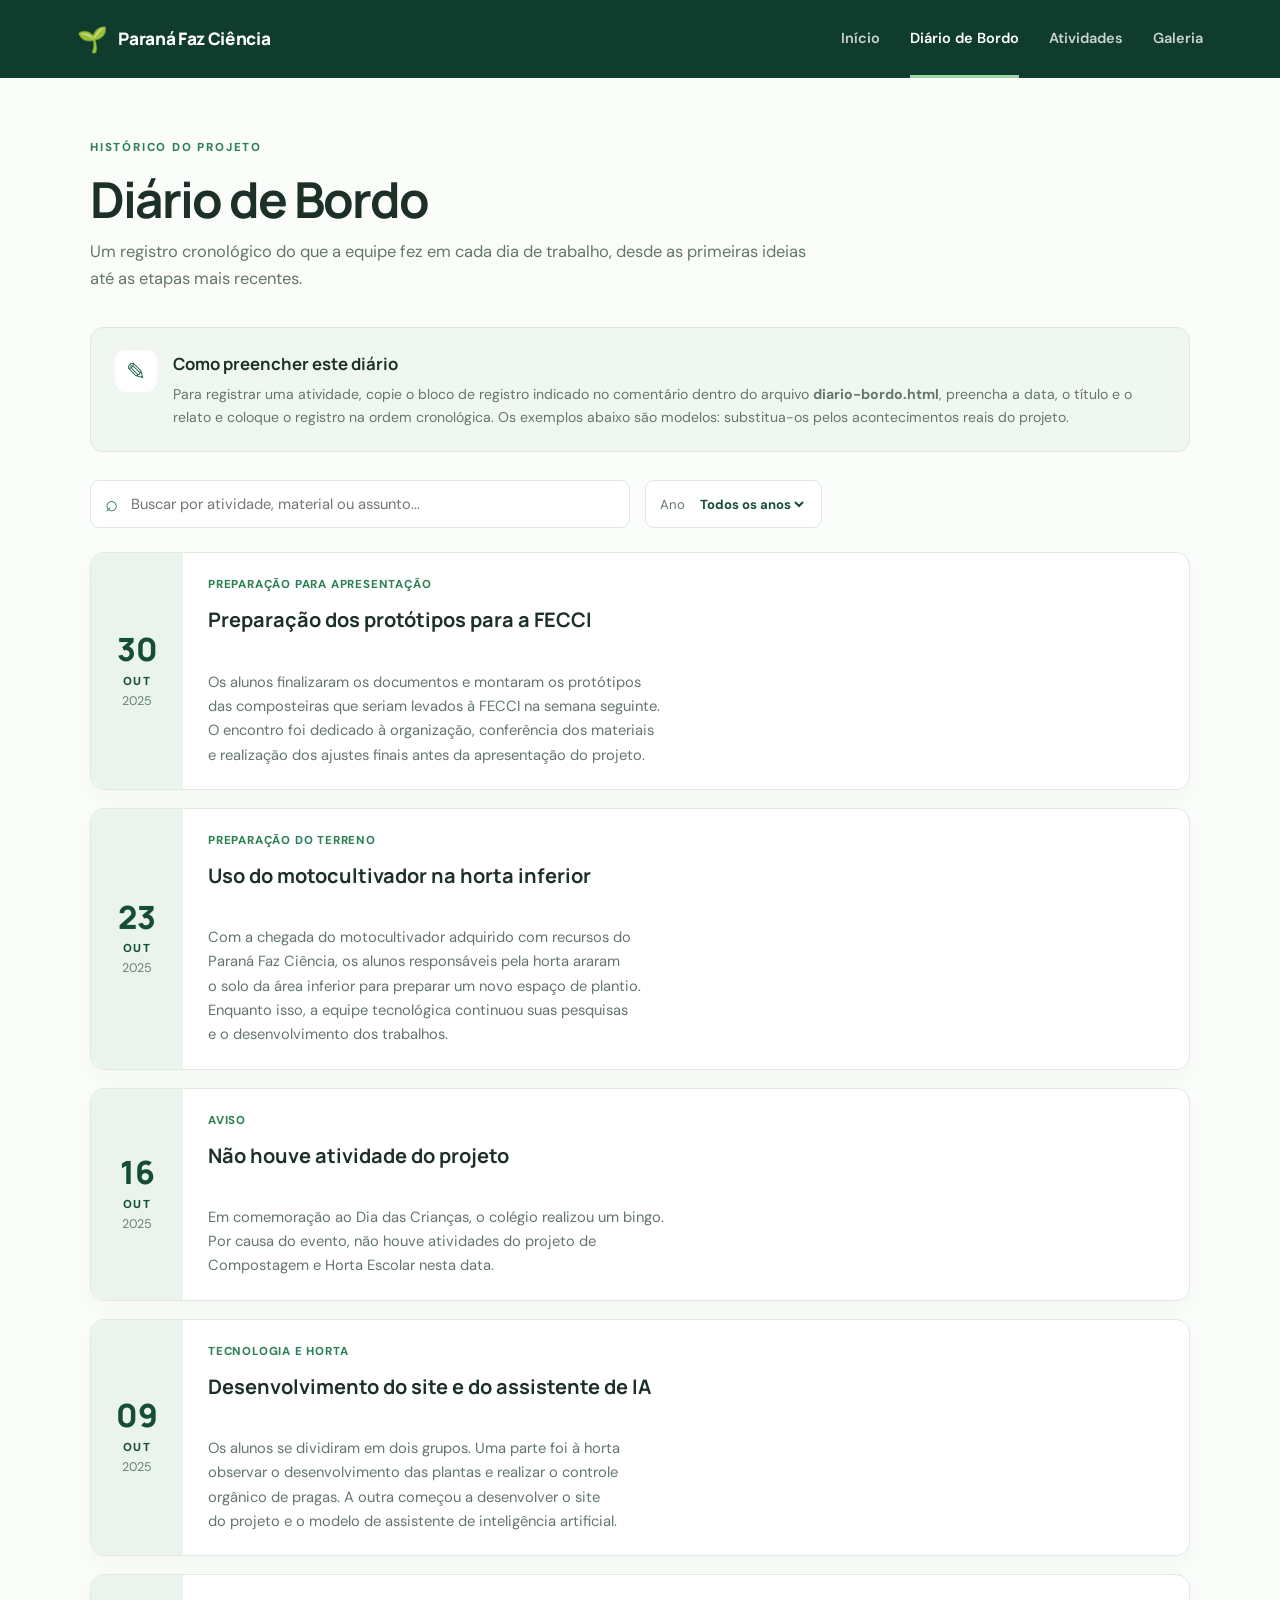
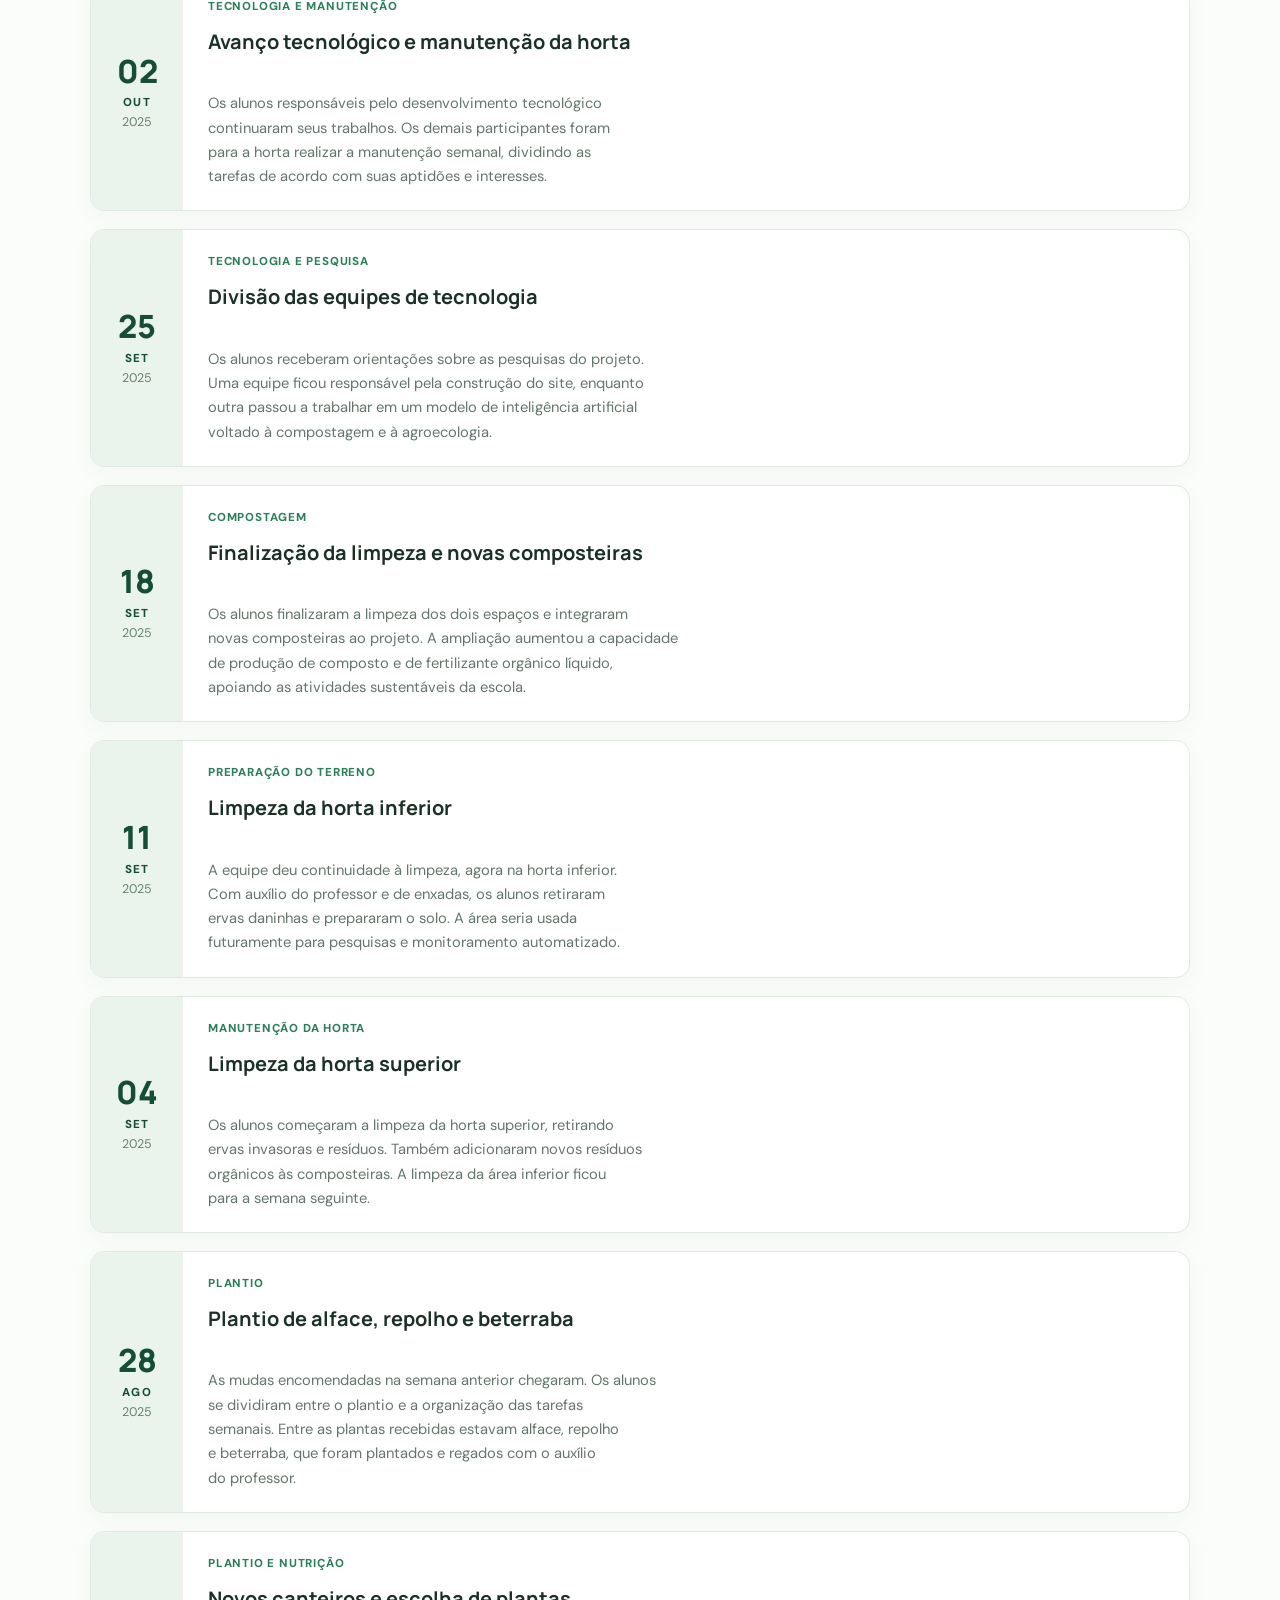
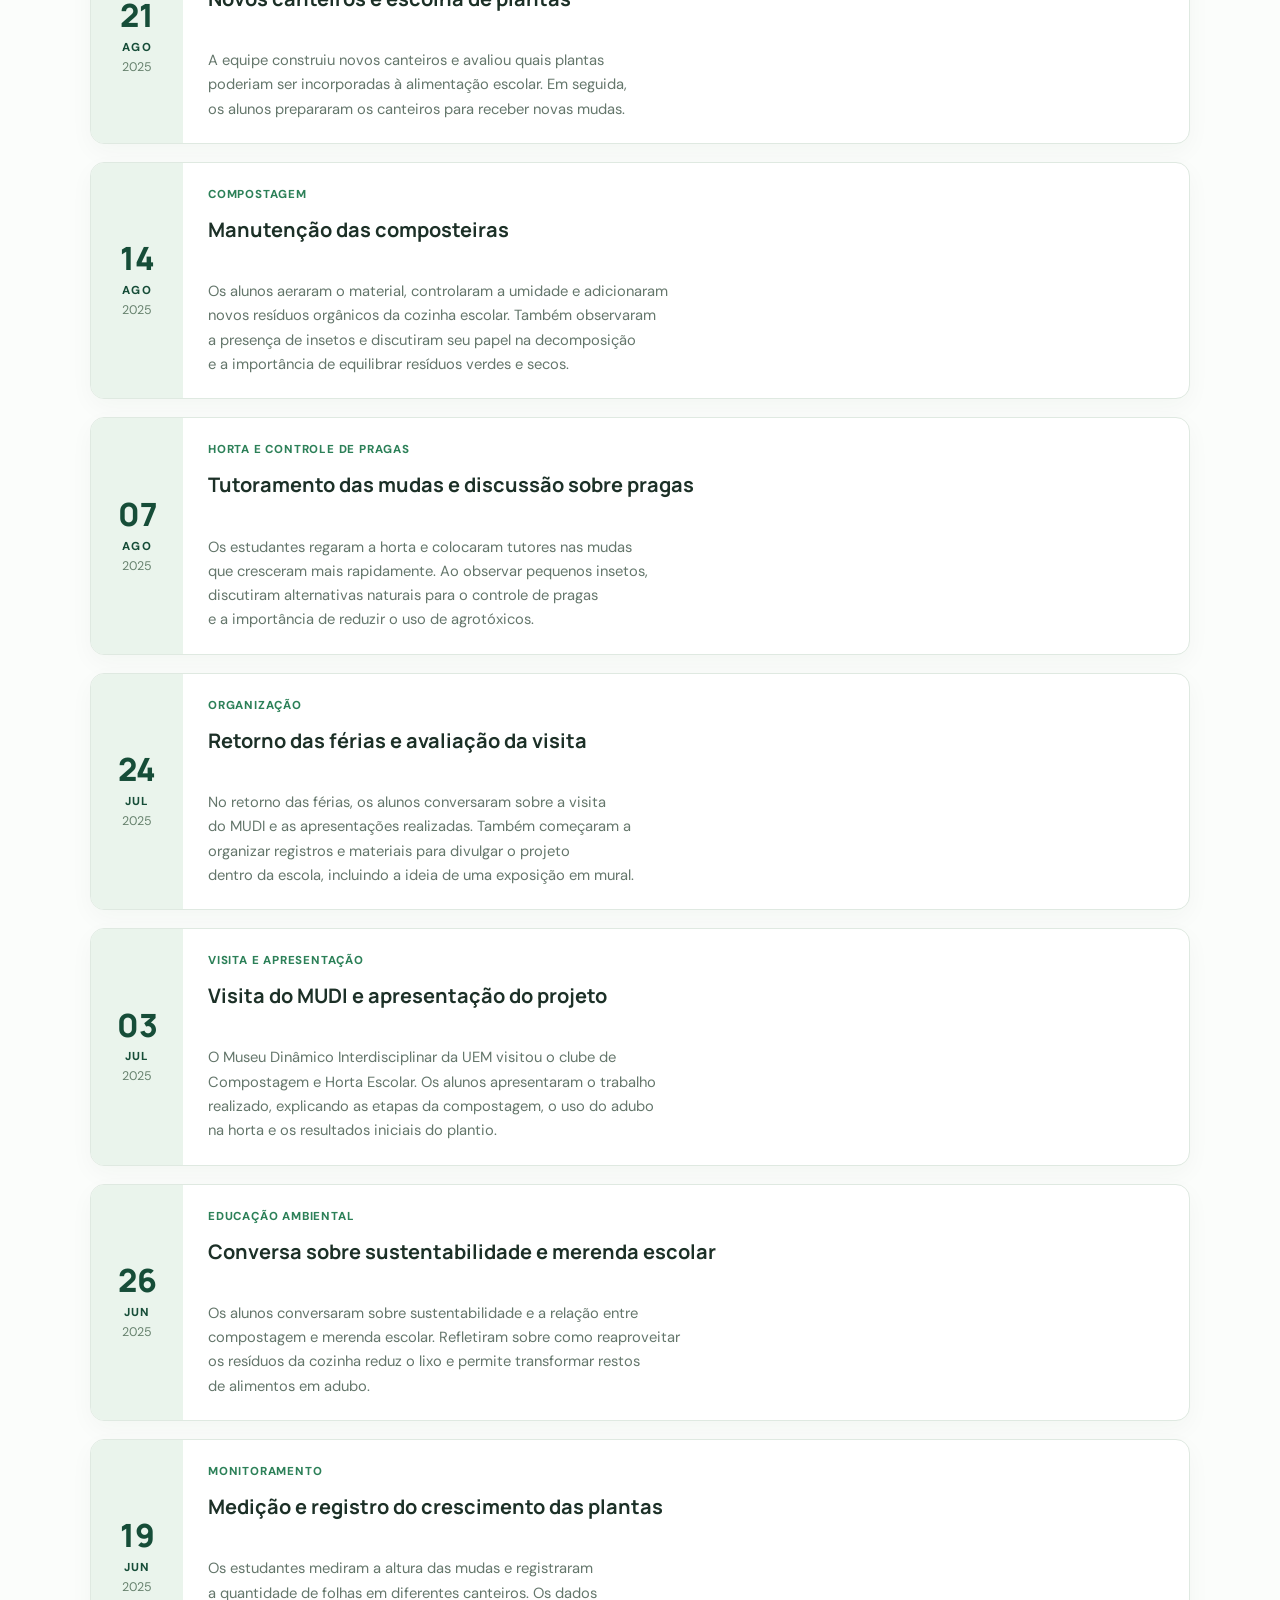
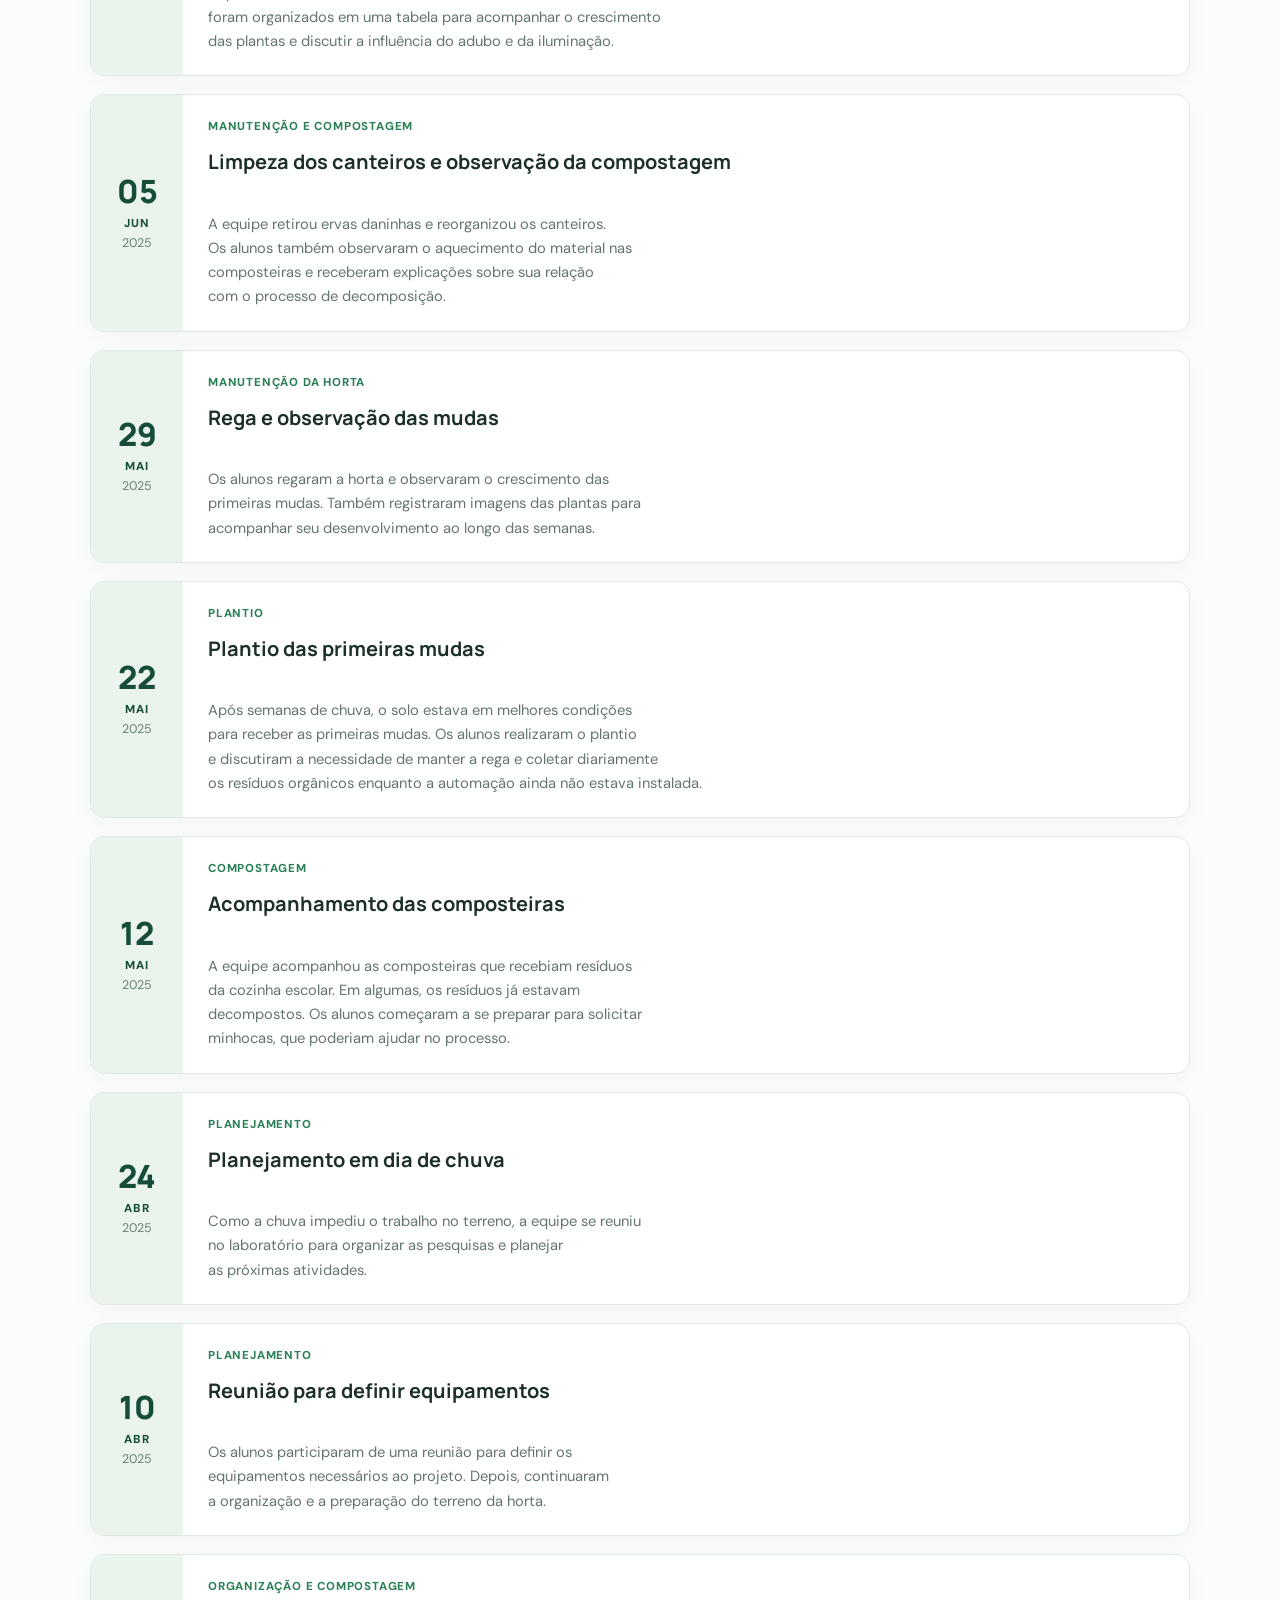
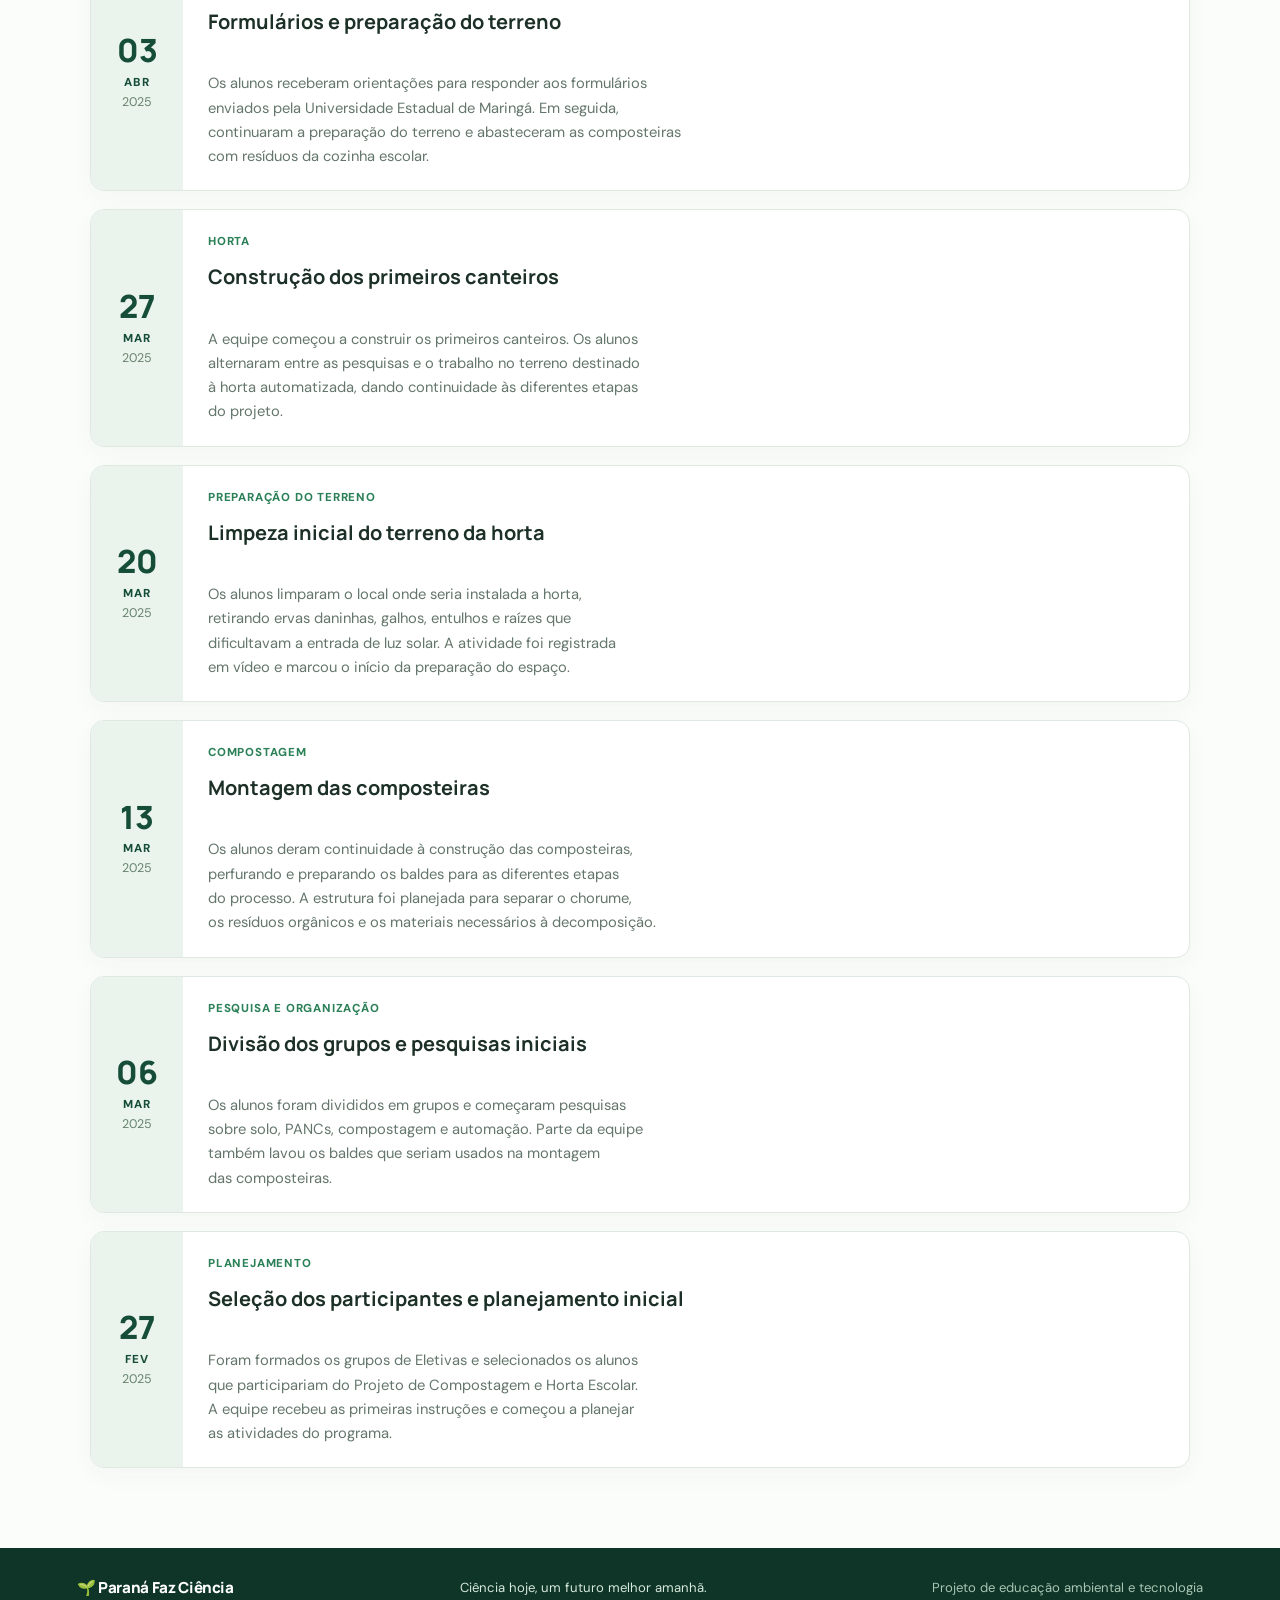
==== diario-bordo.html @ 8f91da36 "Add files via upload" ====
<!DOCTYPE html>
<html lang="pt-BR">
<head>
  <meta charset="UTF-8">
  <meta name="viewport" content="width=device-width, initial-scale=1.0">
  <meta name="description" content="Diário de Bordo do projeto Paraná Faz Ciência, com registros cronológicos do trabalho da equipe.">
  <title>Diário de Bordo | Paraná Faz Ciência</title>
  <link rel="stylesheet" href="style.css">
</head>
<body>
  <header class="site-header">
    <a class="brand" href="index.html"><span class="brand-mark" aria-hidden="true">🌱</span><span>Paraná Faz Ciência</span></a>
    <button class="menu-toggle" aria-label="Abrir menu" aria-expanded="false">☰</button>
    <nav class="main-nav" aria-label="Navegação principal">
      <a href="index.html">Início</a>
      <a class="active" href="diario-bordo.html">Diário de Bordo</a>
      <a href="diario.html">Atividades</a>
      <a href="galeria.html">Galeria</a>
    </nav>
  </header>

  <main class="page-main">
    <section class="page-intro">
      <span class="eyebrow">HISTÓRICO DO PROJETO</span>
      <h1>Diário de Bordo</h1>
      <p>Um registro cronológico do que a equipe fez em cada dia de trabalho, desde as primeiras ideias até as etapas mais recentes.</p>
    </section>

    <section class="log-guide">
      <div class="log-guide-icon" aria-hidden="true">✎</div>
      <div>
        <h2>Como preencher este diário</h2>
        <p>Para registrar uma atividade, copie o bloco de registro indicado no comentário dentro do arquivo <strong>diario-bordo.html</strong>, preencha a data, o título e o relato e coloque o registro na ordem cronológica. Os exemplos abaixo são modelos: substitua-os pelos acontecimentos reais do projeto.</p>
      </div>
    </section>

    <section class="log-controls">
      <label class="search-box"><span aria-hidden="true">⌕</span><input id="log-search" type="search" placeholder="Buscar por atividade, material ou assunto..." aria-label="Buscar registros"></label>
      <label class="filter-box"><span>Ano</span>
        <select id="log-year" aria-label="Filtrar por ano">
          <option value="todos">Todos os anos</option>
          <option value="2025">2025</option>
          <option value="2026">2026</option>
        </select>
      </label>
    </section>

    <div class="log-list" id="log-list">
      <!-- MODELO DE REGISTRO:
      Copie o bloco <article class="log-entry"...> inteiro para criar um novo dia.
      Troque data-ano, data-ordem, data, título, texto e etiqueta.
      Use data-ordem no formato AAAA-MM-DD para a busca/ordenação.
      -->

      
<div class="log-list" id="log-list">

  <!-- OUTUBRO DE 2025 -->

  <article class="log-entry" data-ano="2025" data-ordem="2025-10-30" data-search="FECCI protótipos composteiras">
    <div class="log-date">
      <span class="date-day">30</span>
      <span class="date-month">OUT</span>
      <span class="date-year">2025</span>
    </div>
    <div class="log-entry-body">
      <div class="log-entry-top">
        <span class="log-category">Preparação para apresentação</span>
      </div>
      <h2>Preparação dos protótipos para a FECCI</h2>
      <p class="log-entry-text">
        Os alunos finalizaram os documentos e montaram os protótipos
        das composteiras que seriam levados à FECCI na semana seguinte.
        O encontro foi dedicado à organização, conferência dos materiais
        e realização dos ajustes finais antes da apresentação do projeto.
      </p>
    </div>
  </article>

  <article class="log-entry" data-ano="2025" data-ordem="2025-10-23" data-search="motocultivador horta inferior solo">
    <div class="log-date">
      <span class="date-day">23</span>
      <span class="date-month">OUT</span>
      <span class="date-year">2025</span>
    </div>
    <div class="log-entry-body">
      <div class="log-entry-top">
        <span class="log-category">Preparação do terreno</span>
      </div>
      <h2>Uso do motocultivador na horta inferior</h2>
      <p class="log-entry-text">
        Com a chegada do motocultivador adquirido com recursos do
        Paraná Faz Ciência, os alunos responsáveis pela horta araram
        o solo da área inferior para preparar um novo espaço de plantio.
        Enquanto isso, a equipe tecnológica continuou suas pesquisas
        e o desenvolvimento dos trabalhos.
      </p>
    </div>
  </article>

  <article class="log-entry" data-ano="2025" data-ordem="2025-10-16" data-search="bingo dia das crianças sem atividade">
    <div class="log-date">
      <span class="date-day">16</span>
      <span class="date-month">OUT</span>
      <span class="date-year">2025</span>
    </div>
    <div class="log-entry-body">
      <div class="log-entry-top">
        <span class="log-category">Aviso</span>
      </div>
      <h2>Não houve atividade do projeto</h2>
      <p class="log-entry-text">
        Em comemoração ao Dia das Crianças, o colégio realizou um bingo.
        Por causa do evento, não houve atividades do projeto de
        Compostagem e Horta Escolar nesta data.
      </p>
    </div>
  </article>

  <article class="log-entry" data-ano="2025" data-ordem="2025-10-09" data-search="site inteligência artificial horta pragas">
    <div class="log-date">
      <span class="date-day">09</span>
      <span class="date-month">OUT</span>
      <span class="date-year">2025</span>
    </div>
    <div class="log-entry-body">
      <div class="log-entry-top">
        <span class="log-category">Tecnologia e horta</span>
      </div>
      <h2>Desenvolvimento do site e do assistente de IA</h2>
      <p class="log-entry-text">
        Os alunos se dividiram em dois grupos. Uma parte foi à horta
        observar o desenvolvimento das plantas e realizar o controle
        orgânico de pragas. A outra começou a desenvolver o site
        do projeto e o modelo de assistente de inteligência artificial.
      </p>
    </div>
  </article>

  <article class="log-entry" data-ano="2025" data-ordem="2025-10-02" data-search="tecnologia manutenção horta">
    <div class="log-date">
      <span class="date-day">02</span>
      <span class="date-month">OUT</span>
      <span class="date-year">2025</span>
    </div>
    <div class="log-entry-body">
      <div class="log-entry-top">
        <span class="log-category">Tecnologia e manutenção</span>
      </div>
      <h2>Avanço tecnológico e manutenção da horta</h2>
      <p class="log-entry-text">
        Os alunos responsáveis pelo desenvolvimento tecnológico
        continuaram seus trabalhos. Os demais participantes foram
        para a horta realizar a manutenção semanal, dividindo as
        tarefas de acordo com suas aptidões e interesses.
      </p>
    </div>
  </article>

  <!-- SETEMBRO DE 2025 -->

  <article class="log-entry" data-ano="2025" data-ordem="2025-09-25" data-search="equipes tecnologia pesquisa site inteligência artificial">
    <div class="log-date">
      <span class="date-day">25</span>
      <span class="date-month">SET</span>
      <span class="date-year">2025</span>
    </div>
    <div class="log-entry-body">
      <div class="log-entry-top">
        <span class="log-category">Tecnologia e pesquisa</span>
      </div>
      <h2>Divisão das equipes de tecnologia</h2>
      <p class="log-entry-text">
        Os alunos receberam orientações sobre as pesquisas do projeto.
        Uma equipe ficou responsável pela construção do site, enquanto
        outra passou a trabalhar em um modelo de inteligência artificial
        voltado à compostagem e à agroecologia.
      </p>
    </div>
  </article>

  <article class="log-entry" data-ano="2025" data-ordem="2025-09-18" data-search="composteiras fertilizante chorume limpeza">
    <div class="log-date">
      <span class="date-day">18</span>
      <span class="date-month">SET</span>
      <span class="date-year">2025</span>
    </div>
    <div class="log-entry-body">
      <div class="log-entry-top">
        <span class="log-category">Compostagem</span>
      </div>
      <h2>Finalização da limpeza e novas composteiras</h2>
      <p class="log-entry-text">
        Os alunos finalizaram a limpeza dos dois espaços e integraram
        novas composteiras ao projeto. A ampliação aumentou a capacidade
        de produção de composto e de fertilizante orgânico líquido,
        apoiando as atividades sustentáveis da escola.
      </p>
    </div>
  </article>

  <article class="log-entry" data-ano="2025" data-ordem="2025-09-11" data-search="horta inferior ervas daninhas solo">
    <div class="log-date">
      <span class="date-day">11</span>
      <span class="date-month">SET</span>
      <span class="date-year">2025</span>
    </div>
    <div class="log-entry-body">
      <div class="log-entry-top">
        <span class="log-category">Preparação do terreno</span>
      </div>
      <h2>Limpeza da horta inferior</h2>
      <p class="log-entry-text">
        A equipe deu continuidade à limpeza, agora na horta inferior.
        Com auxílio do professor e de enxadas, os alunos retiraram
        ervas daninhas e prepararam o solo. A área seria usada
        futuramente para pesquisas e monitoramento automatizado.
      </p>
    </div>
  </article>

  <article class="log-entry" data-ano="2025" data-ordem="2025-09-04" data-search="horta superior limpeza composteiras">
    <div class="log-date">
      <span class="date-day">04</span>
      <span class="date-month">SET</span>
      <span class="date-year">2025</span>
    </div>
    <div class="log-entry-body">
      <div class="log-entry-top">
        <span class="log-category">Manutenção da horta</span>
      </div>
      <h2>Limpeza da horta superior</h2>
      <p class="log-entry-text">
        Os alunos começaram a limpeza da horta superior, retirando
        ervas invasoras e resíduos. Também adicionaram novos resíduos
        orgânicos às composteiras. A limpeza da área inferior ficou
        para a semana seguinte.
      </p>
    </div>
  </article>

  <!-- AGOSTO DE 2025 -->

  <article class="log-entry" data-ano="2025" data-ordem="2025-08-28" data-search="plantio alface repolho beterraba">
    <div class="log-date">
      <span class="date-day">28</span>
      <span class="date-month">AGO</span>
      <span class="date-year">2025</span>
    </div>
    <div class="log-entry-body">
      <div class="log-entry-top">
        <span class="log-category">Plantio</span>
      </div>
      <h2>Plantio de alface, repolho e beterraba</h2>
      <p class="log-entry-text">
        As mudas encomendadas na semana anterior chegaram. Os alunos
        se dividiram entre o plantio e a organização das tarefas
        semanais. Entre as plantas recebidas estavam alface, repolho
        e beterraba, que foram plantados e regados com o auxílio
        do professor.
      </p>
    </div>
  </article>

  <article class="log-entry" data-ano="2025" data-ordem="2025-08-21" data-search="novos canteiros plantas alimentação escolar">
    <div class="log-date">
      <span class="date-day">21</span>
      <span class="date-month">AGO</span>
      <span class="date-year">2025</span>
    </div>
    <div class="log-entry-body">
      <div class="log-entry-top">
        <span class="log-category">Plantio e nutrição</span>
      </div>
      <h2>Novos canteiros e escolha de plantas</h2>
      <p class="log-entry-text">
        A equipe construiu novos canteiros e avaliou quais plantas
        poderiam ser incorporadas à alimentação escolar. Em seguida,
        os alunos prepararam os canteiros para receber novas mudas.
      </p>
    </div>
  </article>

  <article class="log-entry" data-ano="2025" data-ordem="2025-08-14" data-search="composteiras umidade resíduos orgânicos">
    <div class="log-date">
      <span class="date-day">14</span>
      <span class="date-month">AGO</span>
      <span class="date-year">2025</span>
    </div>
    <div class="log-entry-body">
      <div class="log-entry-top">
        <span class="log-category">Compostagem</span>
      </div>
      <h2>Manutenção das composteiras</h2>
      <p class="log-entry-text">
        Os alunos aeraram o material, controlaram a umidade e adicionaram
        novos resíduos orgânicos da cozinha escolar. Também observaram
        a presença de insetos e discutiram seu papel na decomposição
        e a importância de equilibrar resíduos verdes e secos.
      </p>
    </div>
  </article>

  <article class="log-entry" data-ano="2025" data-ordem="2025-08-07" data-search="tutores mudas pragas alho controle natural">
    <div class="log-date">
      <span class="date-day">07</span>
      <span class="date-month">AGO</span>
      <span class="date-year">2025</span>
    </div>
    <div class="log-entry-body">
      <div class="log-entry-top">
        <span class="log-category">Horta e controle de pragas</span>
      </div>
      <h2>Tutoramento das mudas e discussão sobre pragas</h2>
      <p class="log-entry-text">
        Os estudantes regaram a horta e colocaram tutores nas mudas
        que cresceram mais rapidamente. Ao observar pequenos insetos,
        discutiram alternativas naturais para o controle de pragas
        e a importância de reduzir o uso de agrotóxicos.
      </p>
    </div>
  </article>

  <!-- JULHO DE 2025 -->

  <article class="log-entry" data-ano="2025" data-ordem="2025-07-24" data-search="férias visita MUDI exposição mural">
    <div class="log-date">
      <span class="date-day">24</span>
      <span class="date-month">JUL</span>
      <span class="date-year">2025</span>
    </div>
    <div class="log-entry-body">
      <div class="log-entry-top">
        <span class="log-category">Organização</span>
      </div>
      <h2>Retorno das férias e avaliação da visita</h2>
      <p class="log-entry-text">
        No retorno das férias, os alunos conversaram sobre a visita
        do MUDI e as apresentações realizadas. Também começaram a
        organizar registros e materiais para divulgar o projeto
        dentro da escola, incluindo a ideia de uma exposição em mural.
      </p>
    </div>
  </article>

  <article class="log-entry" data-ano="2025" data-ordem="2025-07-03" data-search="MUDI UEM visita apresentação projeto">
    <div class="log-date">
      <span class="date-day">03</span>
      <span class="date-month">JUL</span>
      <span class="date-year">2025</span>
    </div>
    <div class="log-entry-body">
      <div class="log-entry-top">
        <span class="log-category">Visita e apresentação</span>
      </div>
      <h2>Visita do MUDI e apresentação do projeto</h2>
      <p class="log-entry-text">
        O Museu Dinâmico Interdisciplinar da UEM visitou o clube de
        Compostagem e Horta Escolar. Os alunos apresentaram o trabalho
        realizado, explicando as etapas da compostagem, o uso do adubo
        na horta e os resultados iniciais do plantio.
      </p>
    </div>
  </article>

  <!-- JUNHO DE 2025 -->

  <article class="log-entry" data-ano="2025" data-ordem="2025-06-26" data-search="sustentabilidade merenda resíduos alimentos">
    <div class="log-date">
      <span class="date-day">26</span>
      <span class="date-month">JUN</span>
      <span class="date-year">2025</span>
    </div>
    <div class="log-entry-body">
      <div class="log-entry-top">
        <span class="log-category">Educação ambiental</span>
      </div>
      <h2>Conversa sobre sustentabilidade e merenda escolar</h2>
      <p class="log-entry-text">
        Os alunos conversaram sobre sustentabilidade e a relação entre
        compostagem e merenda escolar. Refletiram sobre como reaproveitar
        os resíduos da cozinha reduz o lixo e permite transformar restos
        de alimentos em adubo.
      </p>
    </div>
  </article>

  <article class="log-entry" data-ano="2025" data-ordem="2025-06-19" data-search="medição crescimento plantas folhas tabela">
    <div class="log-date">
      <span class="date-day">19</span>
      <span class="date-month">JUN</span>
      <span class="date-year">2025</span>
    </div>
    <div class="log-entry-body">
      <div class="log-entry-top">
        <span class="log-category">Monitoramento</span>
      </div>
      <h2>Medição e registro do crescimento das plantas</h2>
      <p class="log-entry-text">
        Os estudantes mediram a altura das mudas e registraram
        a quantidade de folhas em diferentes canteiros. Os dados
        foram organizados em uma tabela para acompanhar o crescimento
        das plantas e discutir a influência do adubo e da iluminação.
      </p>
    </div>
  </article>

  <article class="log-entry" data-ano="2025" data-ordem="2025-06-05" data-search="limpeza canteiros aquecimento compostagem">
    <div class="log-date">
      <span class="date-day">05</span>
      <span class="date-month">JUN</span>
      <span class="date-year">2025</span>
    </div>
    <div class="log-entry-body">
      <div class="log-entry-top">
        <span class="log-category">Manutenção e compostagem</span>
      </div>
      <h2>Limpeza dos canteiros e observação da compostagem</h2>
      <p class="log-entry-text">
        A equipe retirou ervas daninhas e reorganizou os canteiros.
        Os alunos também observaram o aquecimento do material nas
        composteiras e receberam explicações sobre sua relação
        com o processo de decomposição.
      </p>
    </div>
  </article>

  <!-- MAIO DE 2025 -->

  <article class="log-entry" data-ano="2025" data-ordem="2025-05-29" data-search="rega observação mudas crescimento">
    <div class="log-date">
      <span class="date-day">29</span>
      <span class="date-month">MAI</span>
      <span class="date-year">2025</span>
    </div>
    <div class="log-entry-body">
      <div class="log-entry-top">
        <span class="log-category">Manutenção da horta</span>
      </div>
      <h2>Rega e observação das mudas</h2>
      <p class="log-entry-text">
        Os alunos regaram a horta e observaram o crescimento das
        primeiras mudas. Também registraram imagens das plantas para
        acompanhar seu desenvolvimento ao longo das semanas.
      </p>
    </div>
  </article>

  <article class="log-entry" data-ano="2025" data-ordem="2025-05-22" data-search="plantio primeiras mudas horta">
    <div class="log-date">
      <span class="date-day">22</span>
      <span class="date-month">MAI</span>
      <span class="date-year">2025</span>
    </div>
    <div class="log-entry-body">
      <div class="log-entry-top">
        <span class="log-category">Plantio</span>
      </div>
      <h2>Plantio das primeiras mudas</h2>
      <p class="log-entry-text">
        Após semanas de chuva, o solo estava em melhores condições
        para receber as primeiras mudas. Os alunos realizaram o plantio
        e discutiram a necessidade de manter a rega e coletar diariamente
        os resíduos orgânicos enquanto a automação ainda não estava instalada.
      </p>
    </div>
  </article>

  <article class="log-entry" data-ano="2025" data-ordem="2025-05-12" data-search="composteiras decomposição minhocas chorume">
    <div class="log-date">
      <span class="date-day">12</span>
      <span class="date-month">MAI</span>
      <span class="date-year">2025</span>
    </div>
    <div class="log-entry-body">
      <div class="log-entry-top">
        <span class="log-category">Compostagem</span>
      </div>
      <h2>Acompanhamento das composteiras</h2>
      <p class="log-entry-text">
        A equipe acompanhou as composteiras que recebiam resíduos
        da cozinha escolar. Em algumas, os resíduos já estavam
        decompostos. Os alunos começaram a se preparar para solicitar
        minhocas, que poderiam ajudar no processo.
      </p>
    </div>
  </article>

  <!-- ABRIL E MARÇO DE 2025 -->

  <article class="log-entry" data-ano="2025" data-ordem="2025-04-24" data-search="chuva planejamento laboratório pesquisas">
    <div class="log-date">
      <span class="date-day">24</span>
      <span class="date-month">ABR</span>
      <span class="date-year">2025</span>
    </div>
    <div class="log-entry-body">
      <div class="log-entry-top">
        <span class="log-category">Planejamento</span>
      </div>
      <h2>Planejamento em dia de chuva</h2>
      <p class="log-entry-text">
        Como a chuva impediu o trabalho no terreno, a equipe se reuniu
        no laboratório para organizar as pesquisas e planejar
        as próximas atividades.
      </p>
    </div>
  </article>

  <article class="log-entry" data-ano="2025" data-ordem="2025-04-10" data-search="reunião equipamentos horta compostagem">
    <div class="log-date">
      <span class="date-day">10</span>
      <span class="date-month">ABR</span>
      <span class="date-year">2025</span>
    </div>
    <div class="log-entry-body">
      <div class="log-entry-top">
        <span class="log-category">Planejamento</span>
      </div>
      <h2>Reunião para definir equipamentos</h2>
      <p class="log-entry-text">
        Os alunos participaram de uma reunião para definir os
        equipamentos necessários ao projeto. Depois, continuaram
        a organização e a preparação do terreno da horta.
      </p>
    </div>
  </article>

  <article class="log-entry" data-ano="2025" data-ordem="2025-04-03" data-search="formulários UEM preparação terreno resíduos cozinha">
    <div class="log-date">
      <span class="date-day">03</span>
      <span class="date-month">ABR</span>
      <span class="date-year">2025</span>
    </div>
    <div class="log-entry-body">
      <div class="log-entry-top">
        <span class="log-category">Organização e compostagem</span>
      </div>
      <h2>Formulários e preparação do terreno</h2>
      <p class="log-entry-text">
        Os alunos receberam orientações para responder aos formulários
        enviados pela Universidade Estadual de Maringá. Em seguida,
        continuaram a preparação do terreno e abasteceram as composteiras
        com resíduos da cozinha escolar.
      </p>
    </div>
  </article>

  <article class="log-entry" data-ano="2025" data-ordem="2025-03-27" data-search="canteiros pesquisas horta automatizada">
    <div class="log-date">
      <span class="date-day">27</span>
      <span class="date-month">MAR</span>
      <span class="date-year">2025</span>
    </div>
    <div class="log-entry-body">
      <div class="log-entry-top">
        <span class="log-category">Horta</span>
      </div>
      <h2>Construção dos primeiros canteiros</h2>
      <p class="log-entry-text">
        A equipe começou a construir os primeiros canteiros. Os alunos
        alternaram entre as pesquisas e o trabalho no terreno destinado
        à horta automatizada, dando continuidade às diferentes etapas
        do projeto.
      </p>
    </div>
  </article>

  <article class="log-entry" data-ano="2025" data-ordem="2025-03-20" data-search="limpeza terreno ervas daninhas galhos">
    <div class="log-date">
      <span class="date-day">20</span>
      <span class="date-month">MAR</span>
      <span class="date-year">2025</span>
    </div>
    <div class="log-entry-body">
      <div class="log-entry-top">
        <span class="log-category">Preparação do terreno</span>
      </div>
      <h2>Limpeza inicial do terreno da horta</h2>
      <p class="log-entry-text">
        Os alunos limparam o local onde seria instalada a horta,
        retirando ervas daninhas, galhos, entulhos e raízes que
        dificultavam a entrada de luz solar. A atividade foi registrada
        em vídeo e marcou o início da preparação do espaço.
      </p>
    </div>
  </article>

  <article class="log-entry" data-ano="2025" data-ordem="2025-03-13" data-search="montagem composteiras baldes furadeira filtro">
    <div class="log-date">
      <span class="date-day">13</span>
      <span class="date-month">MAR</span>
      <span class="date-year">2025</span>
    </div>
    <div class="log-entry-body">
      <div class="log-entry-top">
        <span class="log-category">Compostagem</span>
      </div>
      <h2>Montagem das composteiras</h2>
      <p class="log-entry-text">
        Os alunos deram continuidade à construção das composteiras,
        perfurando e preparando os baldes para as diferentes etapas
        do processo. A estrutura foi planejada para separar o chorume,
        os resíduos orgânicos e os materiais necessários à decomposição.
      </p>
    </div>
  </article>

  <article class="log-entry" data-ano="2025" data-ordem="2025-03-06" data-search="divisão grupos pesquisas solo PANCs automação">
    <div class="log-date">
      <span class="date-day">06</span>
      <span class="date-month">MAR</span>
      <span class="date-year">2025</span>
    </div>
    <div class="log-entry-body">
      <div class="log-entry-top">
        <span class="log-category">Pesquisa e organização</span>
      </div>
      <h2>Divisão dos grupos e pesquisas iniciais</h2>
      <p class="log-entry-text">
        Os alunos foram divididos em grupos e começaram pesquisas
        sobre solo, PANCs, compostagem e automação. Parte da equipe
        também lavou os baldes que seriam usados na montagem
        das composteiras.
      </p>
    </div>
  </article>

  <article class="log-entry" data-ano="2025" data-ordem="2025-02-27" data-search="seleção participantes planejamento eletivas">
    <div class="log-date">
      <span class="date-day">27</span>
      <span class="date-month">FEV</span>
      <span class="date-year">2025</span>
    </div>
    <div class="log-entry-body">
      <div class="log-entry-top">
        <span class="log-category">Planejamento</span>
      </div>
      <h2>Seleção dos participantes e planejamento inicial</h2>
      <p class="log-entry-text">
        Foram formados os grupos de Eletivas e selecionados os alunos
        que participariam do Projeto de Compostagem e Horta Escolar.
        A equipe recebeu as primeiras instruções e começou a planejar
        as atividades do programa.
      </p>
    </div>
  </article>

</div>

  </main>

  <footer class="site-footer">
    <a class="footer-brand" href="index.html">🌱 Paraná Faz Ciência</a>
    <p>Ciência hoje, um futuro melhor amanhã.</p>
    <span>Projeto de educação ambiental e tecnologia</span>
  </footer>
  <script src="script.js"></script>
  <script>
    // Filtro específico do Diário de Bordo.
    document.addEventListener("DOMContentLoaded", () => {
      const busca = document.getElementById("log-search");
      const ano = document.getElementById("log-year");
      const registros = [...document.querySelectorAll(".log-entry")];
      const vazio = document.getElementById("log-empty");

      function filtrarRegistros() {
        const termo = (busca.value || "").trim().toLocaleLowerCase("pt-BR");
        const anoSelecionado = ano.value;
        let encontrados = 0;

        registros.forEach(registro => {
          const texto = (registro.innerText + " " + (registro.dataset.search || "")).toLocaleLowerCase("pt-BR");
          const correspondeTexto = texto.includes(termo);
          const correspondeAno = anoSelecionado === "todos" || registro.dataset.ano === anoSelecionado;
          const mostrar = correspondeTexto && correspondeAno;
          registro.hidden = !mostrar;
          if (mostrar) encontrados++;
        });

        vazio.hidden = encontrados > 0;
      }

      busca.addEventListener("input", filtrarRegistros);
      ano.addEventListener("change", filtrarRegistros);
    });
  </script>
</body>
</html>
---- style.css ----
@import url('https://fonts.googleapis.com/css2?family=DM+Sans:wght@400;500;600;700&family=Manrope:wght@400;500;600;700;800&display=swap');

:root {
  --green-950: #103c2d;
  --green-900: #164d38;
  --green-800: #206547;
  --green-700: #2c8058;
  --green-100: #e4f1e8;
  --green-50: #f3f8f4;
  --ink: #1c3027;
  --muted: #64766b;
  --line: #dfe9e1;
  --white: #fff;
  --shadow: 0 14px 40px rgba(24, 65, 44, .07);
}

* { box-sizing: border-box; }
html { scroll-behavior: smooth; }
body {
  margin: 0;
  color: var(--ink);
  background: #fbfdfb;
  font-family: 'DM Sans', Arial, sans-serif;
  line-height: 1.65;
}
a { color: inherit; }
.site-header {
  min-height: 78px;
  display: flex;
  align-items: center;
  justify-content: space-between;
  gap: 28px;
  padding: 0 max(6vw, calc((100vw - 1200px) / 2));
  background: var(--green-950);
  color: white;
}
.brand, .footer-brand {
  display: inline-flex;
  align-items: center;
  gap: 11px;
  color: white;
  text-decoration: none;
  font-family: 'Manrope', sans-serif;
  font-weight: 800;
  letter-spacing: -.35px;
}
.brand { font-size: 1.08rem; white-space: nowrap; }
.brand-mark { font-size: 1.55rem; }
.main-nav { display: flex; align-items: center; gap: 30px; }
.main-nav a {
  padding: 27px 0 24px;
  border-bottom: 3px solid transparent;
  color: rgba(255,255,255,.78);
  font-size: .91rem;
  font-weight: 600;
  text-decoration: none;
  transition: color .2s, border-color .2s;
}
.main-nav a:hover, .main-nav a.active { color: white; border-bottom-color: #9ed6a9; }
.menu-toggle {
  display: none;
  border: 1px solid rgba(255,255,255,.25);
  background: transparent;
  color: white;
  border-radius: 8px;
  padding: 7px 11px;
  font-size: 1.2rem;
}
.hero {
  position: relative;
  overflow: hidden;
  display: grid;
  grid-template-columns: 1fr .92fr;
  align-items: center;
  gap: 50px;
  max-width: 1200px;
  min-height: 480px;
  margin: 0 auto;
  padding: 65px 30px 70px;
}
.hero::before {
  content: "";
  position: absolute;
  z-index: -1;
  width: 600px; height: 600px;
  left: -280px; top: -260px;
  border-radius: 50%;
  background: #edf6ee;
}
.eyebrow {
  display: inline-block;
  color: var(--green-700);
  font-size: .72rem;
  font-weight: 800;
  letter-spacing: 1.8px;
}
.hero h1, .page-intro h1 {
  margin: 13px 0 20px;
  font-family: 'Manrope', sans-serif;
  font-size: clamp(2.25rem, 4.1vw, 3.65rem);
  line-height: 1.12;
  letter-spacing: -2px;
}
.hero h1 span { color: var(--green-700); }
.hero-copy > p { max-width: 520px; color: var(--muted); font-size: 1.04rem; }
.hero-actions { display: flex; flex-wrap: wrap; gap: 12px; margin-top: 28px; }
.button {
  display: inline-flex;
  align-items: center;
  justify-content: center;
  gap: 12px;
  min-height: 47px;
  padding: 12px 19px;
  border-radius: 8px;
  font-size: .9rem;
  font-weight: 700;
  text-decoration: none;
  transition: transform .2s, background .2s;
}
.button:hover { transform: translateY(-2px); }
.button-primary { color: white; background: var(--green-800); }
.button-primary:hover { background: var(--green-950); }
.button-ghost { color: var(--green-900); border: 1px solid #cbded0; background: white; }
.button-light { background: white; color: var(--green-900); white-space: nowrap; }
.hero-art {
  position: relative;
  min-height: 345px;
  overflow: hidden;
  border-radius: 24px;
  background: linear-gradient(150deg, #d9ebd9 0%, #f3f6dc 52%, #c2d9b8 100%);
  box-shadow: var(--shadow);
}
.hero-art::before {
  content: "";
  position: absolute;
  width: 340px; height: 190px;
  right: -35px; bottom: -35px;
  background: #7fa76d;
  border-radius: 50% 0 0 0;
  opacity: .6;
}
.sun { position: absolute; right: 45px; top: 35px; width: 58px; height: 58px; background: #f4d88b; border-radius: 50%; }
.garden-bed {
  position: absolute; left: 8%; right: 7%; bottom: 22px; height: 100px;
  border-radius: 12px 12px 25px 25px;
  background: linear-gradient(#9a7049 0 17%, #805b3c 18% 100%);
  box-shadow: 0 13px 20px #385b3c26;
}
.garden-bed::before {
  content: ""; position: absolute; left: 0; right: 0; top: 8px; height: 13px;
  background: #b58a5c; border-radius: 8px;
}
.plant { position: absolute; z-index: 2; bottom: 102px; width: 100px; height: 170px; }
.plant-one { left: 17%; transform: rotate(-7deg); }
.plant-two { left: 41%; transform: scale(1.15); }
.plant-three { left: 65%; transform: rotate(8deg) scale(.92); }
.plant b { position: absolute; left: 49px; bottom: 0; width: 5px; height: 95px; border-radius: 5px; background: #47794b; }
.plant i { position: absolute; display: block; width: 47px; height: 24px; border-radius: 100% 0 100% 0; background: linear-gradient(135deg,#70a95e,#2e7049); }
.plant i:nth-child(1) { left: 5px; bottom: 40px; transform: rotate(22deg); }
.plant i:nth-child(2) { left: 49px; bottom: 65px; transform: scaleX(-1) rotate(18deg); }
.plant i:nth-child(3) { left: 4px; bottom: 91px; transform: rotate(-10deg) scale(.85); }
.sensor {
  position: absolute; z-index: 3; right: 12%; bottom: 90px;
  display: flex; flex-direction: column; gap: 7px;
  width: 44px; padding: 12px 10px; border: 3px solid #324c43;
  border-radius: 8px; background: #e8eee4; transform: rotate(4deg);
}
.sensor span { height: 4px; border-radius: 5px; background: #4a8c67; }
.art-label {
  position: absolute; left: 22px; top: 22px; display: flex; align-items: center; gap: 9px;
  padding: 9px 13px; border: 1px solid #ffffffa8; border-radius: 30px;
  background: #ffffffb8; color: var(--green-900); font-size: .77rem; font-weight: 700;
  backdrop-filter: blur(5px);
}
.pulse { width: 8px; height: 8px; border-radius: 50%; background: #3c9b5d; }
.section { max-width: 1200px; margin: 0 auto; padding: 50px 30px 75px; }
.section-tight { padding-top: 35px; }
.section-heading { display: flex; align-items: end; justify-content: space-between; gap: 25px; margin-bottom: 25px; }
.section-heading h2, .highlight h2 { margin: 5px 0 0; font-family: 'Manrope', sans-serif; font-size: 2rem; letter-spacing: -.8px; }
.section-heading > p { max-width: 360px; margin: 0 0 5px; color: var(--muted); }
.feature-grid { display: grid; grid-template-columns: repeat(3, 1fr); gap: 18px; }
.feature-card {
  padding: 27px 25px 30px;
  border: 1px solid var(--line); border-radius: 14px;
  background: white; box-shadow: 0 8px 25px rgba(23,64,41,.025);
}
.feature-icon {
  display: grid; place-items: center; width: 48px; height: 48px;
  margin-bottom: 17px; border-radius: 13px; font-size: 1.8rem; font-weight: 700;
}
.icon-leaf { color: #287b50; background: #e4f3e8; }
.icon-tech { color: #4b7d9d; background: #e7f1f6; }
.icon-compost { color: #8a683c; background: #f4ecdf; }
.feature-card h3 { margin: 0 0 7px; font-family: 'Manrope', sans-serif; font-size: 1.08rem; }
.feature-card p { margin: 0; color: var(--muted); font-size: .92rem; }
.highlight {
  display: flex; align-items: center; justify-content: space-between; gap: 30px;
  max-width: 1140px; margin: 0 auto 75px; padding: 38px 42px;
  border-radius: 18px; color: white; background: var(--green-900);
}
.highlight .eyebrow { color: #b5e1be; }
.highlight h2 { max-width: 600px; font-size: 1.85rem; }
.highlight p { max-width: 620px; margin-bottom: 0; color: #d0e4d6; }
.site-footer {
  display: flex; align-items: center; justify-content: space-between; flex-wrap: wrap; gap: 14px;
  padding: 27px max(6vw, calc((100vw - 1200px) / 2));
  background: #0e3528; color: #d7e8dc; font-size: .82rem;
}
.footer-brand { font-size: .95rem; }
.site-footer p { margin: 0; }
.site-footer > span { color: #a8c6b2; }

/* Páginas internas */
.page-main { max-width: 1160px; min-height: 65vh; margin: 0 auto; padding: 55px 30px 80px; }
.page-intro { max-width: 720px; margin-bottom: 35px; }
.page-intro h1 { margin-bottom: 10px; font-size: clamp(2.1rem, 4vw, 3.1rem); }
.page-intro p { margin: 0; color: var(--muted); font-size: 1.03rem; }
.diary-tools { display: flex; justify-content: space-between; gap: 16px; margin-bottom: 27px; }
.search-box, .filter-box { display: flex; align-items: center; gap: 11px; min-height: 48px; padding: 0 14px; border: 1px solid var(--line); border-radius: 9px; background: white; }
.search-box { flex: 1; max-width: 540px; color: var(--green-700); font-size: 1.4rem; }
.search-box input { width: 100%; min-width: 0; border: 0; outline: 0; background: transparent; color: var(--ink); font: inherit; font-size: .92rem; }
.filter-box { color: var(--muted); font-size: .82rem; }
.filter-box select { max-width: 175px; border: 0; outline: 0; background: transparent; color: var(--green-900); font: inherit; font-weight: 700; }
.diary-layout { display: grid; grid-template-columns: minmax(0, 1fr) 270px; align-items: start; gap: 25px; }
.timeline { display: grid; gap: 17px; }
.activity-card { display: grid; grid-template-columns: 145px minmax(0, 1fr); overflow: hidden; border: 1px solid var(--line); border-radius: 13px; background: white; box-shadow: 0 7px 24px rgba(26,65,43,.035); }
.activity-card[hidden] { display: none; }
.activity-date { display: flex; flex-direction: column; justify-content: center; gap: 8px; padding: 20px; background: #edf5ee; color: var(--green-900); }
.activity-date span { font-size: .68rem; font-weight: 800; letter-spacing: 1px; }
.activity-date strong { font-family: 'Manrope', sans-serif; font-size: .92rem; line-height: 1.4; }
.activity-content { padding: 23px 24px 18px; }
.tag { display: inline-block; padding: 4px 9px; border-radius: 5px; font-size: .68rem; font-weight: 800; letter-spacing: .3px; }
.tag-green { color: #276642; background: #e5f4e9; }
.tag-earth { color: #826036; background: #f5edde; }
.tag-blue { color: #346b8b; background: #e6f1f7; }
.tag-purple { color: #69518d; background: #f0eafa; }
.activity-content h2 { margin: 9px 0 2px; font-family: 'Manrope', sans-serif; font-size: 1.18rem; letter-spacing: -.3px; }
.activity-meta { margin: 0 0 12px !important; color: #829087 !important; font-size: .76rem !important; }
.activity-content > p { margin: 0; color: var(--muted); font-size: .9rem; }
.activity-bottom { display: flex; justify-content: space-between; align-items: center; gap: 15px; margin-top: 17px; padding-top: 13px; border-top: 1px solid #edf1ed; color: #708176; font-size: .75rem; }
.activity-symbol { color: #a8cbb0; font-family: 'Manrope', sans-serif; font-weight: 800; font-size: 1.2rem; }
.diary-aside { position: sticky; top: 20px; padding: 24px; border-radius: 13px; background: #eaf4ec; }
.aside-icon { display: grid; place-items: center; width: 43px; height: 43px; border-radius: 12px; background: white; color: var(--green-700); font-size: 1.6rem; }
.diary-aside h3 { margin: 16px 0 8px; font-family: 'Manrope', sans-serif; font-size: 1.13rem; line-height: 1.4; }
.diary-aside p { margin: 0 0 18px; color: var(--muted); font-size: .87rem; }
.text-link { color: var(--green-800); font-size: .86rem; font-weight: 800; text-decoration: none; }
.text-link:hover { text-decoration: underline; }
.empty-state { padding: 20px; border: 1px dashed #c7d9cb; border-radius: 10px; color: var(--muted); text-align: center; }

/* Galeria ilustrada sem dependência de fotos externas */
.gallery-grid { display: grid; grid-template-columns: repeat(2, minmax(0, 1fr)); gap: 22px; }
.gallery-item { overflow: hidden; margin: 0; border: 1px solid var(--line); border-radius: 14px; background: white; box-shadow: 0 8px 25px rgba(23,64,41,.04); }
.gallery-large { grid-row: span 2; }
.gallery-art { position: relative; min-height: 215px; overflow: hidden; background: #e5f0e3; }
.gallery-large .gallery-art { min-height: 430px; }
.gallery-art::before, .gallery-art::after { content: ""; position: absolute; }
.art-seedlings { background: linear-gradient(160deg,#dbead7,#f4edcf); }
.art-seedlings::before { left: 9%; right: 9%; bottom: 18%; height: 25%; border-radius: 10px 10px 20px 20px; background: repeating-linear-gradient(90deg,#b78356 0 18%,#d1a174 18% 20%); box-shadow: 0 15px 25px #294c2d22; }
.art-seedlings::after { left: 15%; right: 15%; bottom: 40%; height: 42%; background: radial-gradient(ellipse at 20% 70%,#3c8752 0 9%,transparent 10%),radial-gradient(ellipse at 27% 50%,#70a965 0 11%,transparent 12%),radial-gradient(ellipse at 50% 65%,#2d7548 0 10%,transparent 11%),radial-gradient(ellipse at 58% 42%,#79ad60 0 12%,transparent 13%),radial-gradient(ellipse at 80% 68%,#367d4b 0 10%,transparent 11%),radial-gradient(ellipse at 75% 42%,#8dbd70 0 12%,transparent 13%); }
.art-compost { background: linear-gradient(135deg,#e9e0c8,#b6cda1); }
.art-compost::before { left: 22%; right: 22%; bottom: 12%; height: 56%; border: 9px solid #946a43; border-top-width: 13px; background: repeating-linear-gradient(0deg,#74513a 0 13px,#9b754d 13px 19px); transform: perspective(180px) rotateX(-4deg); }
.art-compost::after { width: 90px; height: 50px; left: 36%; top: 22%; border-radius: 50%; background: #71924f; box-shadow: 20px 20px 0 -10px #9baf66,-28px 24px 0 -12px #6e8549; }
.art-sensor { background: linear-gradient(140deg,#dceaf0,#e7efdf); }
.art-sensor::before { width: 42%; height: 48%; left: 29%; top: 25%; border-radius: 12px; background: #254b43; box-shadow: 0 15px 25px #173b3030; }
.art-sensor::after { width: 30%; height: 33%; left: 35%; top: 32%; border-radius: 6px; background: repeating-linear-gradient(0deg,#3b9476 0 5px,#193e38 5px 9px); }
.art-leaves { background: linear-gradient(145deg,#d9ebd8,#a9cba8); }
.art-leaves::before { width: 95px; height: 150px; left: 20%; top: 18%; border-radius: 100% 0 100% 0; background: #397b4c; transform: rotate(-28deg); box-shadow: 85px 20px 0 -8px #6c9e57,150px 50px 0 -15px #2e6843,65px 95px 0 -10px #8ab66e; }
.art-leaves::after { width: 4px; height: 180px; left: 52%; top: 16%; background: #e2f0d6; transform: rotate(25deg); opacity: .7; }
.art-team { background: linear-gradient(135deg,#d9e9dc,#d5e3e8); }
.art-team::before { width: 80px; height: 80px; left: 20%; top: 20%; border-radius: 50%; background: #d5a17c; box-shadow: 95px 20px 0 #b97f5b,190px -2px 0 #e0b18b; }
.art-team::after { width: 90%; height: 45%; left: 5%; bottom: -10%; border-radius: 50% 50% 0 0; background: #377657; box-shadow: 95px 10px 0 #6d91a0,190px 0 0 #4e6f57; }
.gallery-item figcaption { padding: 20px 22px 23px; }
.gallery-item h2 { margin: 10px 0 4px; font-family: 'Manrope', sans-serif; font-size: 1.08rem; }
.gallery-item p { margin: 0; color: var(--muted); font-size: .87rem; }
.gallery-note { display: flex; gap: 12px; align-items: flex-start; margin-top: 25px; padding: 17px 19px; border: 1px solid #dce9df; border-radius: 10px; background: #f2f8f3; color: var(--muted); font-size: .83rem; }
.gallery-note span { color: var(--green-700); font-size: 1.1rem; }
.gallery-note p { margin: 0; }

@media (max-width: 850px) {
  .site-header { padding: 0 5%; }
  .main-nav { gap: 18px; }
  .hero { gap: 25px; padding: 50px 5%; }
  .hero-art { min-height: 300px; }
  .diary-layout { grid-template-columns: 1fr; }
  .diary-aside { position: static; }
  .highlight { margin-right: 5%; margin-left: 5%; padding: 30px; }
  .site-footer { padding-right: 5%; padding-left: 5%; }
}
@media (max-width: 620px) {
  .site-header { min-height: 70px; position: relative; flex-wrap: wrap; padding: 0 5%; }
  .brand { font-size: .98rem; }
  .menu-toggle { display: block; }
  .main-nav { display: none; width: 100%; flex-direction: column; align-items: stretch; gap: 0; padding-bottom: 12px; }
  .main-nav.is-open { display: flex; }
  .main-nav a { padding: 11px 0; border-bottom: 0; }
  .hero { grid-template-columns: 1fr; padding-top: 45px; }
  .hero h1 { font-size: 2.55rem; }
  .hero-art { min-height: 280px; }
  .section { padding: 35px 5% 50px; }
  .section-heading { display: block; }
  .section-heading > p { margin-top: 10px; }
  .feature-grid { grid-template-columns: 1fr; }
  .feature-card { padding: 22px; }
  .highlight { display: block; margin-bottom: 45px; }
  .highlight .button { margin-top: 22px; }
  .site-footer { flex-direction: column; align-items: flex-start; gap: 7px; }
  .page-main { padding: 40px 5% 55px; }
  .diary-tools { flex-direction: column; }
  .search-box { max-width: none; }
  .filter-box { justify-content: space-between; }
  .activity-card { grid-template-columns: 1fr; }
  .activity-date { padding: 12px 18px; flex-direction: row; align-items: center; justify-content: flex-start; }
  .activity-content { padding: 18px; }
  .gallery-grid { grid-template-columns: 1fr; }
  .gallery-large { grid-row: auto; }
  .gallery-large .gallery-art { min-height: 260px; }
}


/* Diário de Bordo: registros por dia */
.log-guide {
  display: flex; gap: 16px; align-items: flex-start;
  margin: 0 0 28px; padding: 22px 24px;
  border: 1px solid #d8e8dc; border-radius: 13px; background: #f0f7f1;
}
.log-guide-icon {
  display: grid; place-items: center; flex: 0 0 42px; height: 42px;
  border-radius: 11px; background: white; color: var(--green-800); font-size: 1.5rem;
}
.log-guide h2 { margin: 0 0 5px; font-family: 'Manrope', sans-serif; font-size: 1.05rem; }
.log-guide p { margin: 0; color: var(--muted); font-size: .88rem; }
.log-controls { display: flex; gap: 15px; margin-bottom: 24px; }
.log-list { display: grid; gap: 18px; }
.log-entry {
  display: grid; grid-template-columns: 92px minmax(0, 1fr); overflow: hidden;
  border: 1px solid var(--line); border-radius: 14px; background: white;
  box-shadow: 0 8px 25px rgba(23,64,41,.035);
}
.log-entry[hidden] { display: none; }
.log-date {
  display: flex; flex-direction: column; align-items: center; justify-content: center;
  padding: 18px 10px; background: #eaf4ec; color: var(--green-900);
}
.date-day { font-family: 'Manrope', sans-serif; font-size: 2rem; line-height: 1.15; font-weight: 800; }
.date-month { margin-top: 4px; font-size: .72rem; font-weight: 800; letter-spacing: 1.3px; }
.date-year { color: #66816d; font-size: .78rem; }
.log-entry-body { padding: 22px 25px; }
.log-entry-top { display: flex; align-items: center; justify-content: space-between; gap: 12px; flex-wrap: wrap; }
.log-category { color: var(--green-700); font-size: .72rem; font-weight: 800; text-transform: uppercase; letter-spacing: .8px; }
.log-placeholder { color: #986f2e; font-size: .65rem; font-weight: 800; letter-spacing: .5px; }
.log-entry-body h2 { margin: 9px 0 9px; color: var(--ink); font-family: 'Manrope', sans-serif; font-size: 1.25rem; }
.log-entry-text { margin: 0; color: var(--muted); font-size: .92rem; white-space: pre-line; }
.log-details { display: flex; flex-wrap: wrap; gap: 9px; margin-top: 16px; padding-top: 13px; border-top: 1px solid #edf1ed; }
.log-details span { padding: 5px 9px; border-radius: 5px; background: #f3f7f3; color: #607367; font-size: .72rem; }
.log-template-note { margin-top: 35px; padding: 25px; border-radius: 14px; background: #f7faf7; border: 1px solid var(--line); }
.log-template-note h2 { margin: 0 0 18px; font-family: 'Manrope', sans-serif; font-size: 1.2rem; }
.log-tips { display: grid; grid-template-columns: repeat(3, 1fr); gap: 20px; }
.log-tips strong { color: var(--green-800); font-size: .85rem; }
.log-tips p { margin: 5px 0 0; color: var(--muted); font-size: .82rem; }
@media (max-width: 620px) {
  .log-controls { flex-direction: column; }
  .log-entry { grid-template-columns: 66px minmax(0, 1fr); }
  .log-date { padding: 12px 5px; }
  .date-day { font-size: 1.6rem; }
  .log-entry-body { padding: 16px; }
  .log-entry-body h2 { font-size: 1.08rem; }
  .log-guide { padding: 17px; }
  .log-tips { grid-template-columns: 1fr; gap: 14px; }
}

/* =====================================
   SEÇÃO APRENDER FAZENDO
   PARANÁ FAZ CIÊNCIA
===================================== */

.proposta {
  padding-top: 80px;
  padding-bottom: 80px;
}

.proposta-cabecalho {
  display: flex;
  justify-content: space-between;
  align-items: flex-end;
  gap: 32px;
  margin-bottom: 32px;
}

.proposta-cabecalho h2 {
  margin: 12px 0;
  font-size: clamp(1.8rem, 3vw, 2.5rem);
  line-height: 1.2;
  color: #172b20;
}

.proposta-intro {
  max-width: 720px;
  margin: 0;
  color: #64736a;
  line-height: 1.8;
}

.proposta-grid {
  display: grid;
  grid-template-columns: repeat(3, minmax(0, 1fr));
  gap: 24px;
  align-items: stretch;
}

.proposta-card {
  display: flex;
  flex-direction: column;
  min-width: 0;
  padding: 30px;
  background: #ffffff;
  border: 1px solid #e0e9e1;
  border-radius: 18px;
  box-shadow: 0 8px 24px rgba(37, 70, 48, 0.04);
  transition:
    transform 0.25s ease,
    box-shadow 0.25s ease,
    border-color 0.25s ease;
}

.proposta-card:hover {
  transform: translateY(-5px);
  border-color: #b8d1bd;
  box-shadow: 0 16px 35px rgba(37, 70, 48, 0.09);
}

.proposta-icone {
  display: flex;
  align-items: center;
  justify-content: center;
  width: 52px;
  height: 52px;
  margin-bottom: 25px;
  border-radius: 15px;
}

.proposta-icone svg {
  width: 27px;
  height: 27px;
}

.icone-verde {
  background: #e8f3e8;
  color: #3d7650;
}

.icone-azul {
  background: #eaf1f7;
  color: #4b7da5;
}

.icone-terra {
  background: #f3ecdf;
  color: #92703e;
}

.proposta-numero {
  margin-bottom: 10px;
  color: #54805d;
  font-size: 0.7rem;
  font-weight: 800;
  letter-spacing: 1.5px;
}

.proposta-card h3 {
  margin: 0 0 16px;
  color: #192a20;
  font-size: 1.35rem;
  line-height: 1.35;
}

.proposta-card > p {
  margin: 0 0 15px;
  color: #65736a;
  font-size: 0.94rem;
  line-height: 1.8;
}

.proposta-destaque {
  margin-top: 8px;
  padding: 18px;
  background: #f6f9f5;
  border-radius: 12px;
}

.proposta-destaque strong {
  display: block;
  margin-bottom: 12px;
  color: #2e5139;
  font-size: 0.9rem;
}

.proposta-destaque ul {
  display: grid;
  gap: 10px;
  margin: 0;
  padding-left: 18px;
  color: #64736a;
  font-size: 0.86rem;
  line-height: 1.65;
}

.proposta-destaque li::marker {
  color: #5a8a65;
}

.proposta-link {
  display: inline-flex;
  align-items: center;
  gap: 9px;
  align-self: flex-start;
  margin-top: auto;
  padding-top: 24px;
  color: #376849;
  font-size: 0.9rem;
  font-weight: 700;
  text-decoration: none;
}

.proposta-link span {
  display: inline-block;
  transition: transform 0.2s ease;
}

.proposta-link:hover {
  color: #244b32;
}

.proposta-link:hover span {
  transform: translateX(4px);
}

/* TABLETS */
@media (max-width: 1000px) {
  .proposta-grid {
    grid-template-columns: repeat(2, minmax(0, 1fr));
  }

  .proposta-card:last-child {
    grid-column: 1 / -1;
  }
}

/* CELULARES */
@media (max-width: 650px) {
  .proposta {
    padding-top: 52px;
    padding-bottom: 52px;
  }

  .proposta-cabecalho {
    margin-bottom: 24px;
  }

  .proposta-grid {
    grid-template-columns: 1fr;
    gap: 18px;
  }

  .proposta-card:last-child {
    grid-column: auto;
  }

  .proposta-card {
    padding: 24px;
  }

  .proposta-card h3 {
    font-size: 1.25rem;
  }
}

@media (prefers-reduced-motion: reduce) {
  .proposta-card,
  .proposta-link span {
    transition: none;
  }

  .proposta-card:hover {
    transform: none;
  }
}
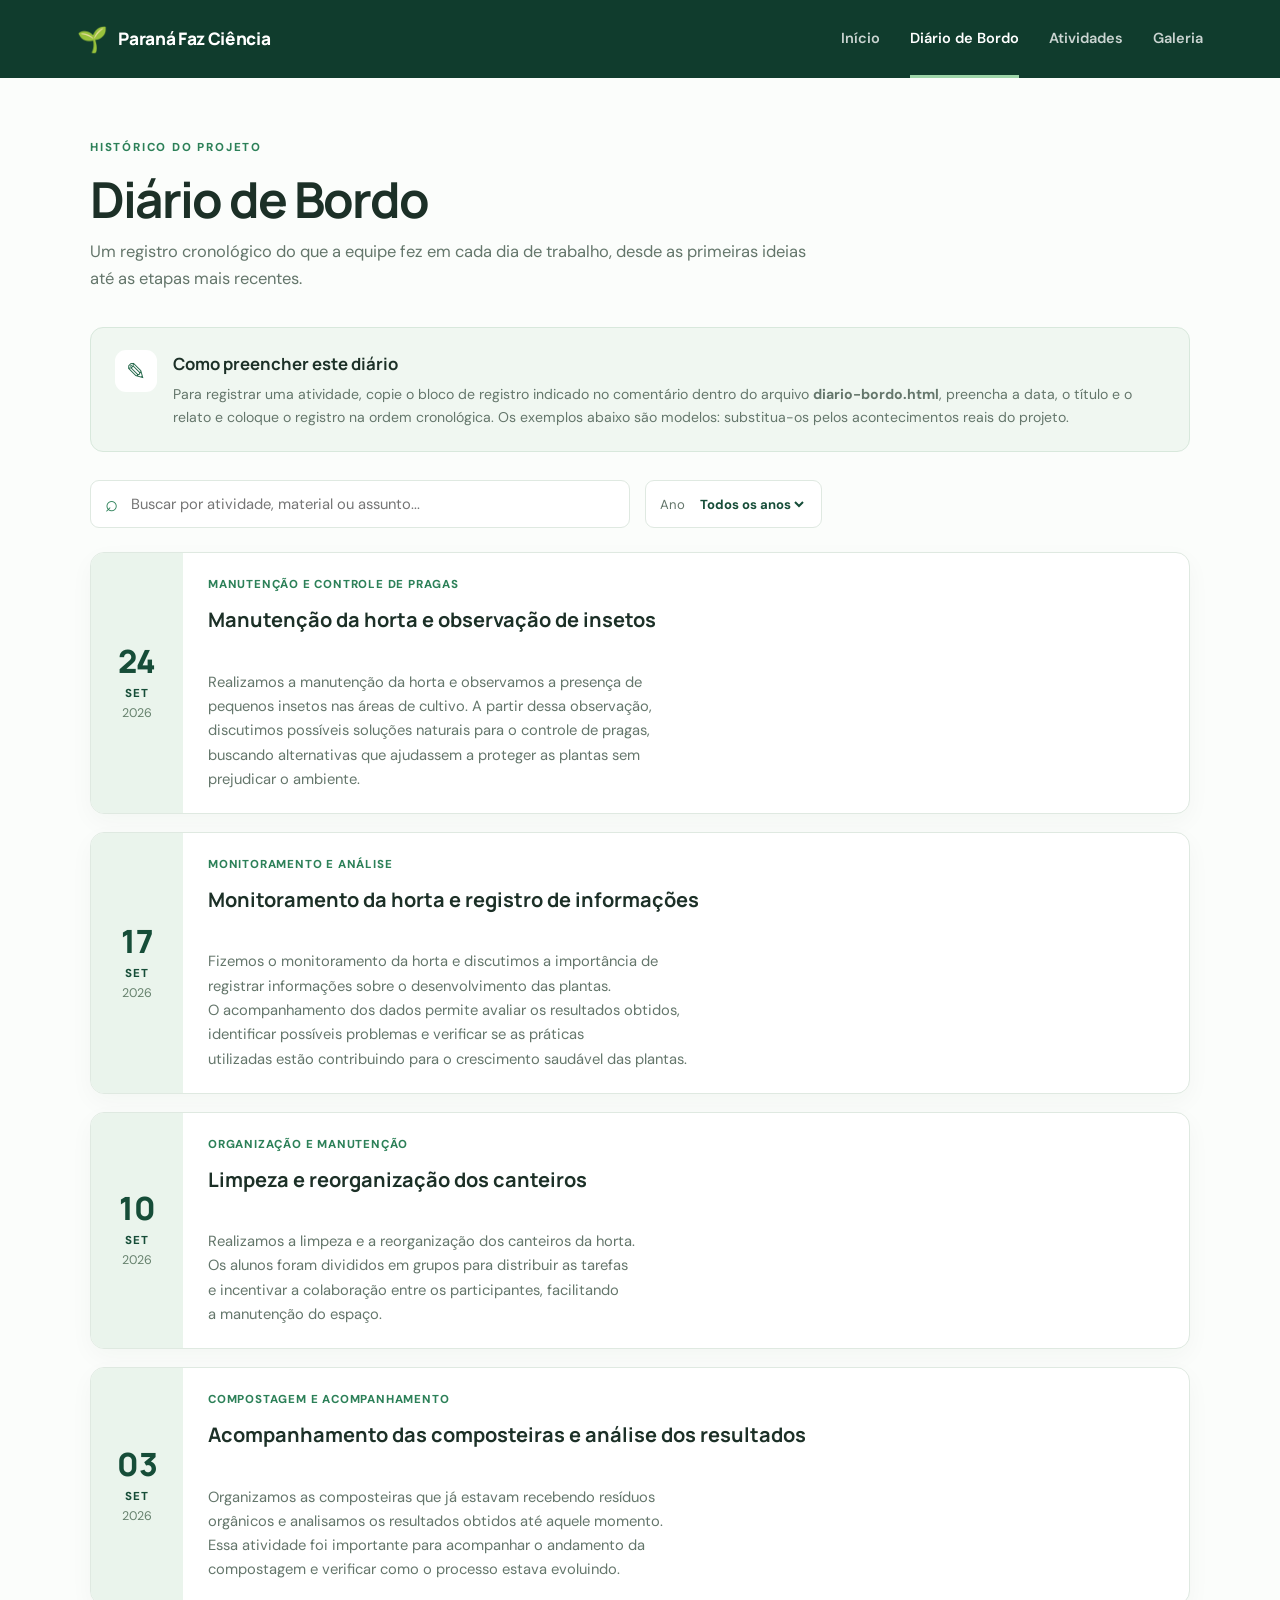
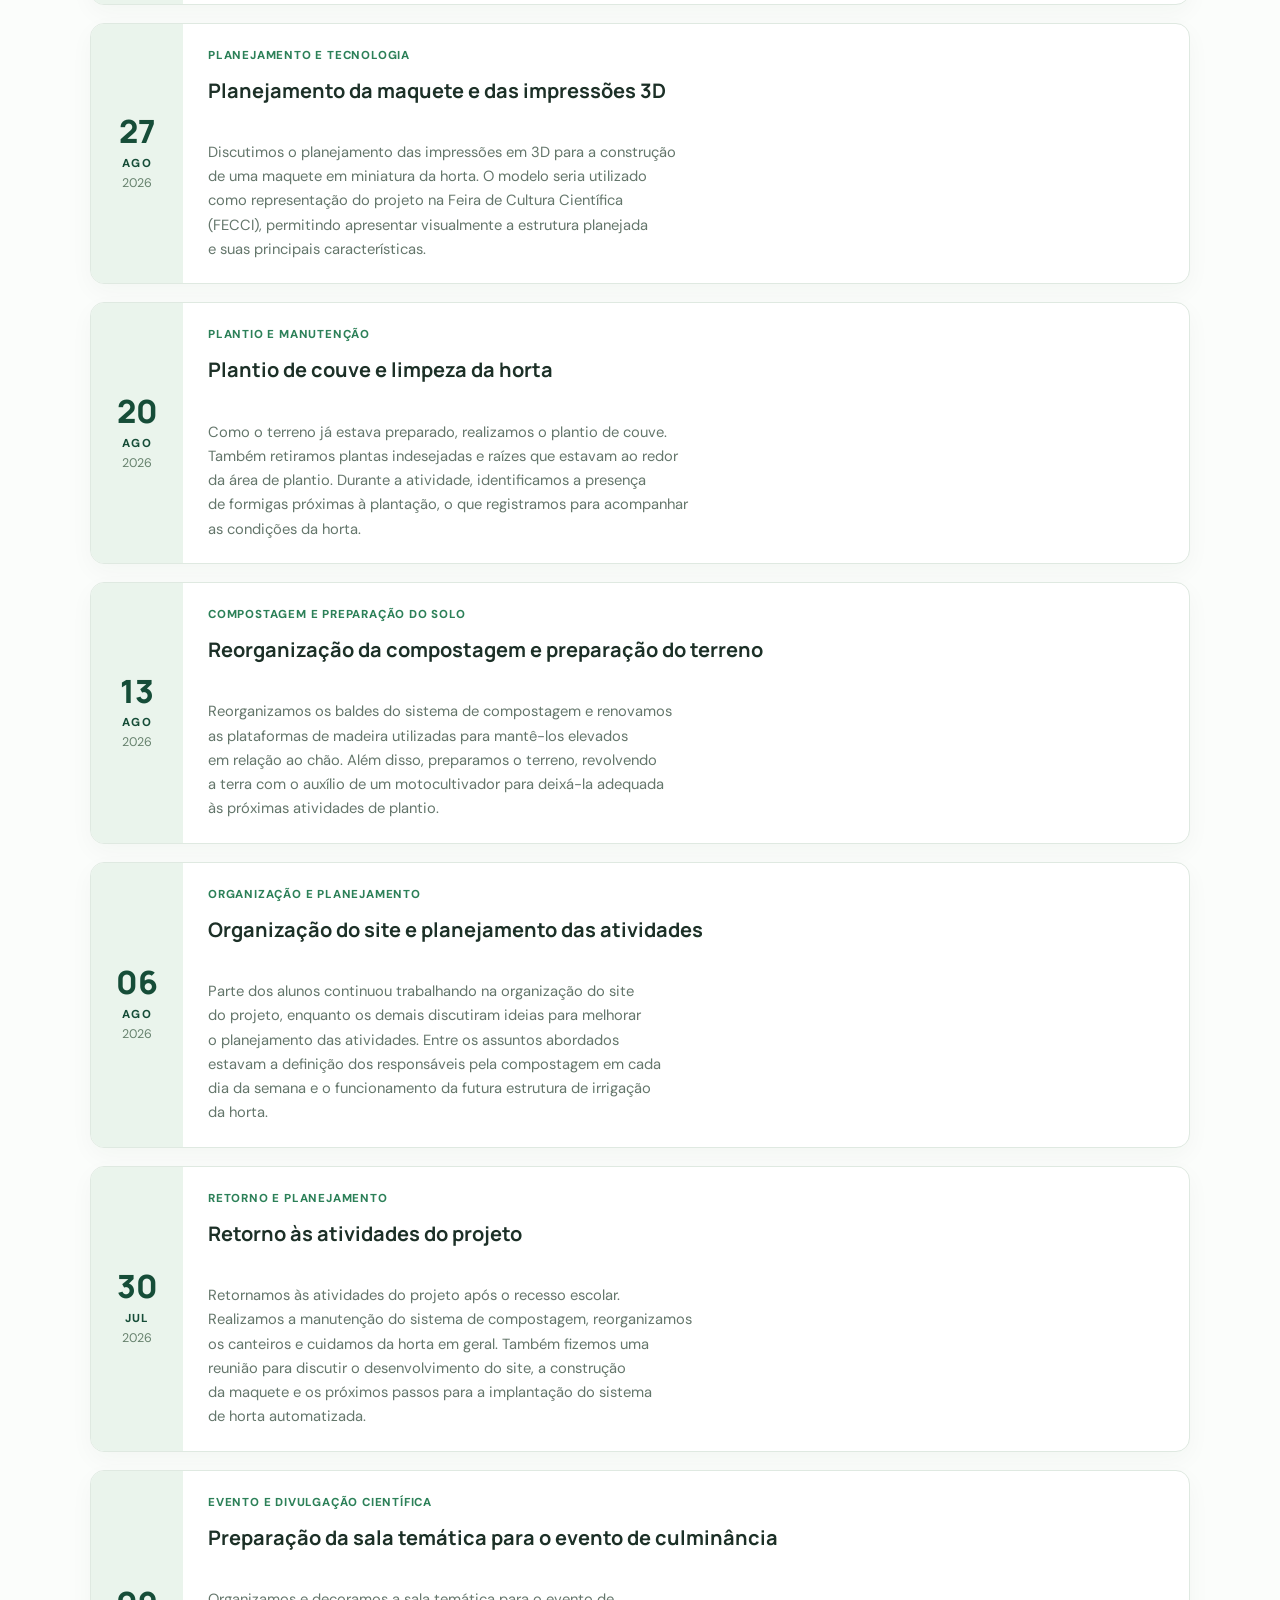
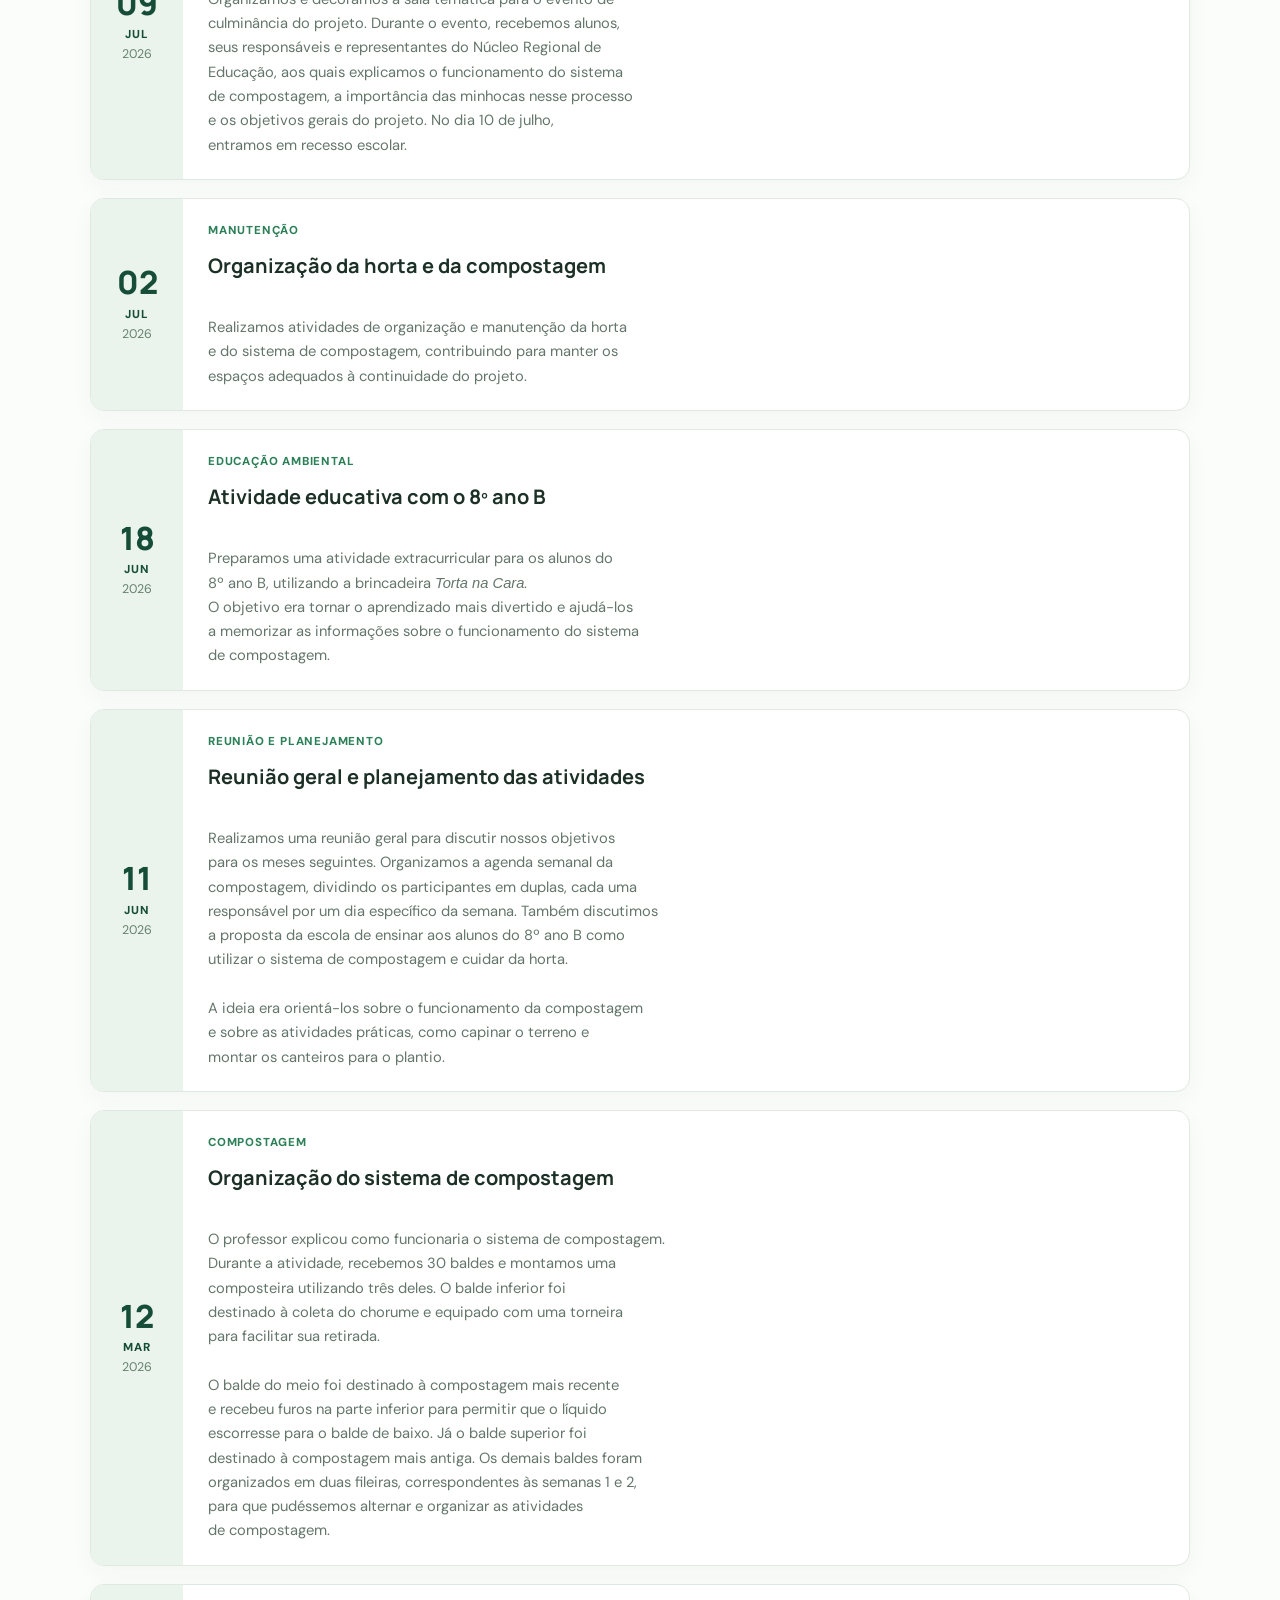
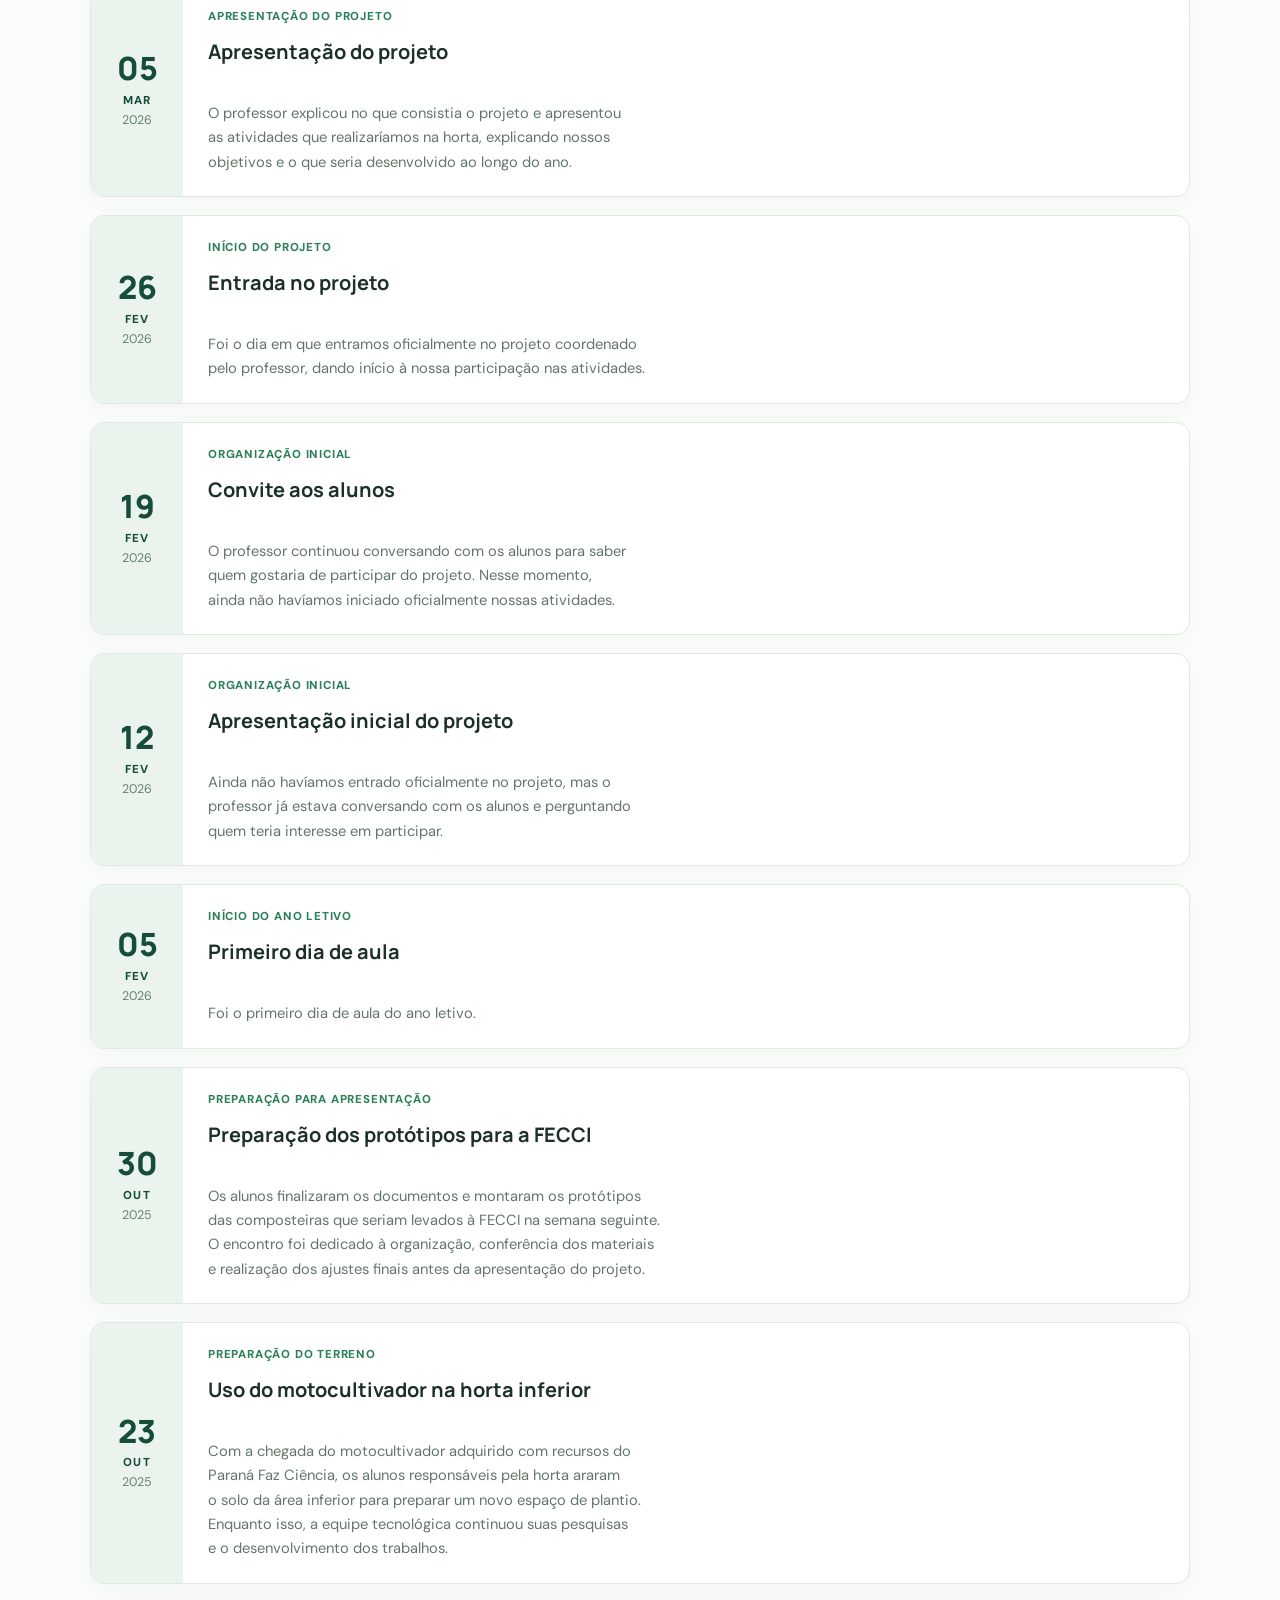
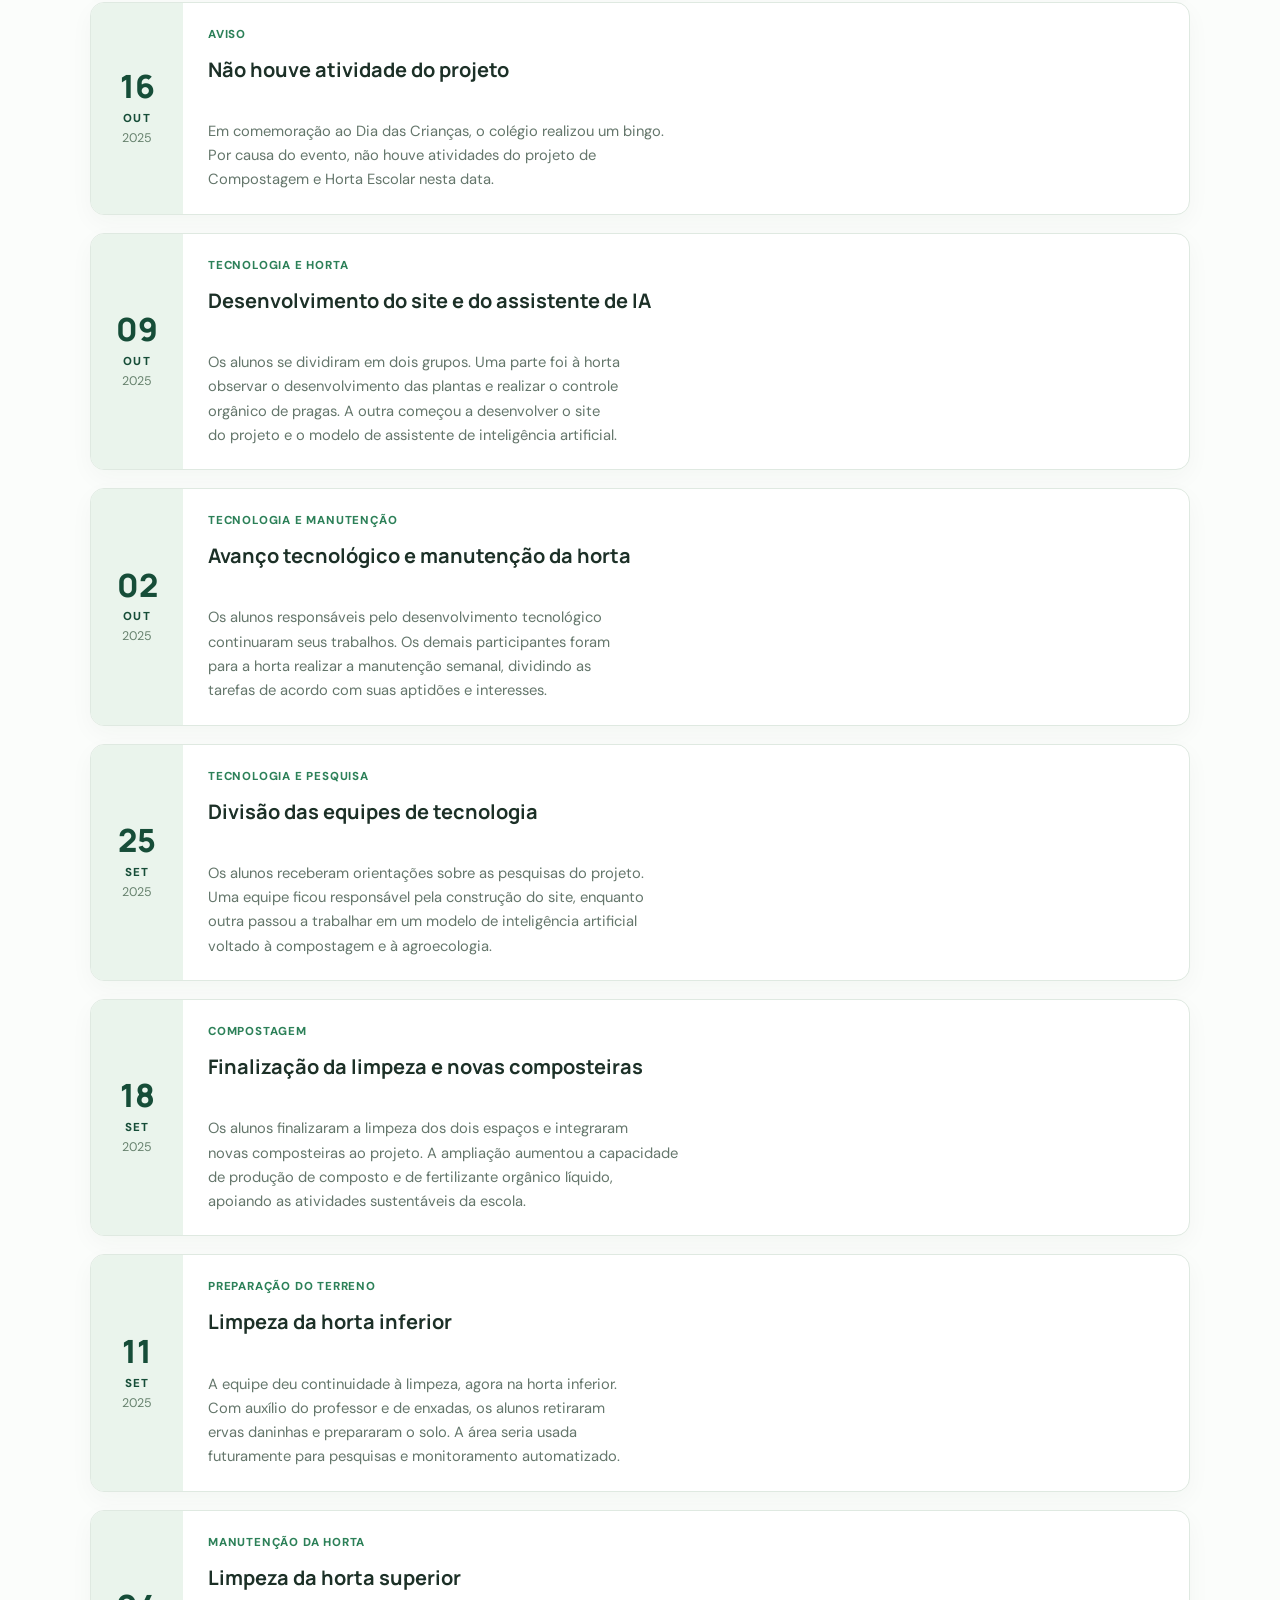
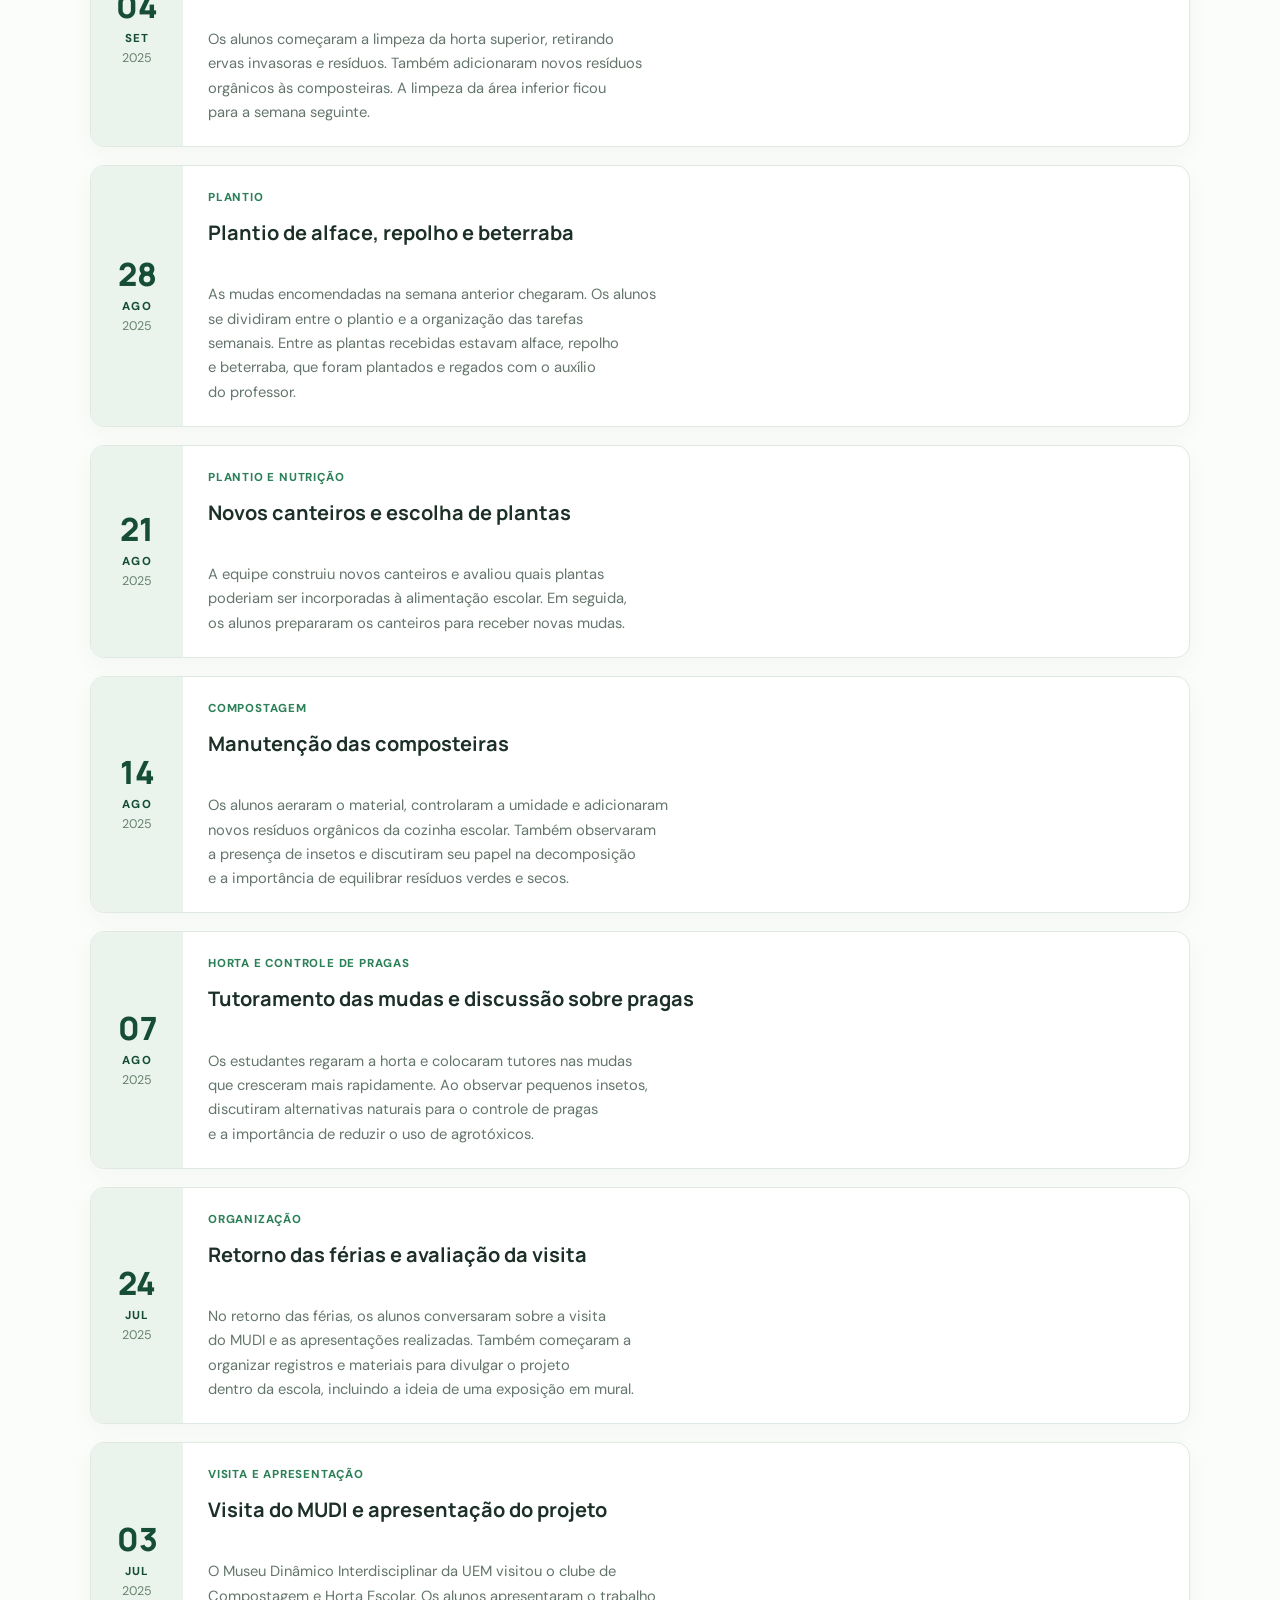
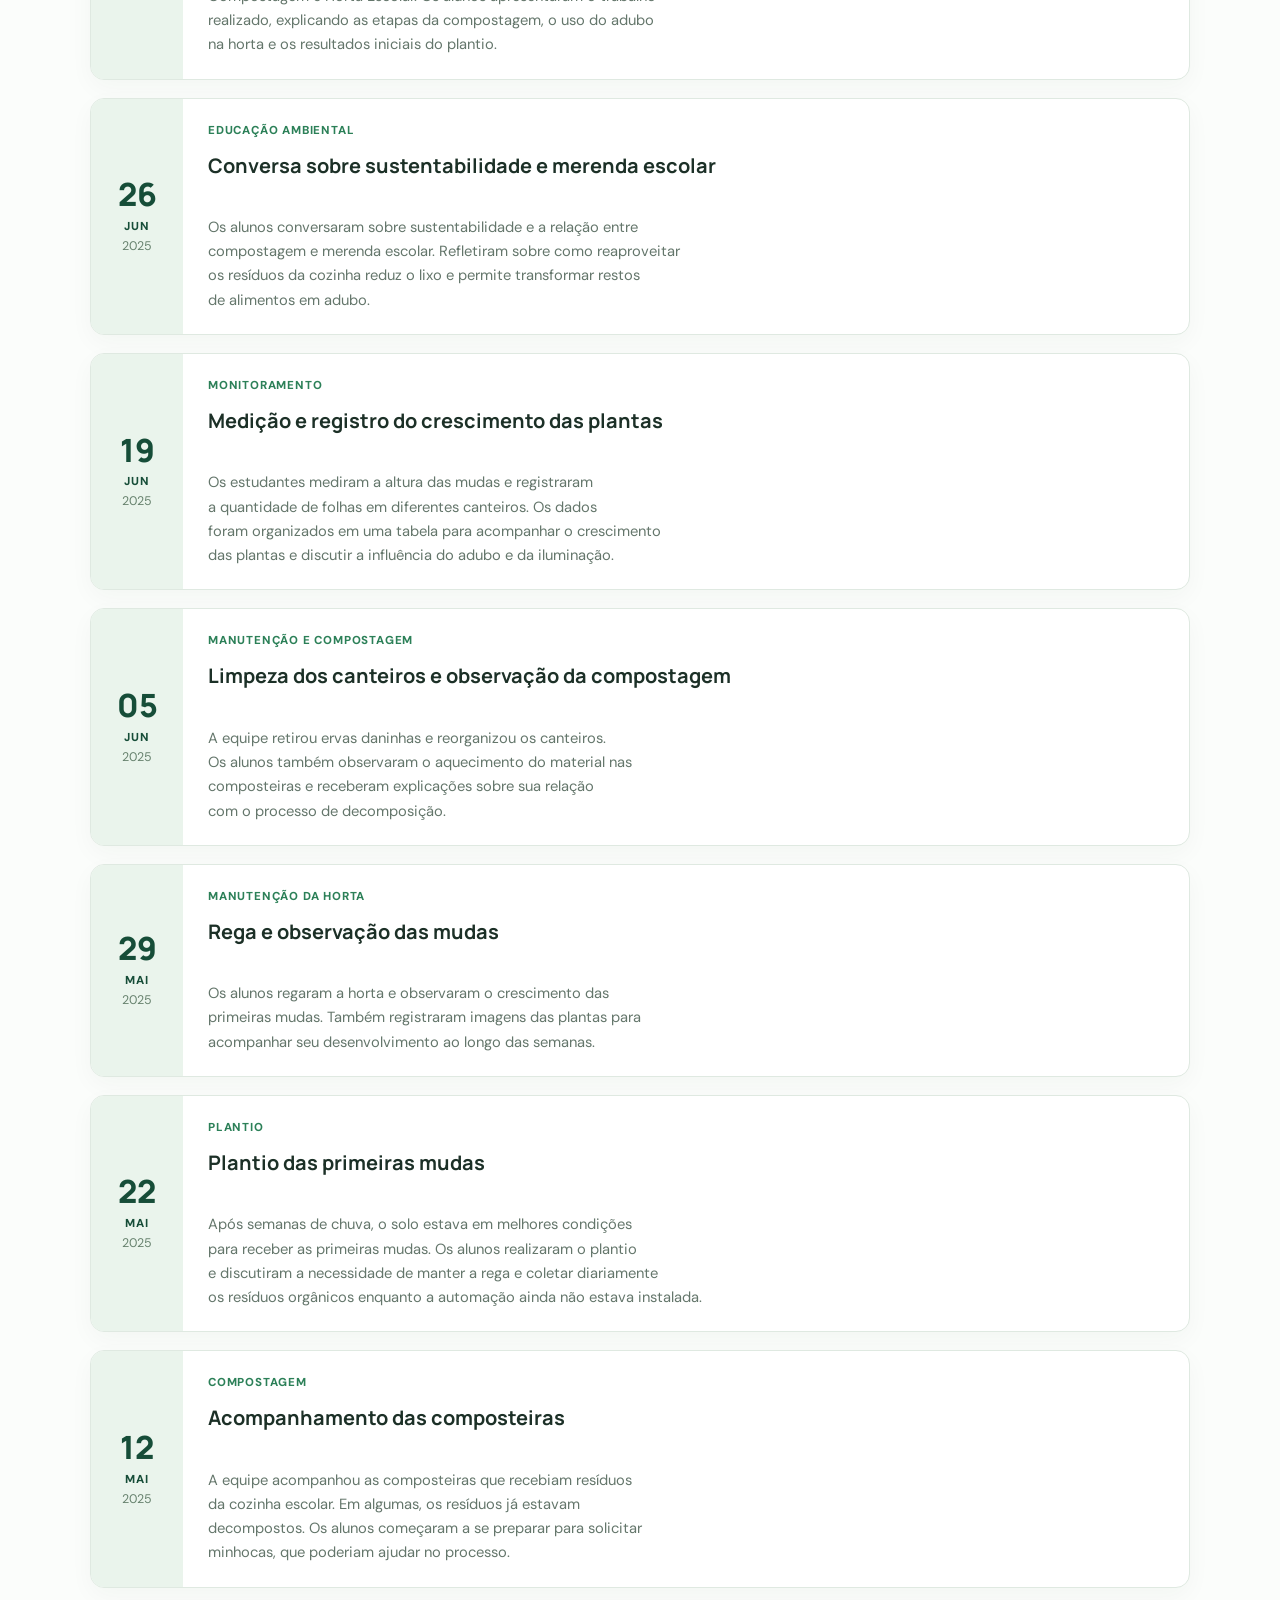
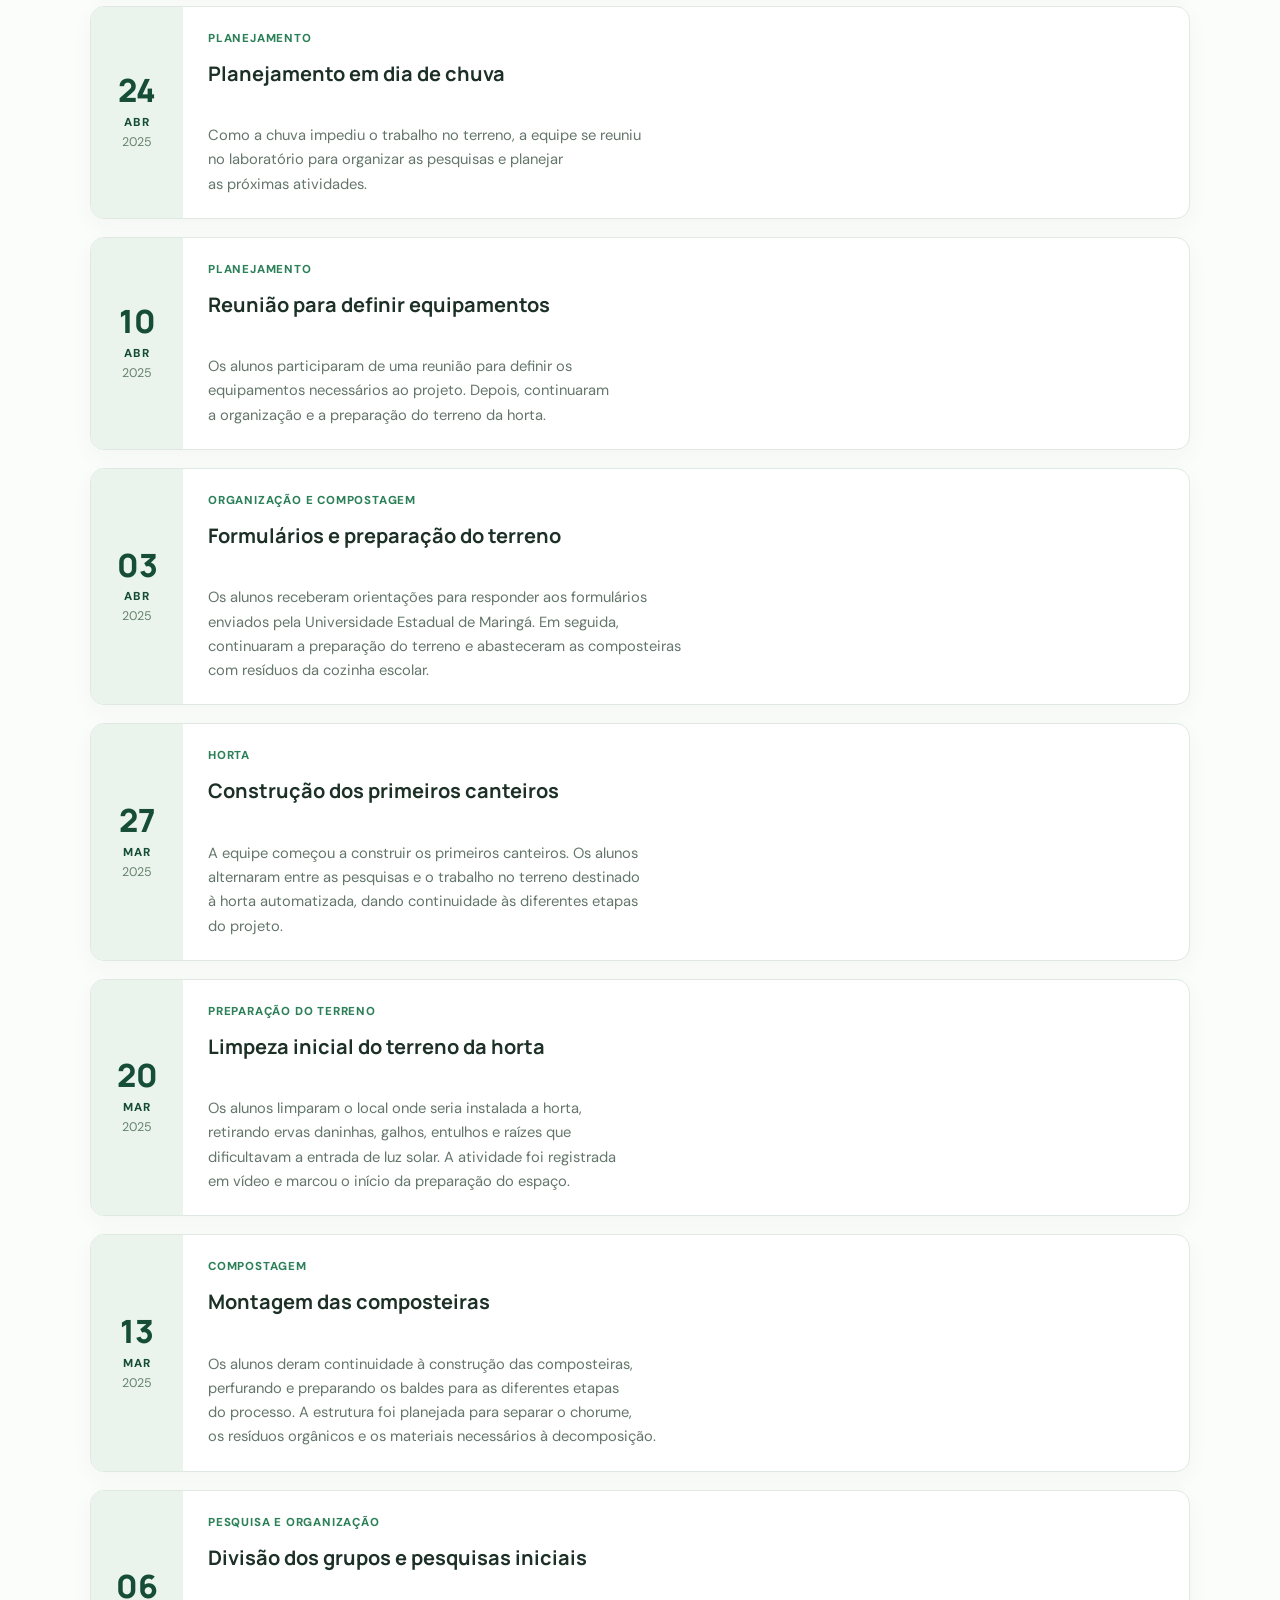
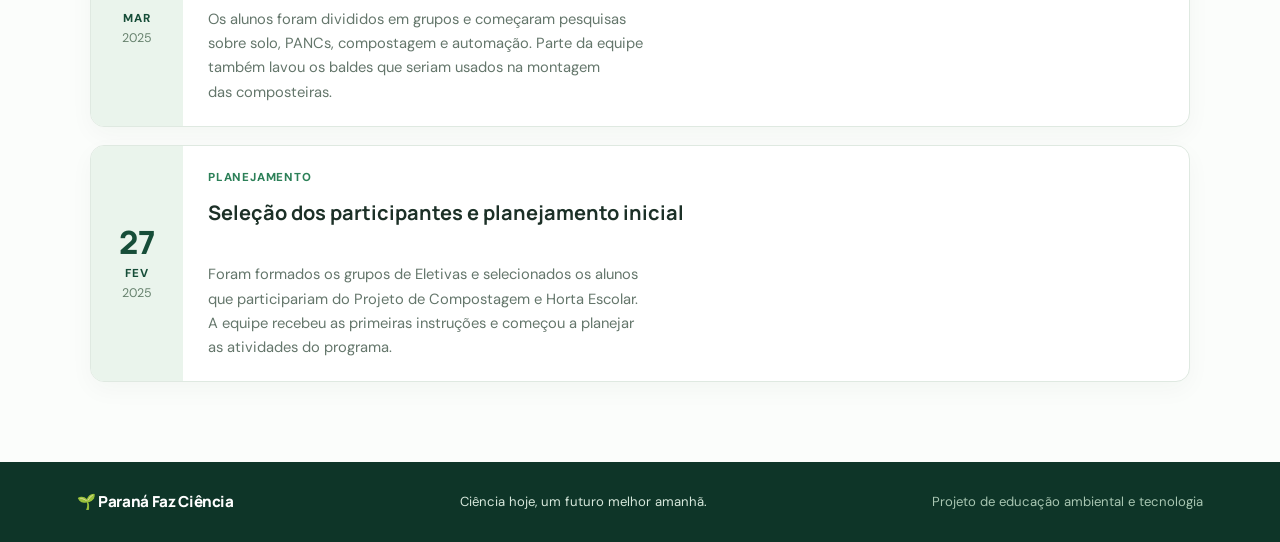
==== commit 81d91448: "Add files via upload" ====
--- a/diario-bordo.html
+++ b/diario-bordo.html
@@ -50,11 +50,421 @@
       Copie o bloco <article class="log-entry"...> inteiro para criar um novo dia.
       Troque data-ano, data-ordem, data, título, texto e etiqueta.
       Use data-ordem no formato AAAA-MM-DD para a busca/ordenação.
-      -->
-
-      
-<div class="log-list" id="log-list">
-
+      -->  
+        <div class="log-list" id="log-list">
+          <!-- SETEMBRO -->
+
+<article class="log-entry" data-ano="2026" data-ordem="2026-09-24" data-search="manutenção horta insetos pragas controle natural cultivo plantas ambiente">
+  <div class="log-date">
+    <span class="date-day">24</span>
+    <span class="date-month">SET</span>
+    <span class="date-year">2026</span>
+  </div>
+  <div class="log-entry-body">
+    <div class="log-entry-top">
+      <span class="log-category">Manutenção e controle de pragas</span>
+    </div>
+    <h2>Manutenção da horta e observação de insetos</h2>
+    <p class="log-entry-text">
+      Realizamos a manutenção da horta e observamos a presença de
+      pequenos insetos nas áreas de cultivo. A partir dessa observação,
+      discutimos possíveis soluções naturais para o controle de pragas,
+      buscando alternativas que ajudassem a proteger as plantas sem
+      prejudicar o ambiente.
+    </p>
+  </div>
+</article>
+
+<article class="log-entry" data-ano="2026" data-ordem="2026-09-17" data-search="monitoramento horta registro dados desenvolvimento plantas resultados crescimento saudável">
+  <div class="log-date">
+    <span class="date-day">17</span>
+    <span class="date-month">SET</span>
+    <span class="date-year">2026</span>
+  </div>
+  <div class="log-entry-body">
+    <div class="log-entry-top">
+      <span class="log-category">Monitoramento e análise</span>
+    </div>
+    <h2>Monitoramento da horta e registro de informações</h2>
+    <p class="log-entry-text">
+      Fizemos o monitoramento da horta e discutimos a importância de
+      registrar informações sobre o desenvolvimento das plantas.
+      O acompanhamento dos dados permite avaliar os resultados obtidos,
+      identificar possíveis problemas e verificar se as práticas
+      utilizadas estão contribuindo para o crescimento saudável das plantas.
+    </p>
+  </div>
+</article>
+
+<article class="log-entry" data-ano="2026" data-ordem="2026-09-10" data-search="limpeza reorganização canteiros horta grupos colaboração manutenção espaço">
+  <div class="log-date">
+    <span class="date-day">10</span>
+    <span class="date-month">SET</span>
+    <span class="date-year">2026</span>
+  </div>
+  <div class="log-entry-body">
+    <div class="log-entry-top">
+      <span class="log-category">Organização e manutenção</span>
+    </div>
+    <h2>Limpeza e reorganização dos canteiros</h2>
+    <p class="log-entry-text">
+      Realizamos a limpeza e a reorganização dos canteiros da horta.
+      Os alunos foram divididos em grupos para distribuir as tarefas
+      e incentivar a colaboração entre os participantes, facilitando
+      a manutenção do espaço.
+    </p>
+  </div>
+</article>
+
+<article class="log-entry" data-ano="2026" data-ordem="2026-09-03" data-search="composteiras resíduos orgânicos análise resultados compostagem acompanhamento processo">
+  <div class="log-date">
+    <span class="date-day">03</span>
+    <span class="date-month">SET</span>
+    <span class="date-year">2026</span>
+  </div>
+  <div class="log-entry-body">
+    <div class="log-entry-top">
+      <span class="log-category">Compostagem e acompanhamento</span>
+    </div>
+    <h2>Acompanhamento das composteiras e análise dos resultados</h2>
+    <p class="log-entry-text">
+      Organizamos as composteiras que já estavam recebendo resíduos
+      orgânicos e analisamos os resultados obtidos até aquele momento.
+      Essa atividade foi importante para acompanhar o andamento da
+      compostagem e verificar como o processo estava evoluindo.
+    </p>
+  </div>
+</article>
+  <!-- AGOSTO -->
+
+  <article class="log-entry" data-ano="2026" data-ordem="2026-08-27" data-search="planejamento maquete impressões 3D FECCI tecnologia">
+    <div class="log-date">
+      <span class="date-day">27</span>
+      <span class="date-month">AGO</span>
+      <span class="date-year">2026</span>
+    </div>
+    <div class="log-entry-body">
+      <div class="log-entry-top">
+        <span class="log-category">Planejamento e tecnologia</span>
+      </div>
+      <h2>Planejamento da maquete e das impressões 3D</h2>
+      <p class="log-entry-text">
+        Discutimos o planejamento das impressões em 3D para a construção
+        de uma maquete em miniatura da horta. O modelo seria utilizado
+        como representação do projeto na Feira de Cultura Científica
+        (FECCI), permitindo apresentar visualmente a estrutura planejada
+        e suas principais características.
+      </p>
+    </div>
+  </article>
+
+  <article class="log-entry" data-ano="2026" data-ordem="2026-08-20" data-search="plantio couve limpeza horta formigas terreno">
+    <div class="log-date">
+      <span class="date-day">20</span>
+      <span class="date-month">AGO</span>
+      <span class="date-year">2026</span>
+    </div>
+    <div class="log-entry-body">
+      <div class="log-entry-top">
+        <span class="log-category">Plantio e manutenção</span>
+      </div>
+      <h2>Plantio de couve e limpeza da horta</h2>
+      <p class="log-entry-text">
+        Como o terreno já estava preparado, realizamos o plantio de couve.
+        Também retiramos plantas indesejadas e raízes que estavam ao redor
+        da área de plantio. Durante a atividade, identificamos a presença
+        de formigas próximas à plantação, o que registramos para acompanhar
+        as condições da horta.
+      </p>
+    </div>
+  </article>
+
+  <article class="log-entry" data-ano="2026" data-ordem="2026-08-13" data-search="compostagem baldes plataformas madeira preparação solo motocultivador">
+    <div class="log-date">
+      <span class="date-day">13</span>
+      <span class="date-month">AGO</span>
+      <span class="date-year">2026</span>
+    </div>
+    <div class="log-entry-body">
+      <div class="log-entry-top">
+        <span class="log-category">Compostagem e preparação do solo</span>
+      </div>
+      <h2>Reorganização da compostagem e preparação do terreno</h2>
+      <p class="log-entry-text">
+        Reorganizamos os baldes do sistema de compostagem e renovamos
+        as plataformas de madeira utilizadas para mantê-los elevados
+        em relação ao chão. Além disso, preparamos o terreno, revolvendo
+        a terra com o auxílio de um motocultivador para deixá-la adequada
+        às próximas atividades de plantio.
+      </p>
+    </div>
+  </article>
+
+  <article class="log-entry" data-ano="2026" data-ordem="2026-08-06" data-search="organização site planejamento irrigação compostagem atividades horta automatizada">
+    <div class="log-date">
+      <span class="date-day">06</span>
+      <span class="date-month">AGO</span>
+      <span class="date-year">2026</span>
+    </div>
+    <div class="log-entry-body">
+      <div class="log-entry-top">
+        <span class="log-category">Organização e planejamento</span>
+      </div>
+      <h2>Organização do site e planejamento das atividades</h2>
+      <p class="log-entry-text">
+        Parte dos alunos continuou trabalhando na organização do site
+        do projeto, enquanto os demais discutiram ideias para melhorar
+        o planejamento das atividades. Entre os assuntos abordados
+        estavam a definição dos responsáveis pela compostagem em cada
+        dia da semana e o funcionamento da futura estrutura de irrigação
+        da horta.
+      </p>
+    </div>
+  </article>
+
+  <!-- JULHO -->
+
+  <article class="log-entry" data-ano="2026" data-ordem="2026-07-30" data-search="retorno recesso manutenção compostagem canteiros site maquete automação">
+    <div class="log-date">
+      <span class="date-day">30</span>
+      <span class="date-month">JUL</span>
+      <span class="date-year">2026</span>
+    </div>
+    <div class="log-entry-body">
+      <div class="log-entry-top">
+        <span class="log-category">Retorno e planejamento</span>
+      </div>
+      <h2>Retorno às atividades do projeto</h2>
+      <p class="log-entry-text">
+        Retornamos às atividades do projeto após o recesso escolar.
+        Realizamos a manutenção do sistema de compostagem, reorganizamos
+        os canteiros e cuidamos da horta em geral. Também fizemos uma
+        reunião para discutir o desenvolvimento do site, a construção
+        da maquete e os próximos passos para a implantação do sistema
+        de horta automatizada.
+      </p>
+    </div>
+  </article>
+
+  <article class="log-entry" data-ano="2026" data-ordem="2026-07-09" data-search="evento culminância sala temática compostagem minhocas divulgação científica NRE">
+    <div class="log-date">
+      <span class="date-day">09</span>
+      <span class="date-month">JUL</span>
+      <span class="date-year">2026</span>
+    </div>
+    <div class="log-entry-body">
+      <div class="log-entry-top">
+        <span class="log-category">Evento e divulgação científica</span>
+      </div>
+      <h2>Preparação da sala temática para o evento de culminância</h2>
+      <p class="log-entry-text">
+        Organizamos e decoramos a sala temática para o evento de
+        culminância do projeto. Durante o evento, recebemos alunos,
+        seus responsáveis e representantes do Núcleo Regional de
+        Educação, aos quais explicamos o funcionamento do sistema
+        de compostagem, a importância das minhocas nesse processo
+        e os objetivos gerais do projeto. No dia 10 de julho,
+        entramos em recesso escolar.
+      </p>
+    </div>
+  </article>
+
+  <article class="log-entry" data-ano="2026" data-ordem="2026-07-02" data-search="manutenção organização horta compostagem">
+    <div class="log-date">
+      <span class="date-day">02</span>
+      <span class="date-month">JUL</span>
+      <span class="date-year">2026</span>
+    </div>
+    <div class="log-entry-body">
+      <div class="log-entry-top">
+        <span class="log-category">Manutenção</span>
+      </div>
+      <h2>Organização da horta e da compostagem</h2>
+      <p class="log-entry-text">
+        Realizamos atividades de organização e manutenção da horta
+        e do sistema de compostagem, contribuindo para manter os
+        espaços adequados à continuidade do projeto.
+      </p>
+    </div>
+  </article>
+
+  <!-- JUNHO -->
+
+  <article class="log-entry" data-ano="2026" data-ordem="2026-06-18" data-search="educação ambiental atividade extracurricular 8º ano B torta na cara compostagem">
+    <div class="log-date">
+      <span class="date-day">18</span>
+      <span class="date-month">JUN</span>
+      <span class="date-year">2026</span>
+    </div>
+    <div class="log-entry-body">
+      <div class="log-entry-top">
+        <span class="log-category">Educação ambiental</span>
+      </div>
+      <h2>Atividade educativa com o 8º ano B</h2>
+      <p class="log-entry-text">
+        Preparamos uma atividade extracurricular para os alunos do
+        8º ano B, utilizando a brincadeira <em>Torta na Cara</em>.
+        O objetivo era tornar o aprendizado mais divertido e ajudá-los
+        a memorizar as informações sobre o funcionamento do sistema
+        de compostagem.
+      </p>
+    </div>
+  </article>
+
+  <article class="log-entry" data-ano="2026" data-ordem="2026-06-11" data-search="reunião planejamento agenda semanal duplas compostagem 8º ano B canteiros capina">
+    <div class="log-date">
+      <span class="date-day">11</span>
+      <span class="date-month">JUN</span>
+      <span class="date-year">2026</span>
+    </div>
+    <div class="log-entry-body">
+      <div class="log-entry-top">
+        <span class="log-category">Reunião e planejamento</span>
+      </div>
+      <h2>Reunião geral e planejamento das atividades</h2>
+      <p class="log-entry-text">
+        Realizamos uma reunião geral para discutir nossos objetivos
+        para os meses seguintes. Organizamos a agenda semanal da
+        compostagem, dividindo os participantes em duplas, cada uma
+        responsável por um dia específico da semana. Também discutimos
+        a proposta da escola de ensinar aos alunos do 8º ano B como
+        utilizar o sistema de compostagem e cuidar da horta.
+      </p>
+      <p class="log-entry-text">
+        A ideia era orientá-los sobre o funcionamento da compostagem
+        e sobre as atividades práticas, como capinar o terreno e
+        montar os canteiros para o plantio.
+      </p>
+    </div>
+  </article>
+
+  <!-- MARÇO -->
+
+  <article class="log-entry" data-ano="2026" data-ordem="2026-03-12" data-search="compostagem 30 baldes chorume torneira furos plataformas semanas">
+    <div class="log-date">
+      <span class="date-day">12</span>
+      <span class="date-month">MAR</span>
+      <span class="date-year">2026</span>
+    </div>
+    <div class="log-entry-body">
+      <div class="log-entry-top">
+        <span class="log-category">Compostagem</span>
+      </div>
+      <h2>Organização do sistema de compostagem</h2>
+      <p class="log-entry-text">
+        O professor explicou como funcionaria o sistema de compostagem.
+        Durante a atividade, recebemos 30 baldes e montamos uma
+        composteira utilizando três deles. O balde inferior foi
+        destinado à coleta do chorume e equipado com uma torneira
+        para facilitar sua retirada.
+      </p>
+      <p class="log-entry-text">
+        O balde do meio foi destinado à compostagem mais recente
+        e recebeu furos na parte inferior para permitir que o líquido
+        escorresse para o balde de baixo. Já o balde superior foi
+        destinado à compostagem mais antiga. Os demais baldes foram
+        organizados em duas fileiras, correspondentes às semanas 1 e 2,
+        para que pudéssemos alternar e organizar as atividades
+        de compostagem.
+      </p>
+    </div>
+  </article>
+
+  <article class="log-entry" data-ano="2026" data-ordem="2026-03-05" data-search="apresentação projeto professor horta objetivos atividades">
+    <div class="log-date">
+      <span class="date-day">05</span>
+      <span class="date-month">MAR</span>
+      <span class="date-year">2026</span>
+    </div>
+    <div class="log-entry-body">
+      <div class="log-entry-top">
+        <span class="log-category">Apresentação do projeto</span>
+      </div>
+      <h2>Apresentação do projeto</h2>
+      <p class="log-entry-text">
+        O professor explicou no que consistia o projeto e apresentou
+        as atividades que realizaríamos na horta, explicando nossos
+        objetivos e o que seria desenvolvido ao longo do ano.
+      </p>
+    </div>
+  </article>
+
+  <!-- FEVEREIRO -->
+
+  <article class="log-entry" data-ano="2026" data-ordem="2026-02-26" data-search="entrada início participação projeto professor">
+    <div class="log-date">
+      <span class="date-day">26</span>
+      <span class="date-month">FEV</span>
+      <span class="date-year">2026</span>
+    </div>
+    <div class="log-entry-body">
+      <div class="log-entry-top">
+        <span class="log-category">Início do projeto</span>
+      </div>
+      <h2>Entrada no projeto</h2>
+      <p class="log-entry-text">
+        Foi o dia em que entramos oficialmente no projeto coordenado
+        pelo professor, dando início à nossa participação nas atividades.
+      </p>
+    </div>
+  </article>
+
+  <article class="log-entry" data-ano="2026" data-ordem="2026-02-19" data-search="organização inicial convite alunos participação projeto">
+    <div class="log-date">
+      <span class="date-day">19</span>
+      <span class="date-month">FEV</span>
+      <span class="date-year">2026</span>
+    </div>
+    <div class="log-entry-body">
+      <div class="log-entry-top">
+        <span class="log-category">Organização inicial</span>
+      </div>
+      <h2>Convite aos alunos</h2>
+      <p class="log-entry-text">
+        O professor continuou conversando com os alunos para saber
+        quem gostaria de participar do projeto. Nesse momento,
+        ainda não havíamos iniciado oficialmente nossas atividades.
+      </p>
+    </div>
+  </article>
+
+  <article class="log-entry" data-ano="2026" data-ordem="2026-02-12" data-search="organização inicial apresentação projeto alunos participação">
+    <div class="log-date">
+      <span class="date-day">12</span>
+      <span class="date-month">FEV</span>
+      <span class="date-year">2026</span>
+    </div>
+    <div class="log-entry-body">
+      <div class="log-entry-top">
+        <span class="log-category">Organização inicial</span>
+      </div>
+      <h2>Apresentação inicial do projeto</h2>
+      <p class="log-entry-text">
+        Ainda não havíamos entrado oficialmente no projeto, mas o
+        professor já estava conversando com os alunos e perguntando
+        quem teria interesse em participar.
+      </p>
+    </div>
+  </article>
+
+  <article class="log-entry" data-ano="2026" data-ordem="2026-02-05" data-search="primeiro dia aula início ano letivo">
+    <div class="log-date">
+      <span class="date-day">05</span>
+      <span class="date-month">FEV</span>
+      <span class="date-year">2026</span>
+    </div>
+    <div class="log-entry-body">
+      <div class="log-entry-top">
+        <span class="log-category">Início do ano letivo</span>
+      </div>
+      <h2>Primeiro dia de aula</h2>
+      <p class="log-entry-text">
+        Foi o primeiro dia de aula do ano letivo.
+      </p>
+    </div>
+  </article>
+
+</div>
   <!-- OUTUBRO DE 2025 -->
 
   <article class="log-entry" data-ano="2025" data-ordem="2025-10-30" data-search="FECCI protótipos composteiras">
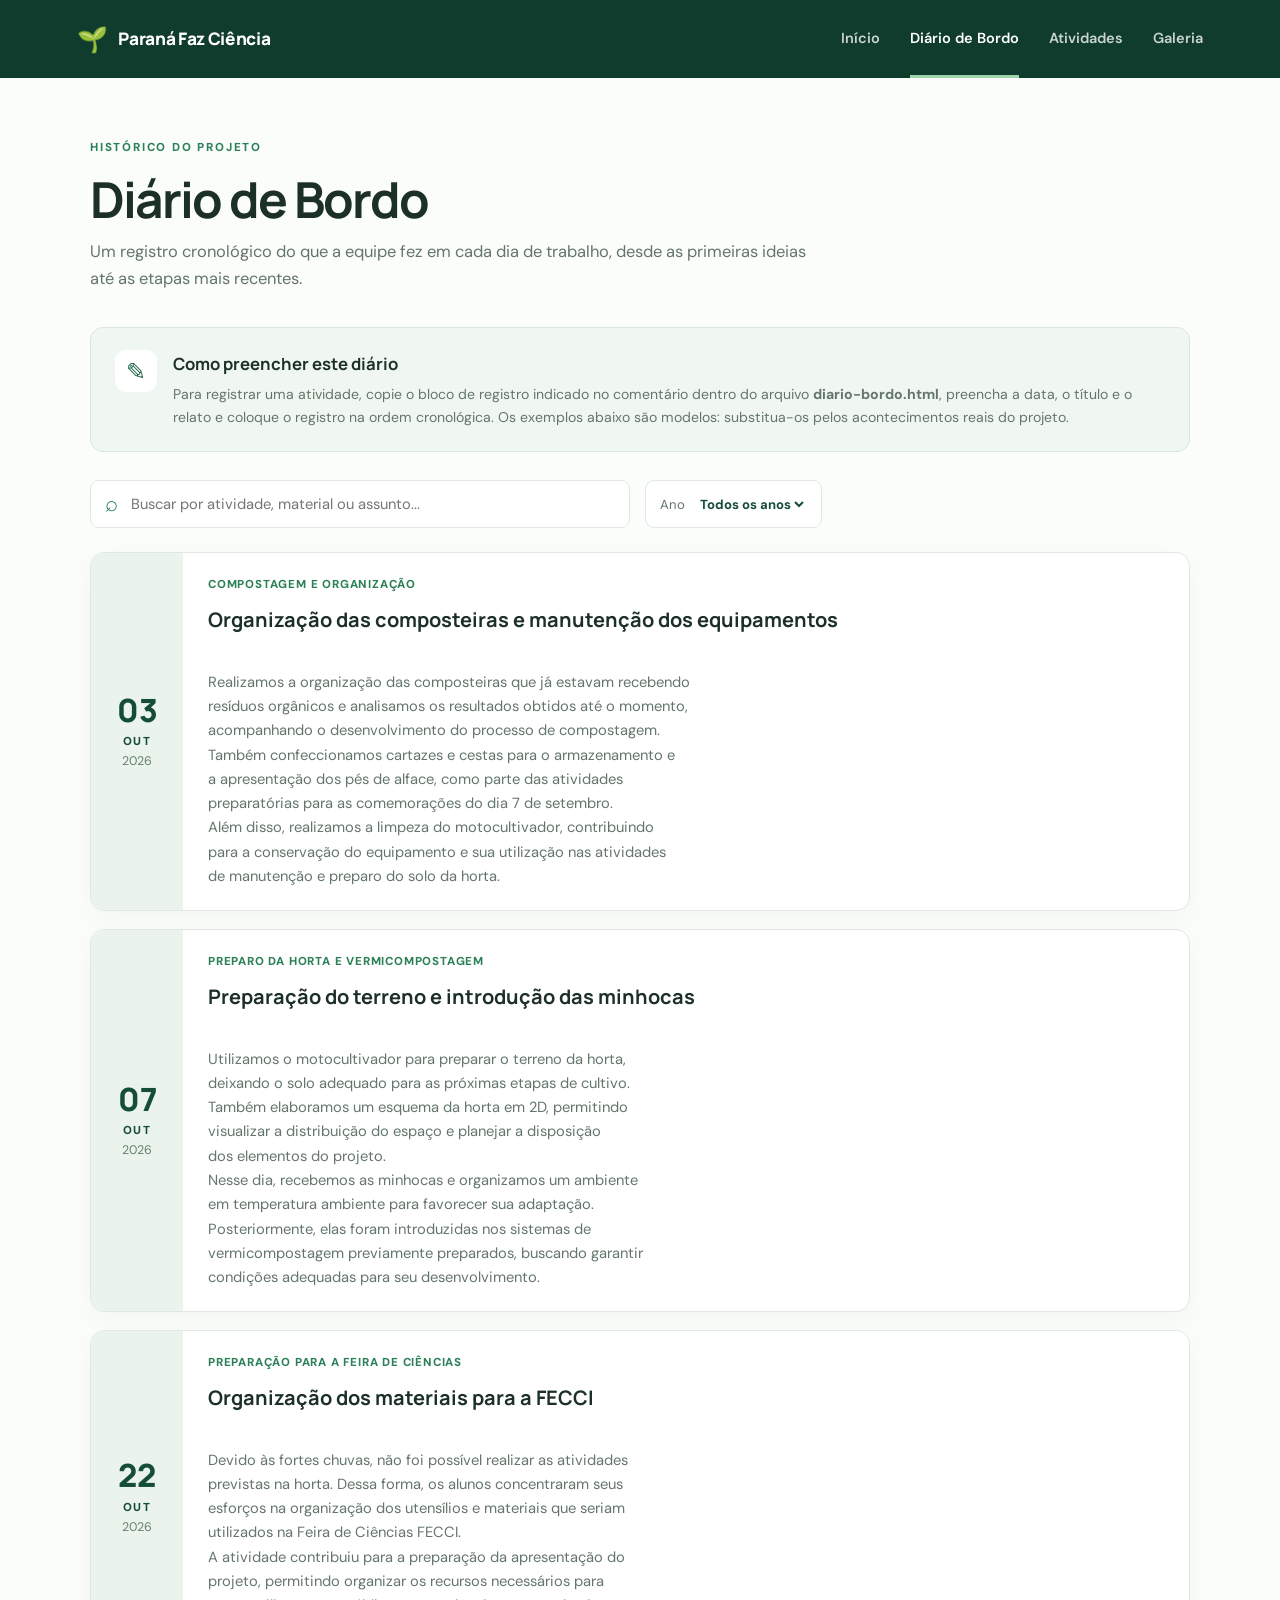
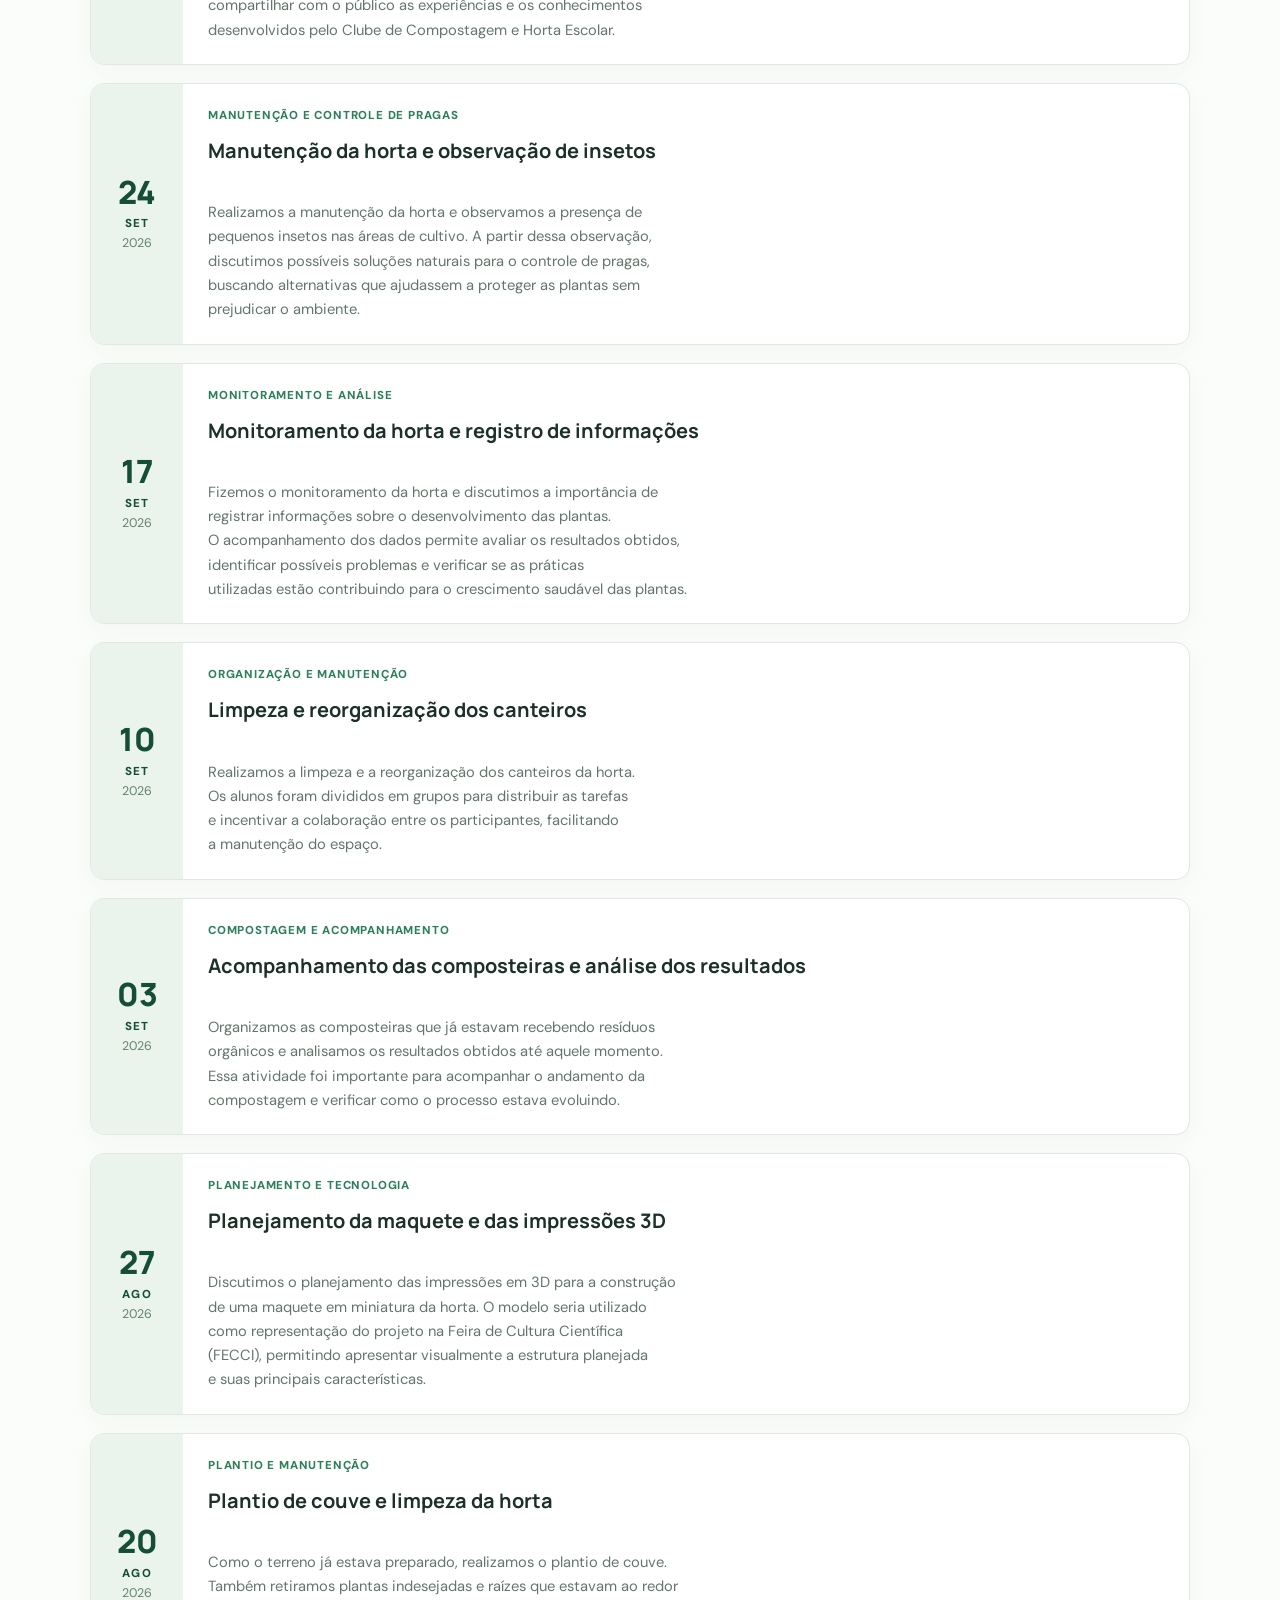
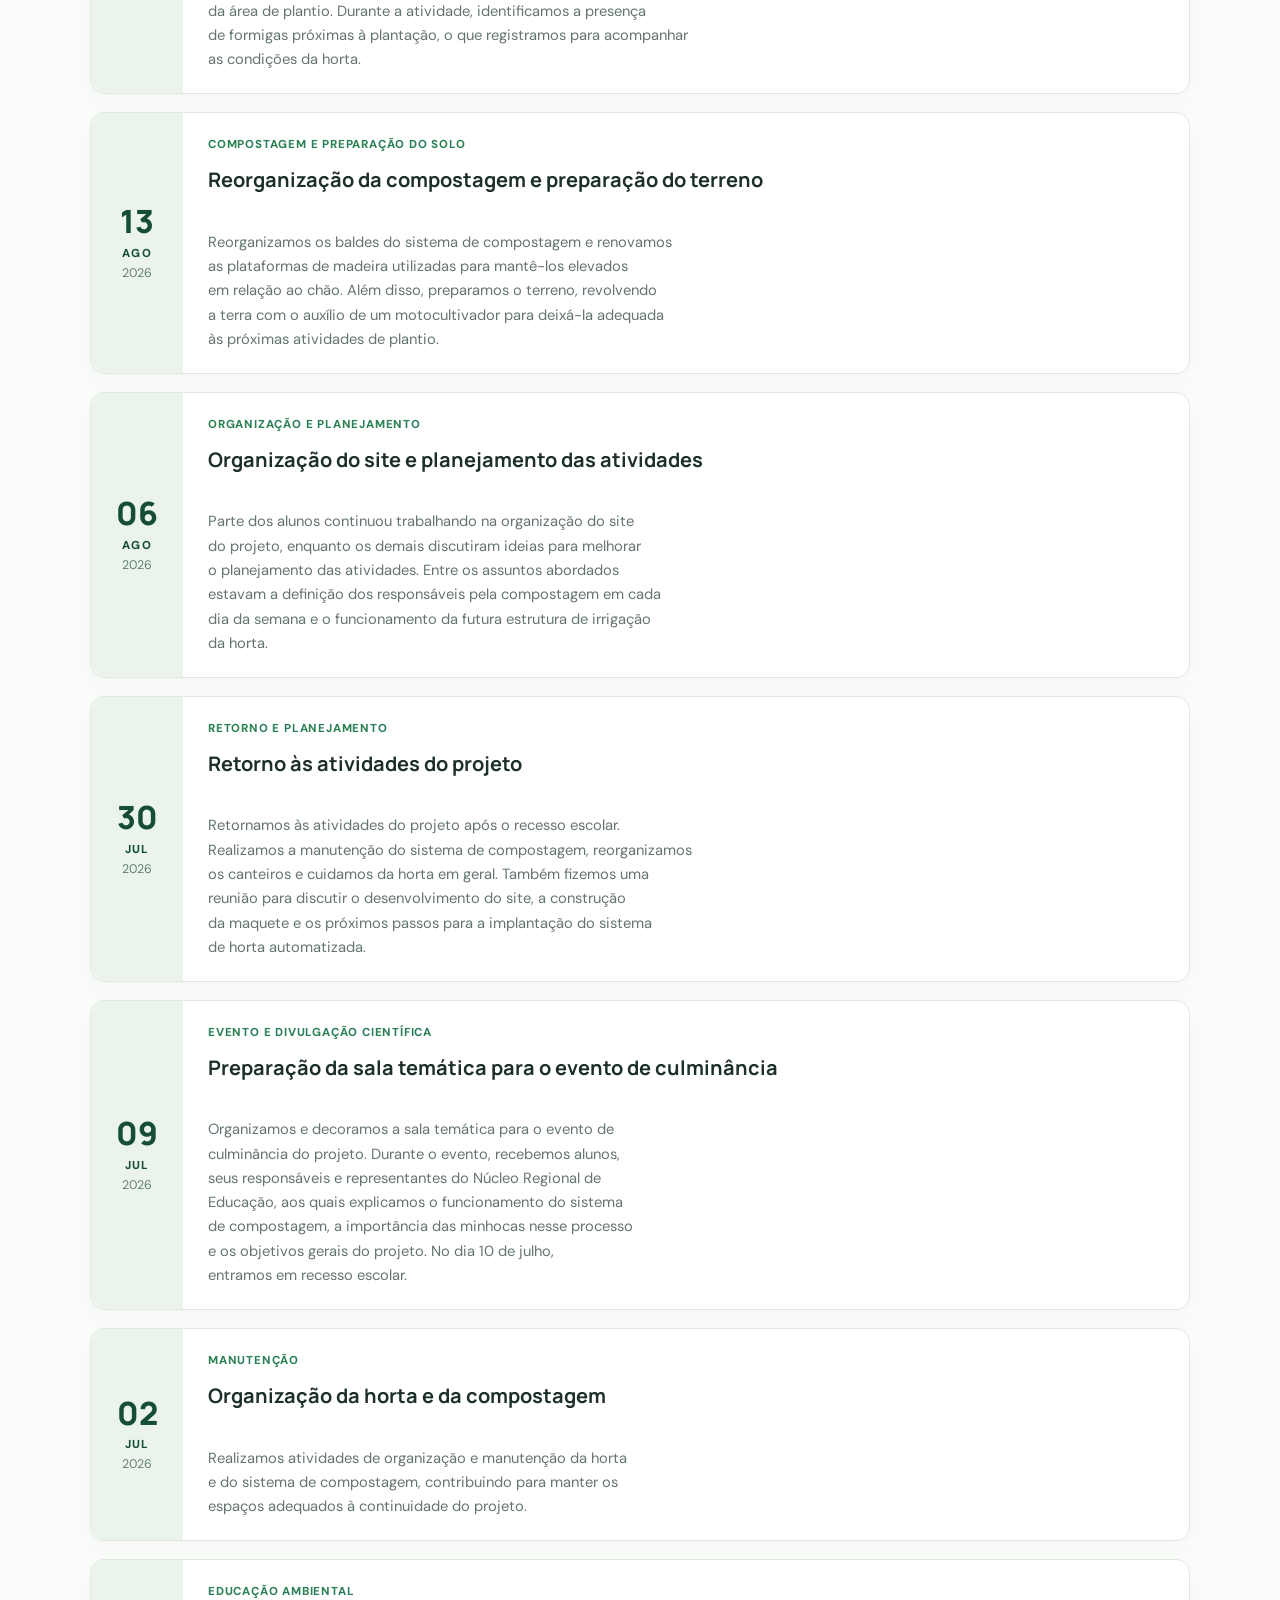
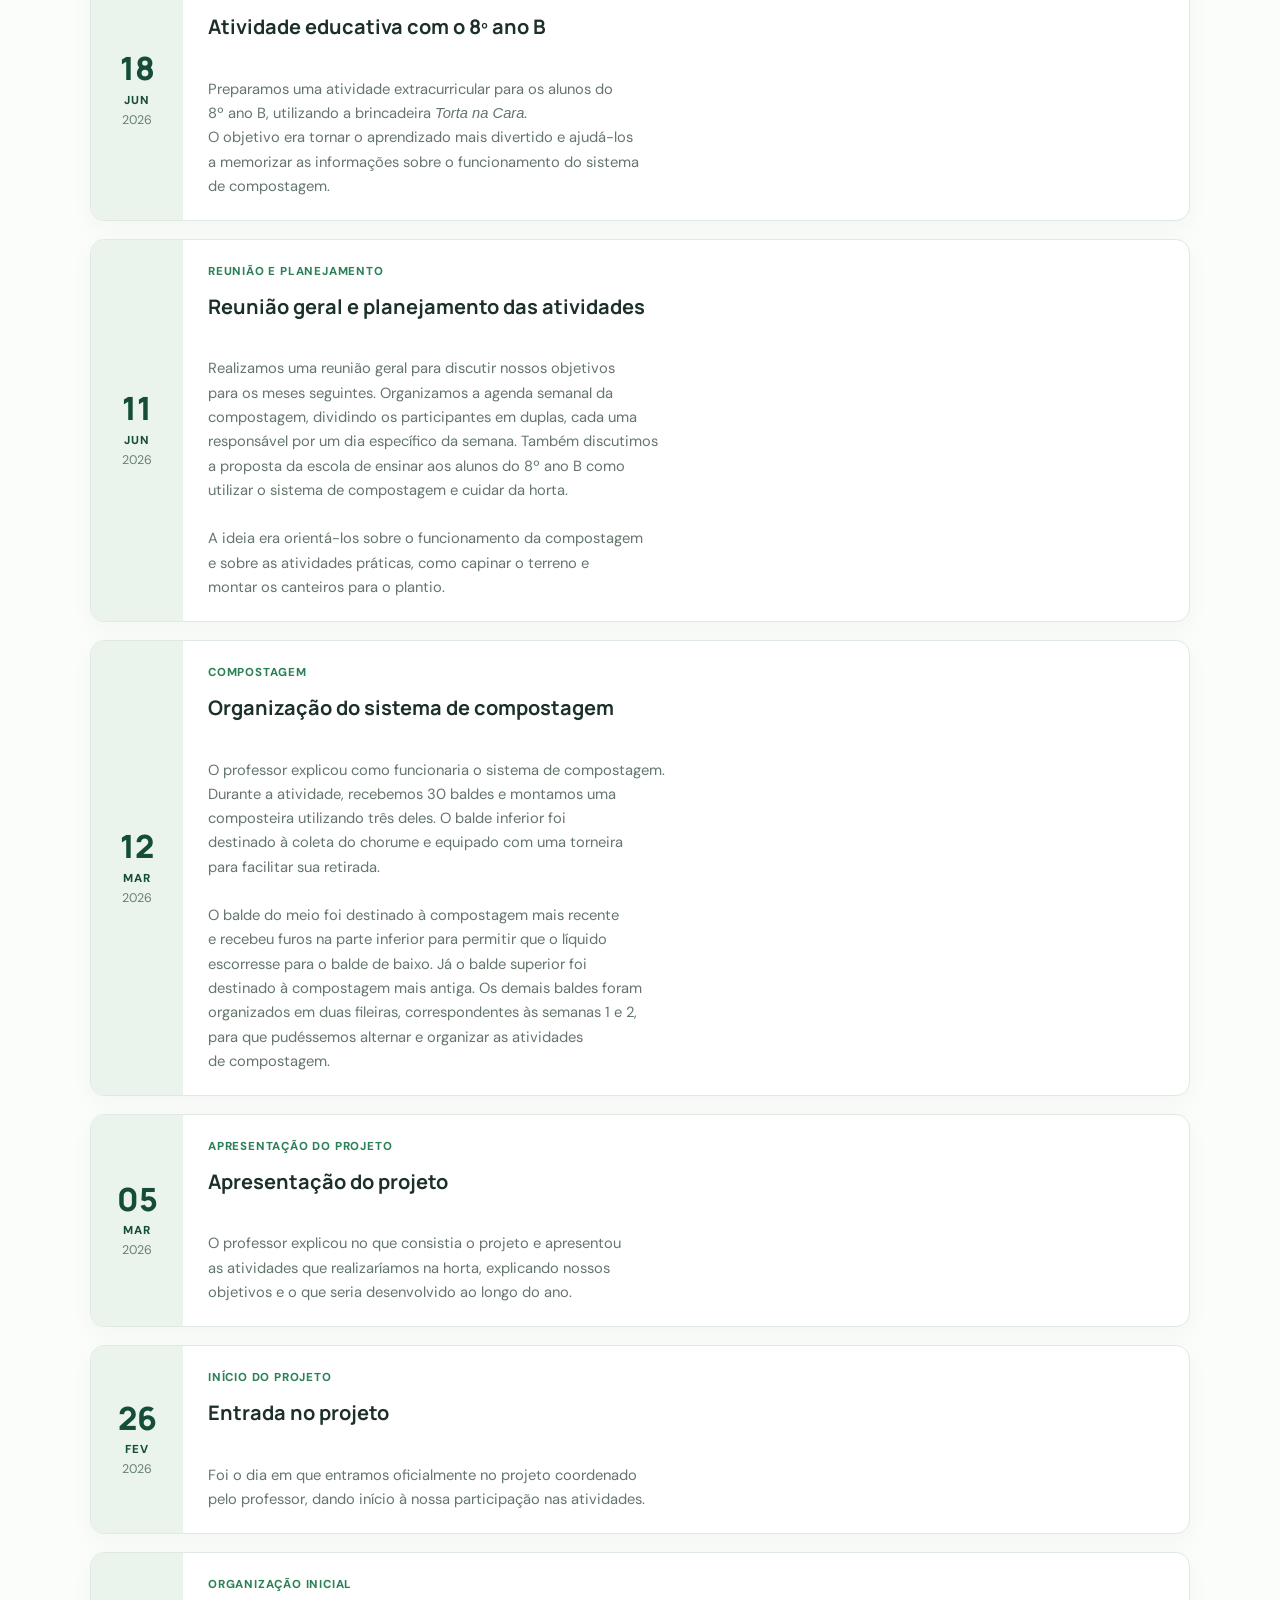
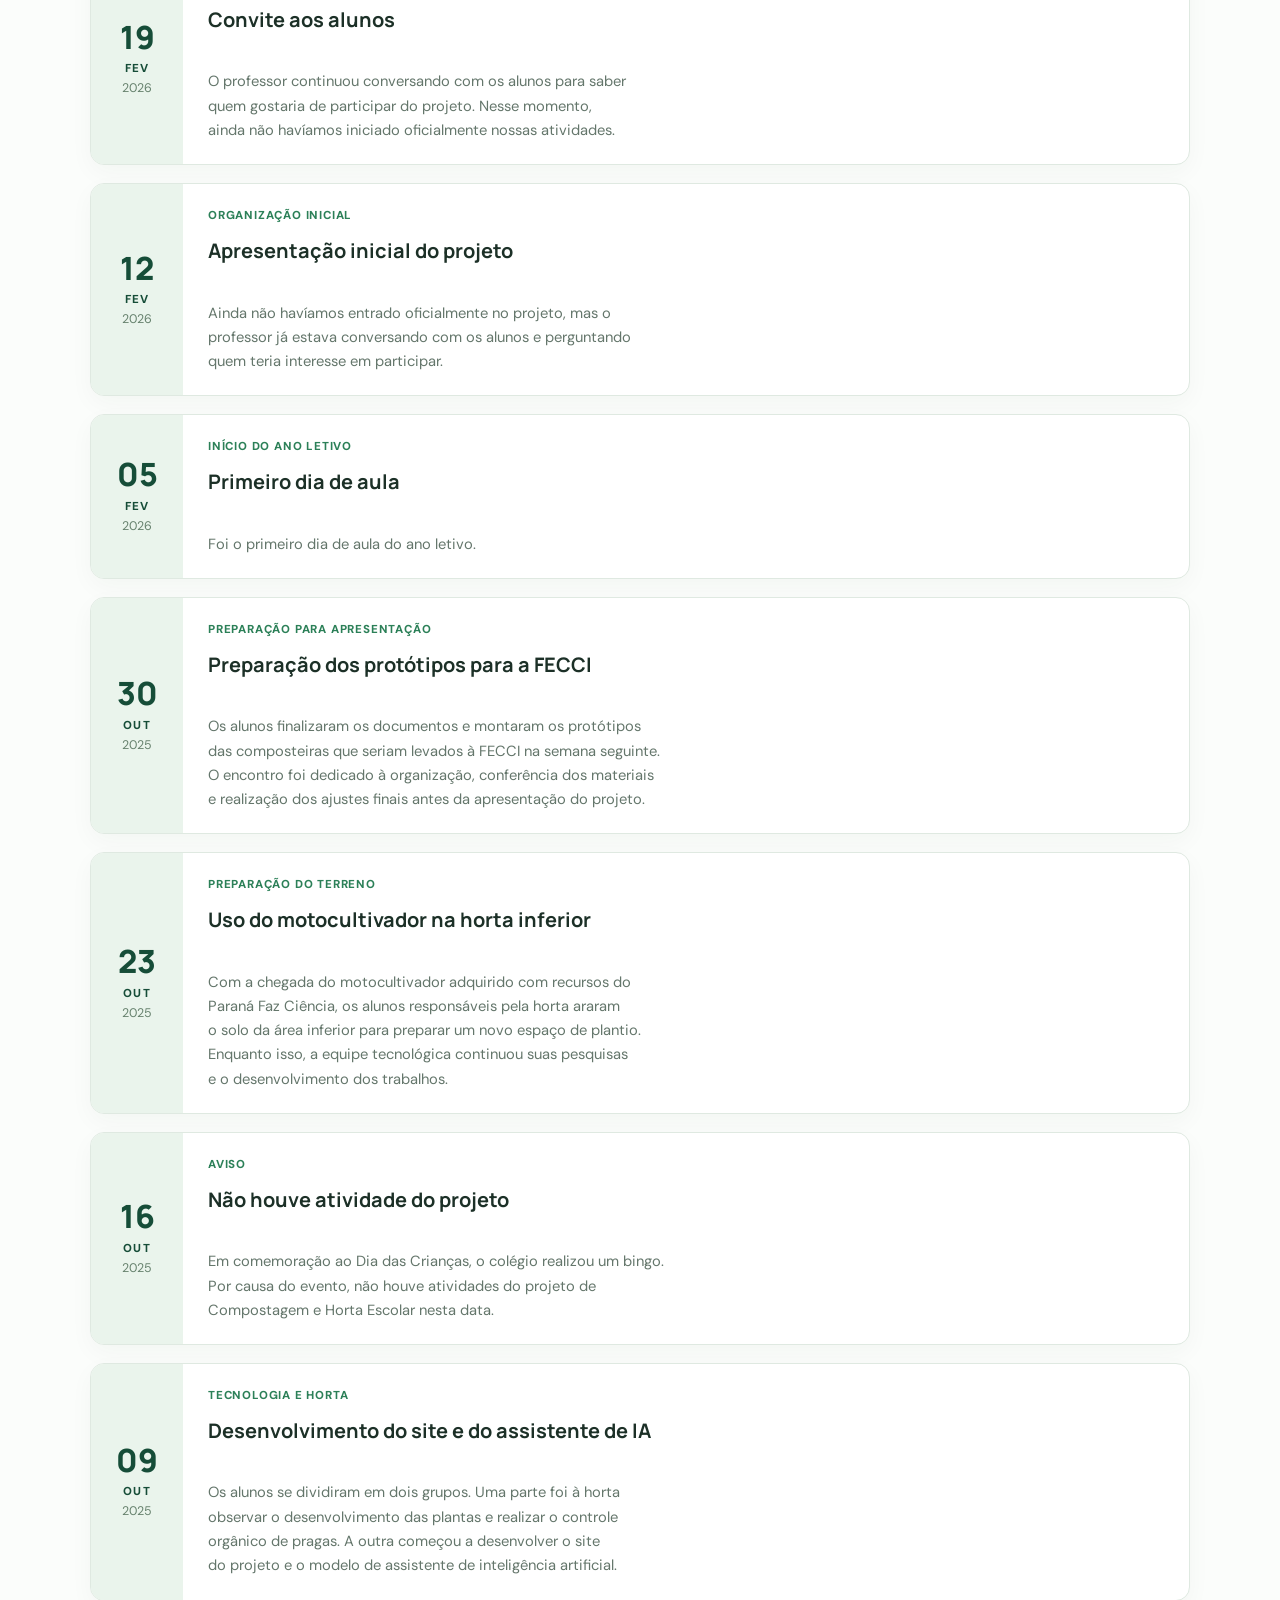
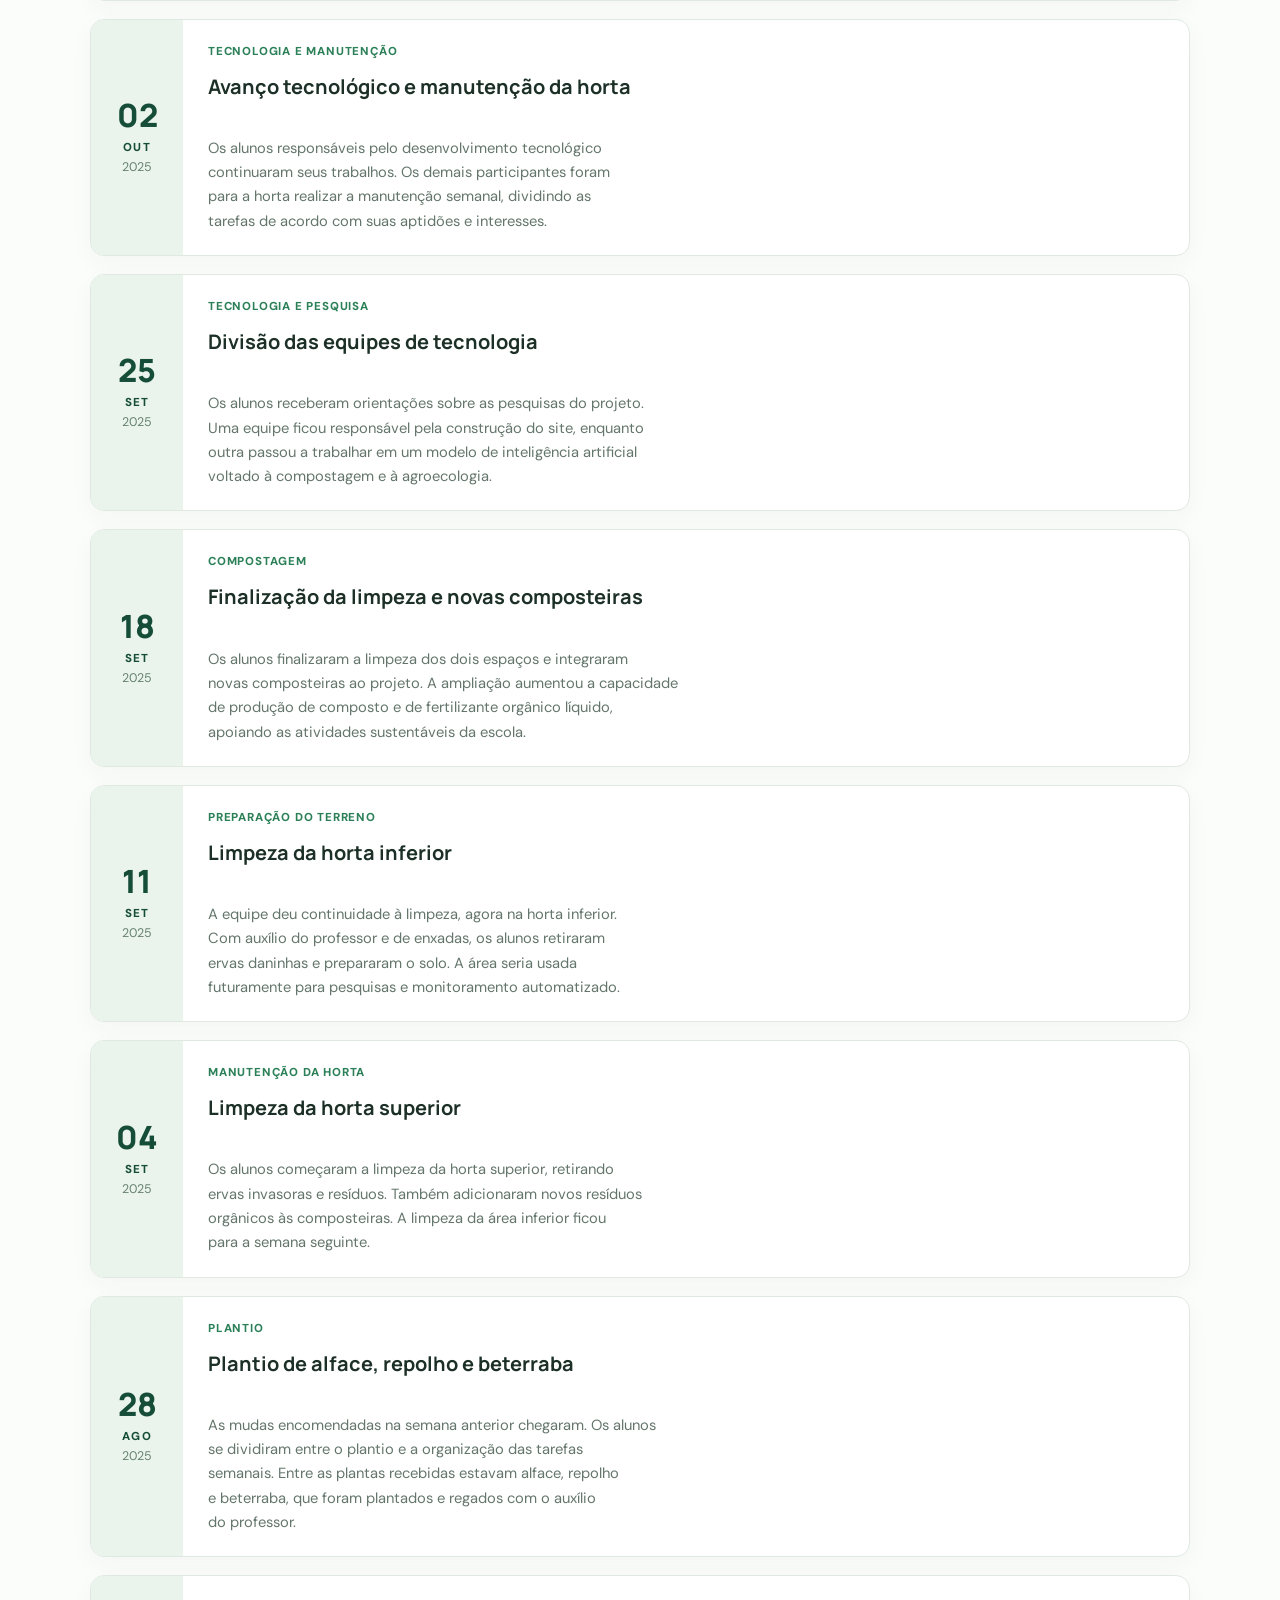
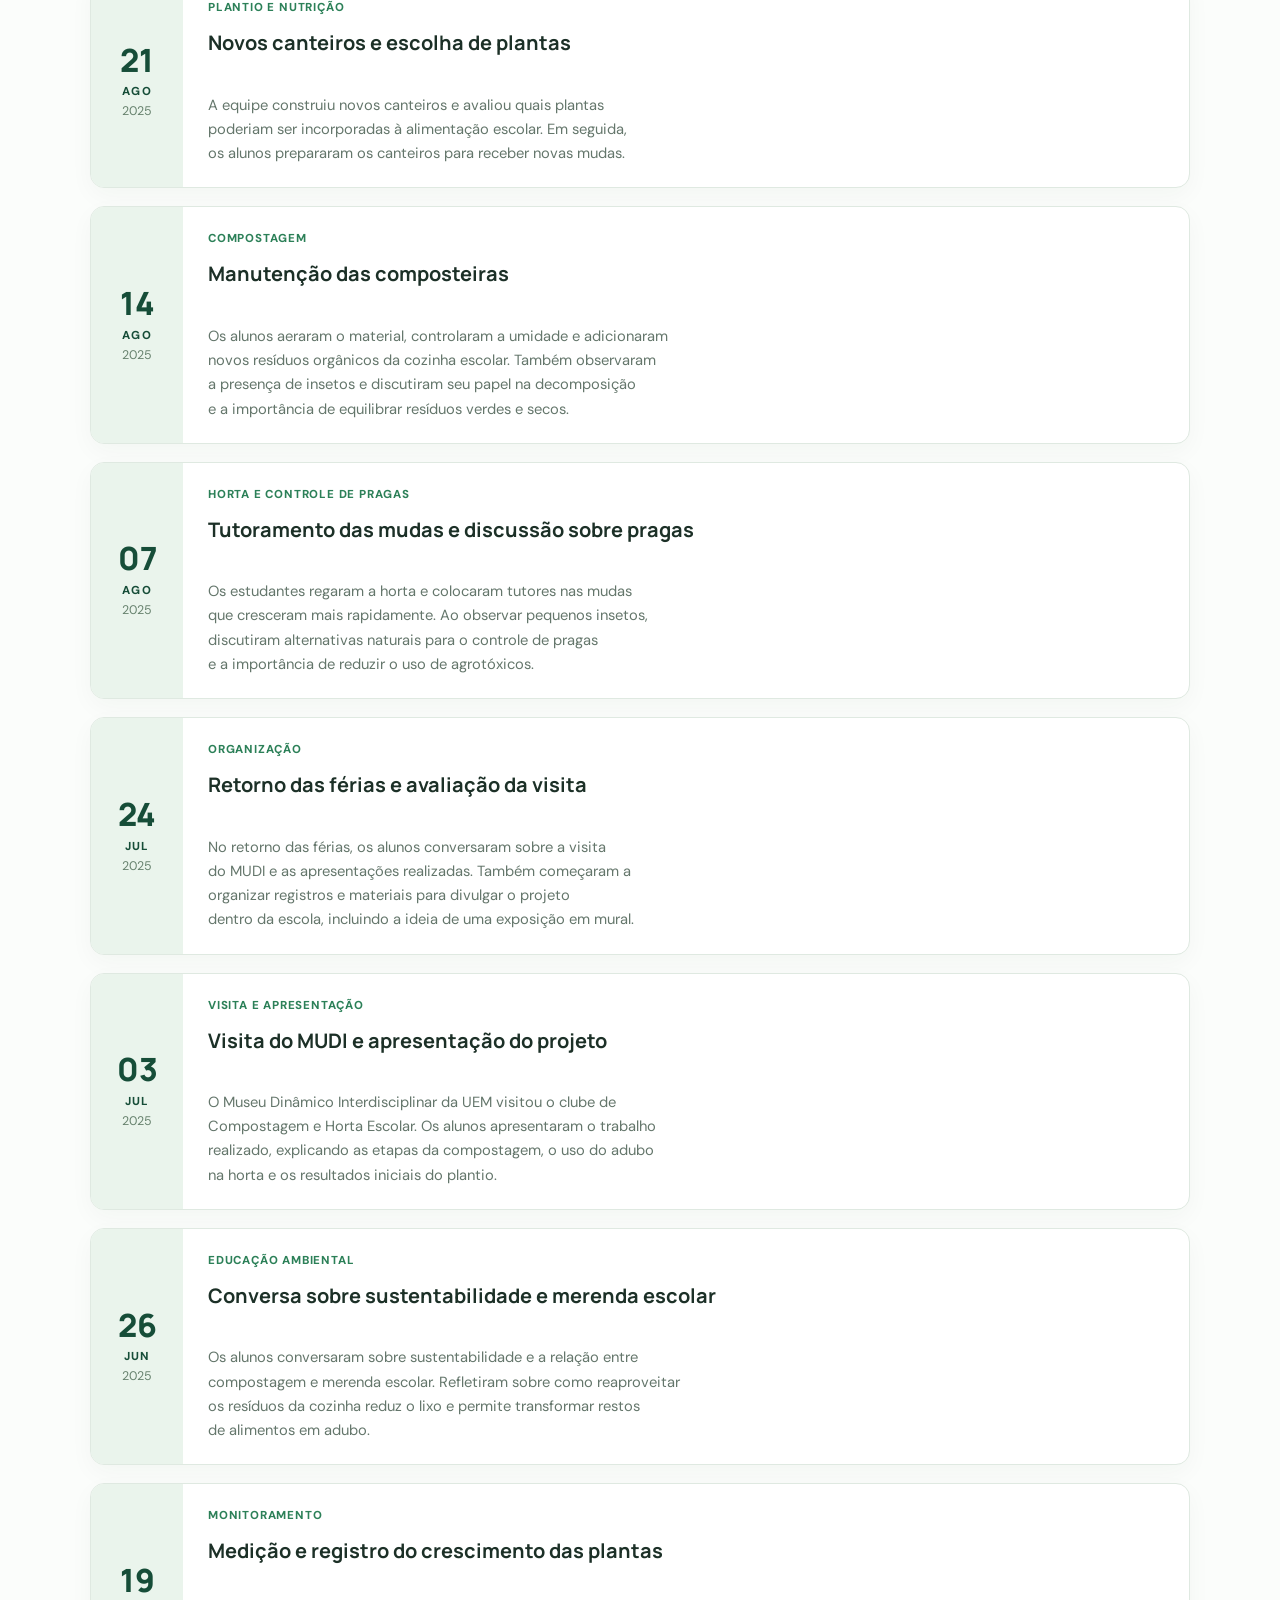
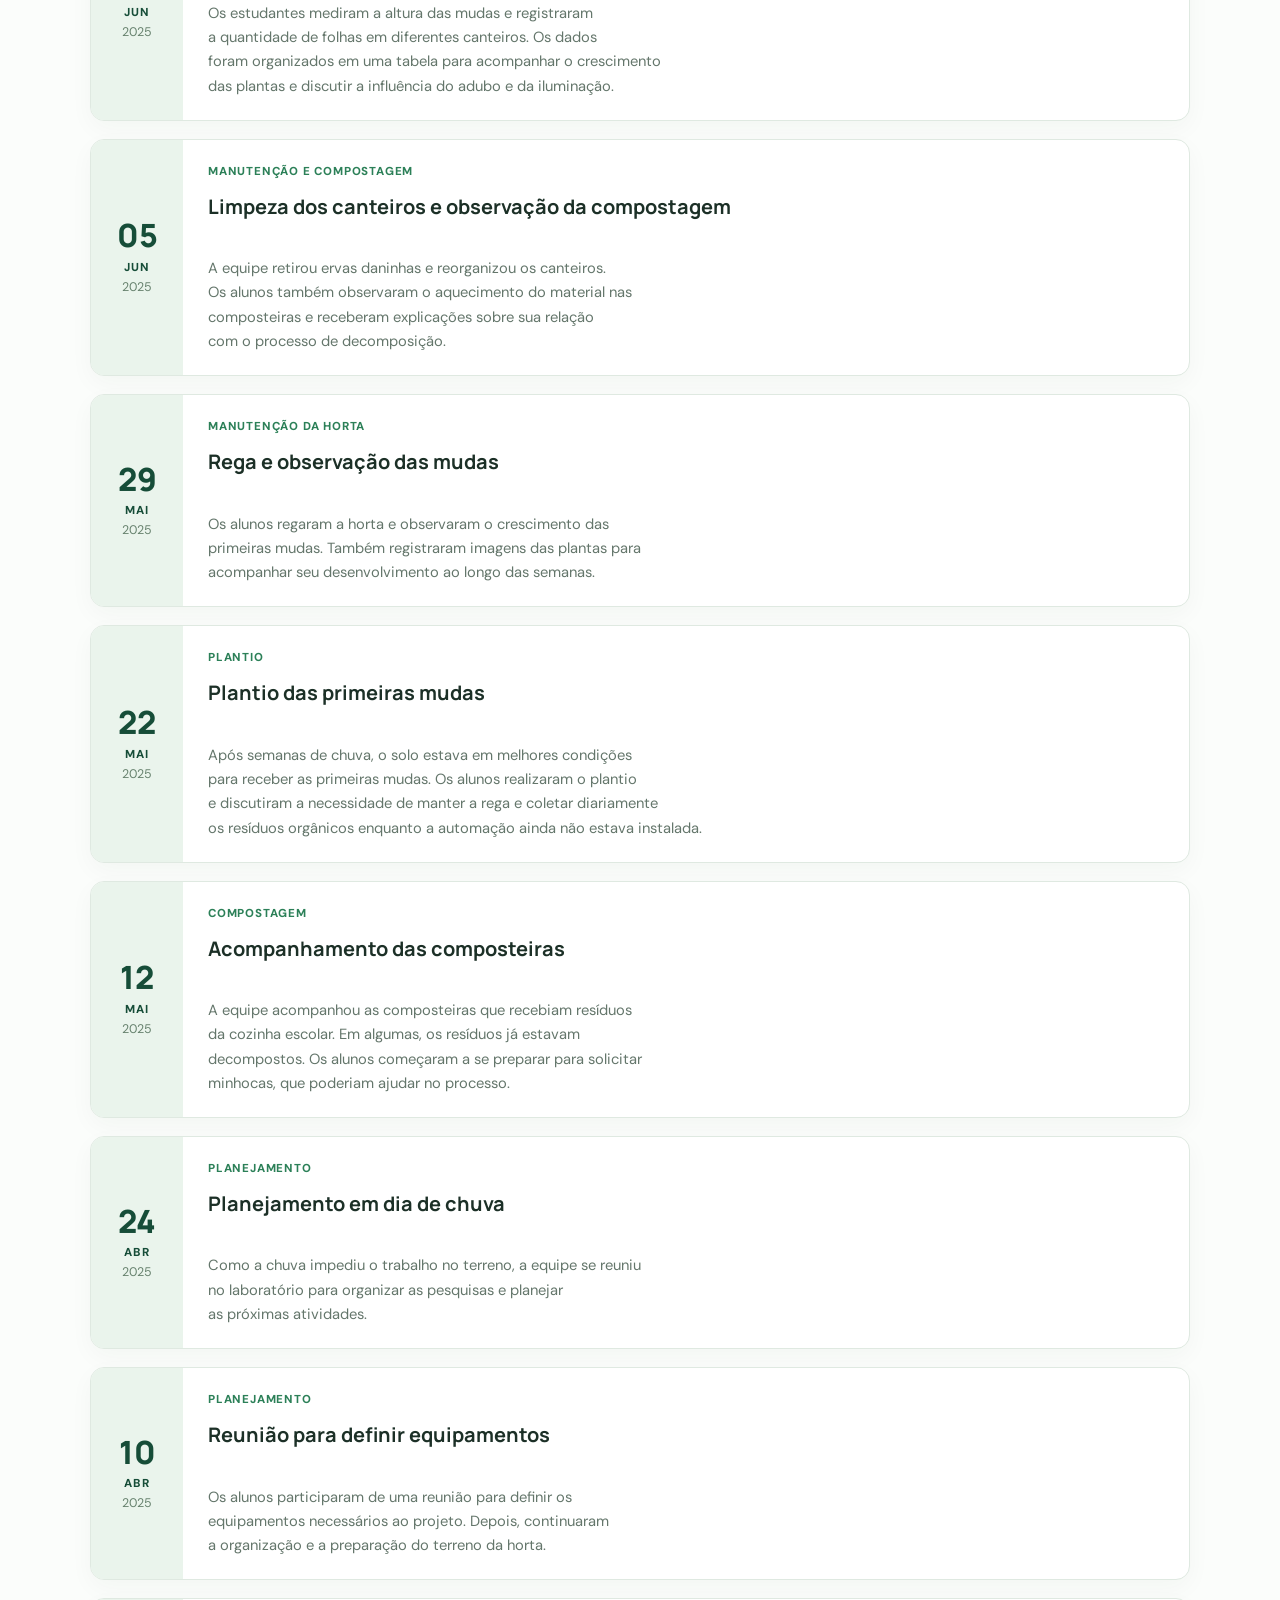
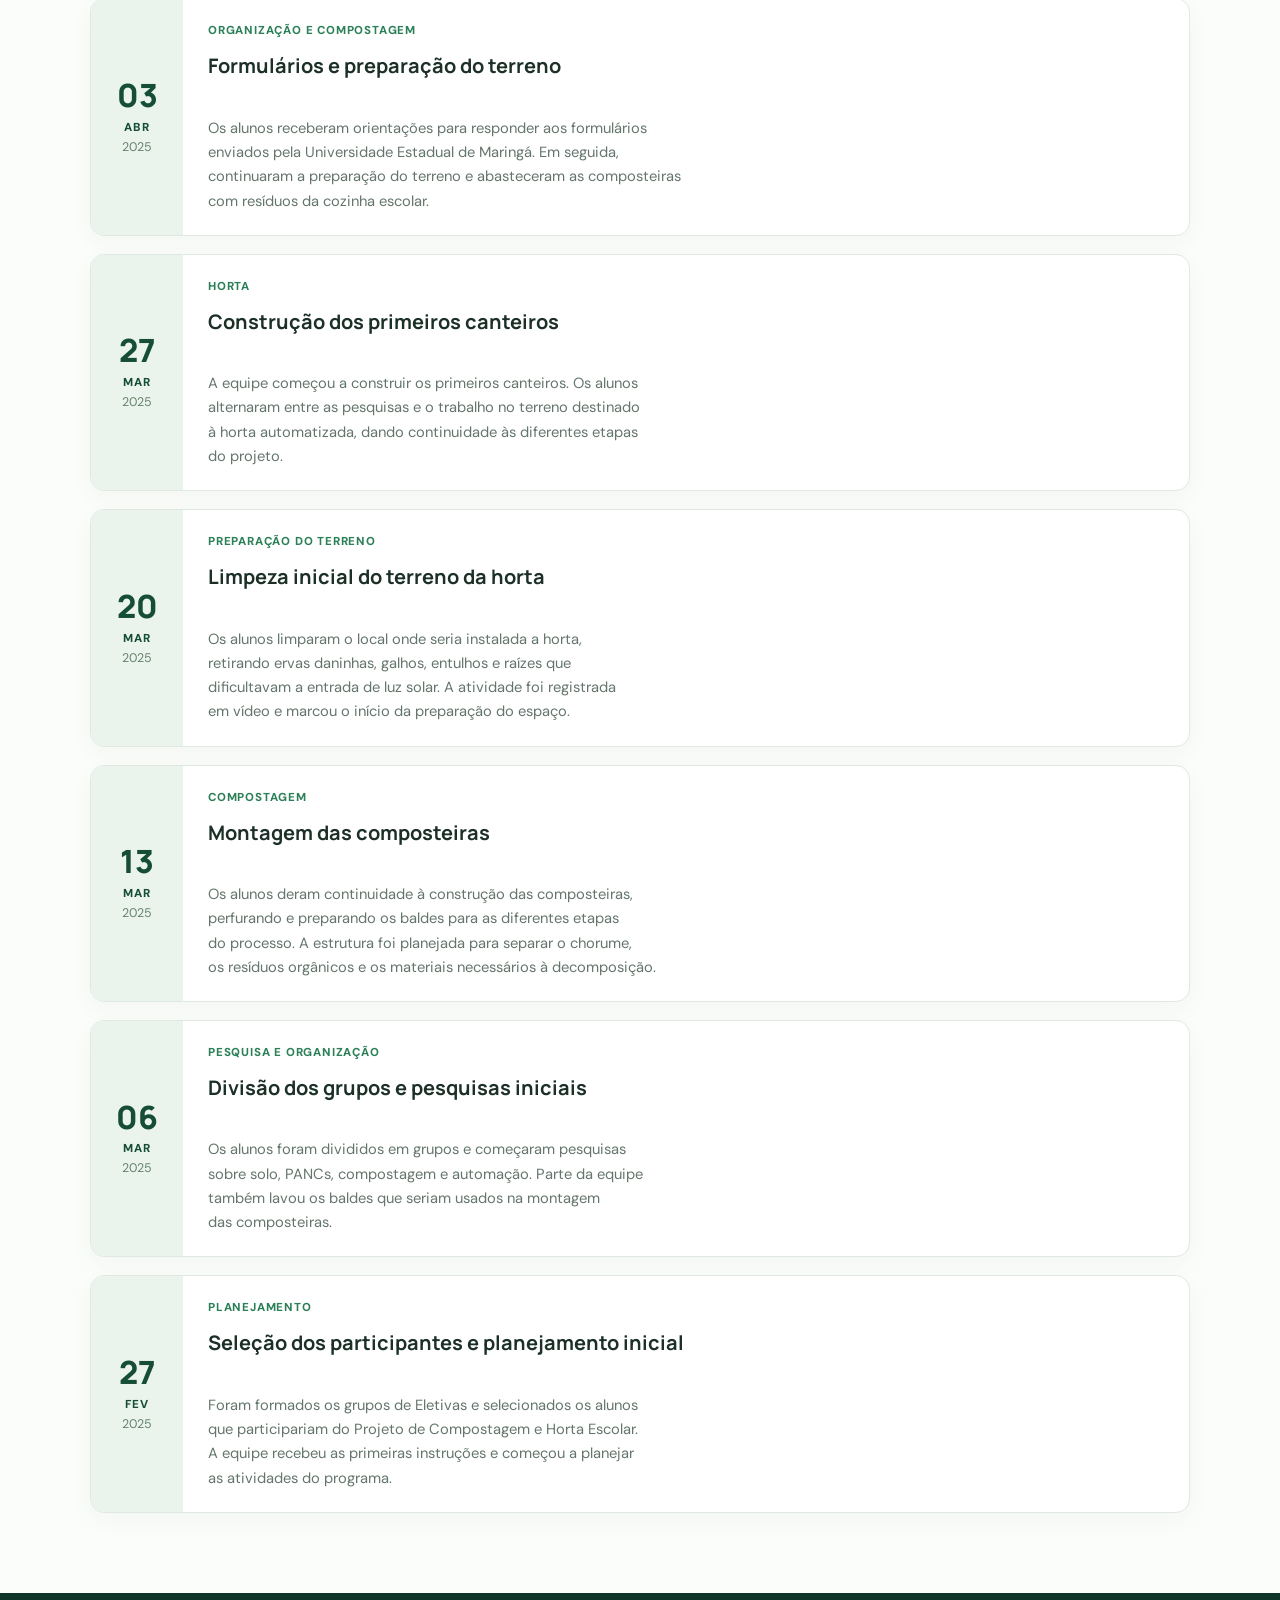
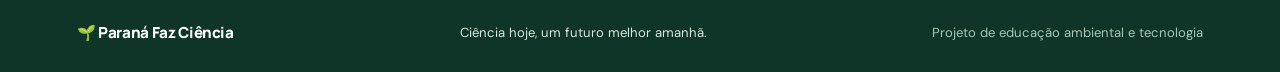
==== commit 814ae2a6: "Add files via upload" ====
--- a/diario-bordo.html
+++ b/diario-bordo.html
@@ -54,6 +54,84 @@
         <div class="log-list" id="log-list">
           <!-- SETEMBRO -->
 
+<!-- 03 DE OUTUBRO DE 2026 -->
+<article class="log-entry" data-ano="2026" data-ordem="2026-10-03" data-search="compostagem organização composteiras resíduos orgânicos análise resultados cartazes cestas alface motocultivador manutenção">
+  <div class="log-date">
+    <span class="date-day">03</span>
+    <span class="date-month">OUT</span>
+    <span class="date-year">2026</span>
+  </div>
+  <div class="log-entry-body">
+    <div class="log-entry-top">
+      <span class="log-category">Compostagem e organização</span>
+    </div>
+    <h2>Organização das composteiras e manutenção dos equipamentos</h2>
+    <p class="log-entry-text">
+      Realizamos a organização das composteiras que já estavam recebendo
+      resíduos orgânicos e analisamos os resultados obtidos até o momento,
+      acompanhando o desenvolvimento do processo de compostagem.
+      Também confeccionamos cartazes e cestas para o armazenamento e
+      a apresentação dos pés de alface, como parte das atividades
+      preparatórias para as comemorações do dia 7 de setembro.
+      Além disso, realizamos a limpeza do motocultivador, contribuindo
+      para a conservação do equipamento e sua utilização nas atividades
+      de manutenção e preparo do solo da horta.
+    </p>
+  </div>
+</article>
+
+<!-- 07 DE OUTUBRO DE 2026 -->
+<article class="log-entry" data-ano="2026" data-ordem="2026-10-07" data-search="horta motocultivador preparo solo planejamento 2D minhocas recebimento adaptação vermicompostagem cultivo">
+  <div class="log-date">
+    <span class="date-day">07</span>
+    <span class="date-month">OUT</span>
+    <span class="date-year">2026</span>
+  </div>
+  <div class="log-entry-body">
+    <div class="log-entry-top">
+      <span class="log-category">Preparo da horta e vermicompostagem</span>
+    </div>
+    <h2>Preparação do terreno e introdução das minhocas</h2>
+    <p class="log-entry-text">
+      Utilizamos o motocultivador para preparar o terreno da horta,
+      deixando o solo adequado para as próximas etapas de cultivo.
+      Também elaboramos um esquema da horta em 2D, permitindo
+      visualizar a distribuição do espaço e planejar a disposição
+      dos elementos do projeto.
+      Nesse dia, recebemos as minhocas e organizamos um ambiente
+      em temperatura ambiente para favorecer sua adaptação.
+      Posteriormente, elas foram introduzidas nos sistemas de
+      vermicompostagem previamente preparados, buscando garantir
+      condições adequadas para seu desenvolvimento.
+    </p>
+  </div>
+</article>
+
+<!-- 22 DE OUTUBRO DE 2026 -->
+<article class="log-entry" data-ano="2026" data-ordem="2026-10-22" data-search="chuva organização materiais utensílios FECCI feira ciências preparação apresentação projeto compostagem horta">
+  <div class="log-date">
+    <span class="date-day">22</span>
+    <span class="date-month">OUT</span>
+    <span class="date-year">2026</span>
+  </div>
+  <div class="log-entry-body">
+    <div class="log-entry-top">
+      <span class="log-category">Preparação para a feira de ciências</span>
+    </div>
+    <h2>Organização dos materiais para a FECCI</h2>
+    <p class="log-entry-text">
+      Devido às fortes chuvas, não foi possível realizar as atividades
+      previstas na horta. Dessa forma, os alunos concentraram seus
+      esforços na organização dos utensílios e materiais que seriam
+      utilizados na Feira de Ciências FECCI.
+      A atividade contribuiu para a preparação da apresentação do
+      projeto, permitindo organizar os recursos necessários para
+      compartilhar com o público as experiências e os conhecimentos
+      desenvolvidos pelo Clube de Compostagem e Horta Escolar.
+    </p>
+  </div>
+</article>
+
 <article class="log-entry" data-ano="2026" data-ordem="2026-09-24" data-search="manutenção horta insetos pragas controle natural cultivo plantas ambiente">
   <div class="log-date">
     <span class="date-day">24</span>
